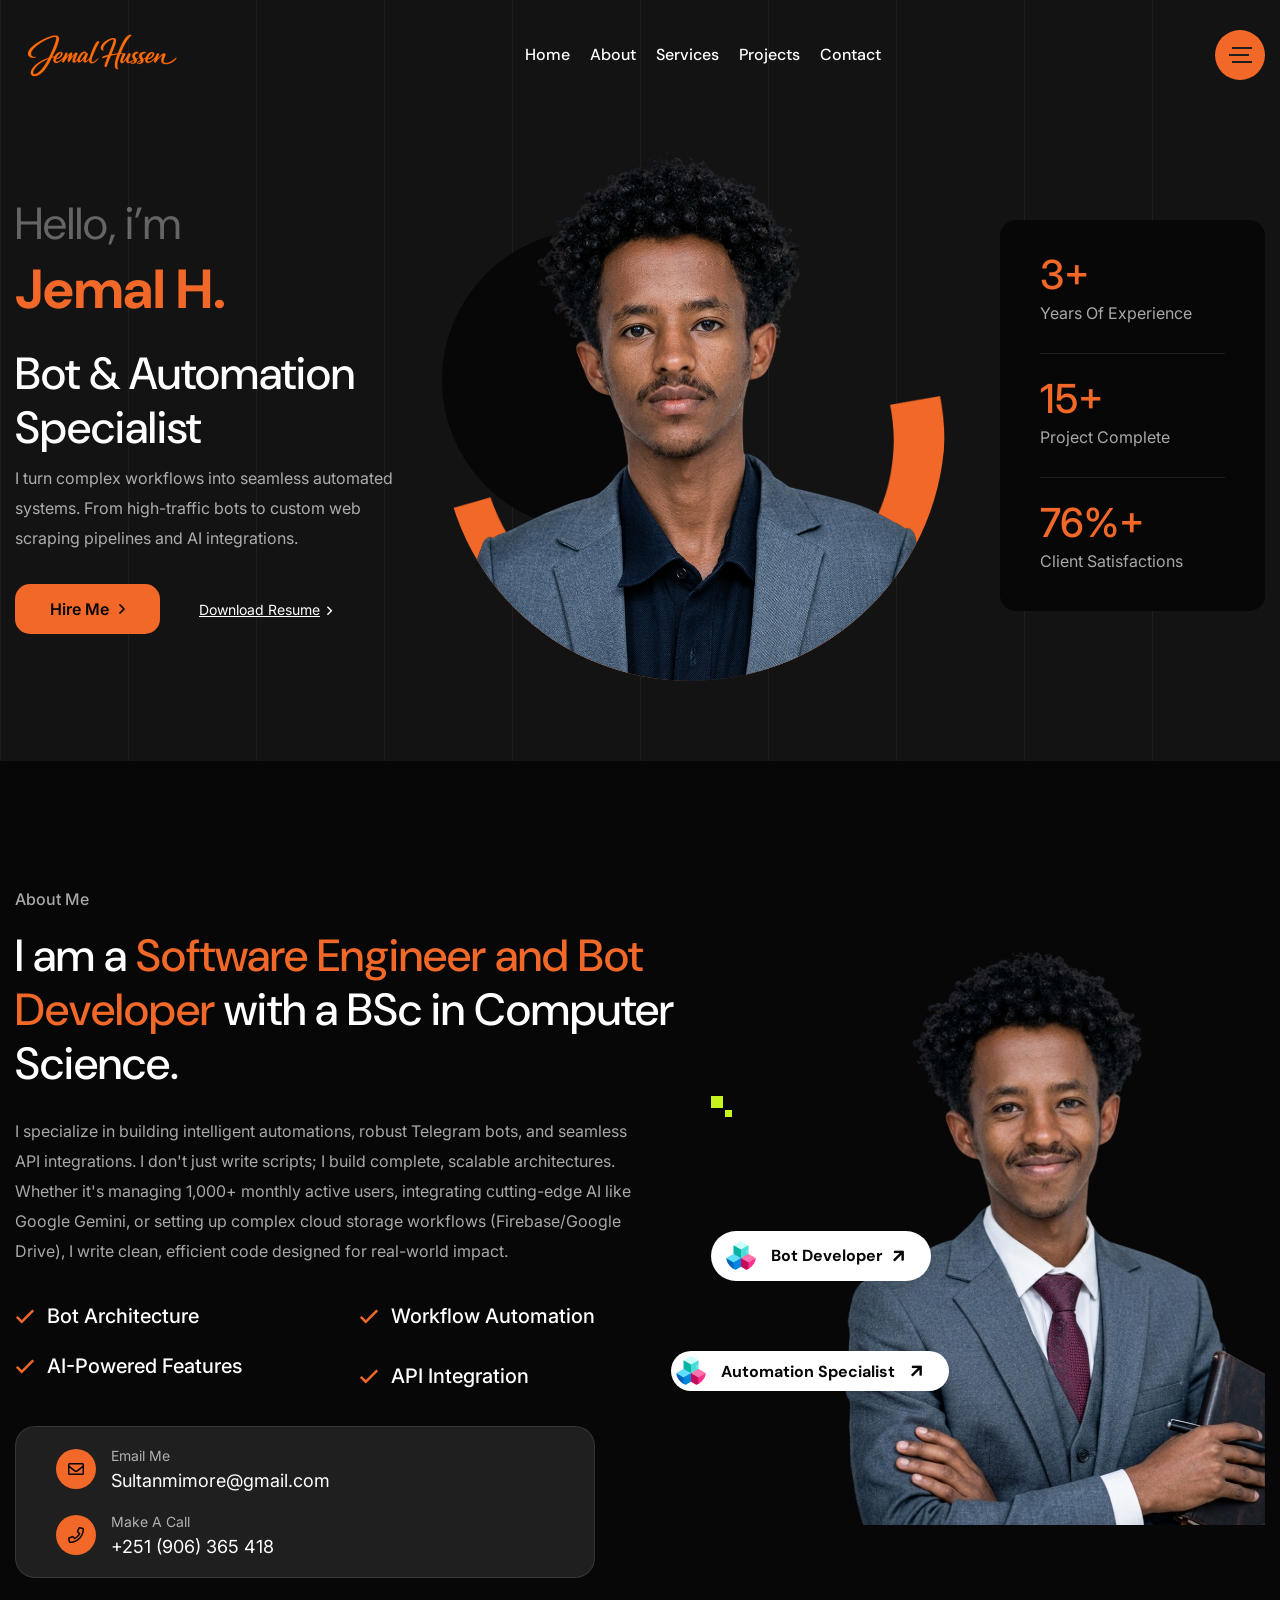
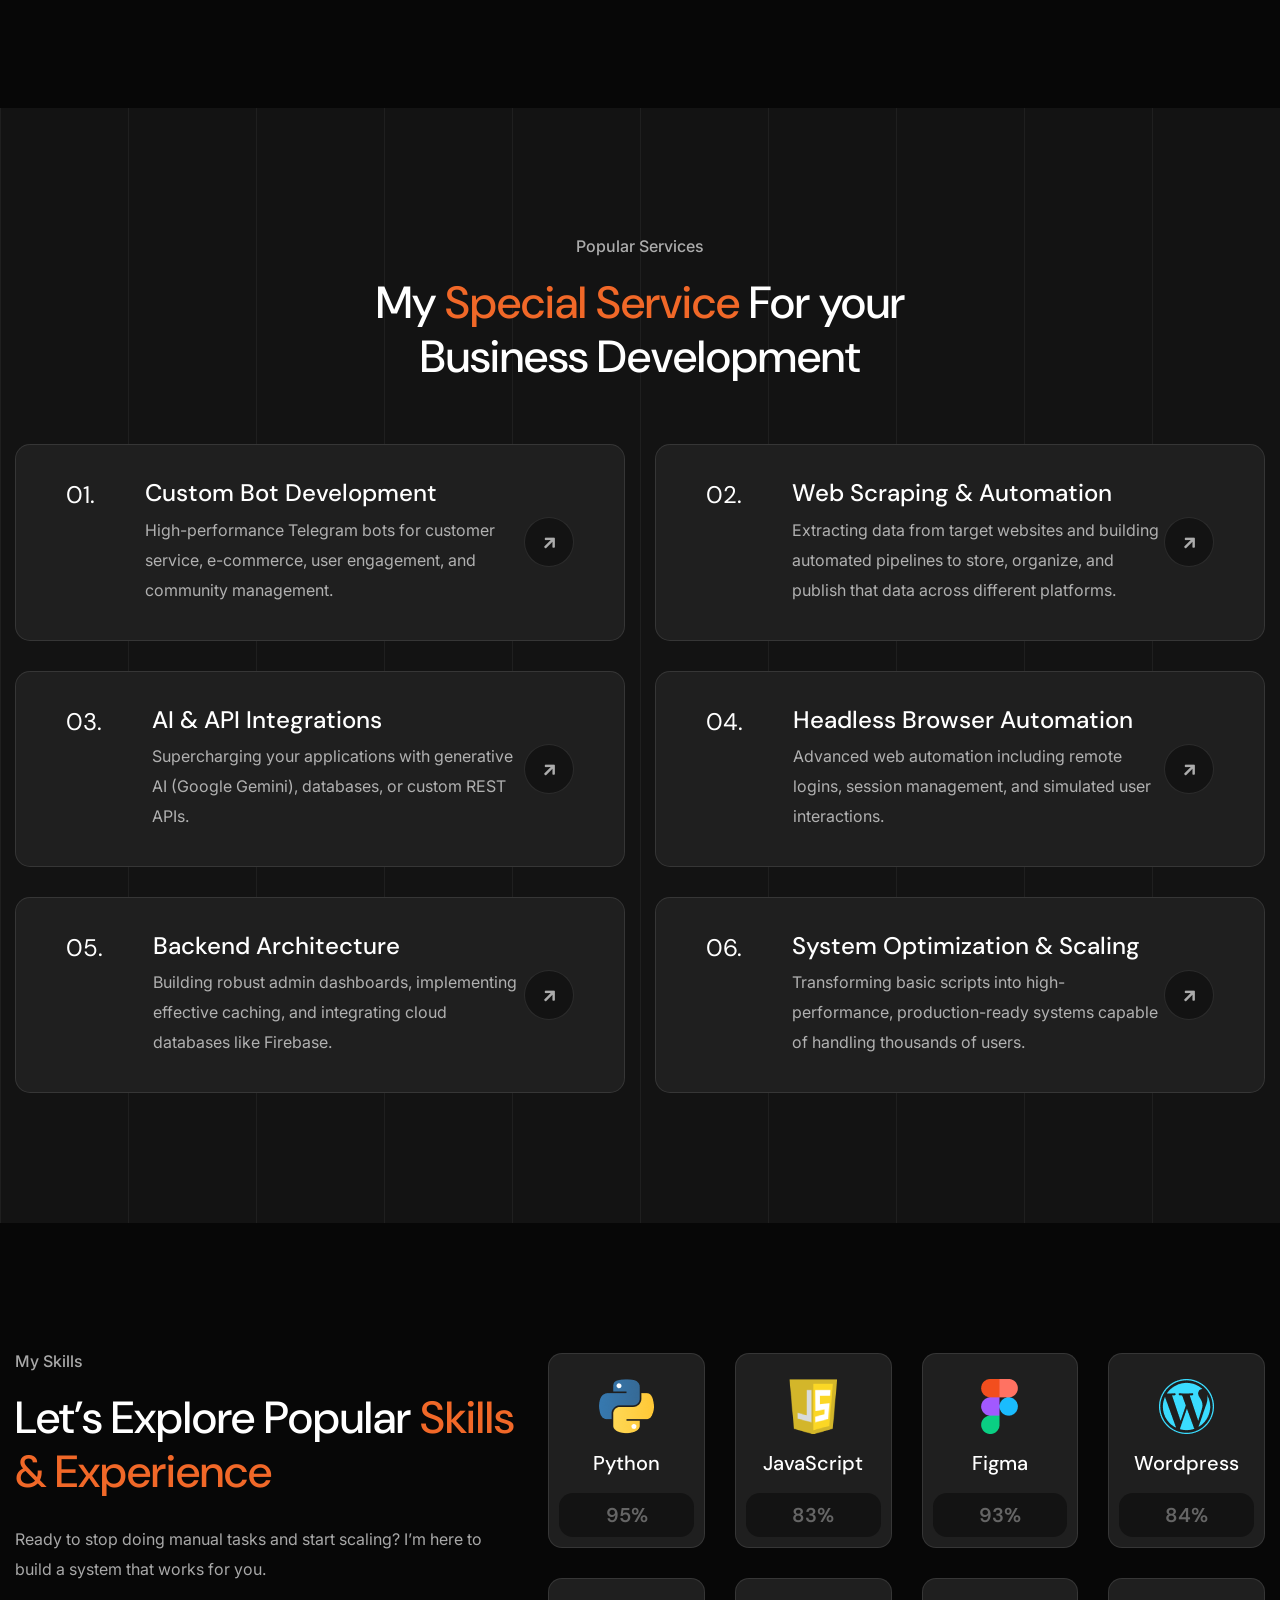
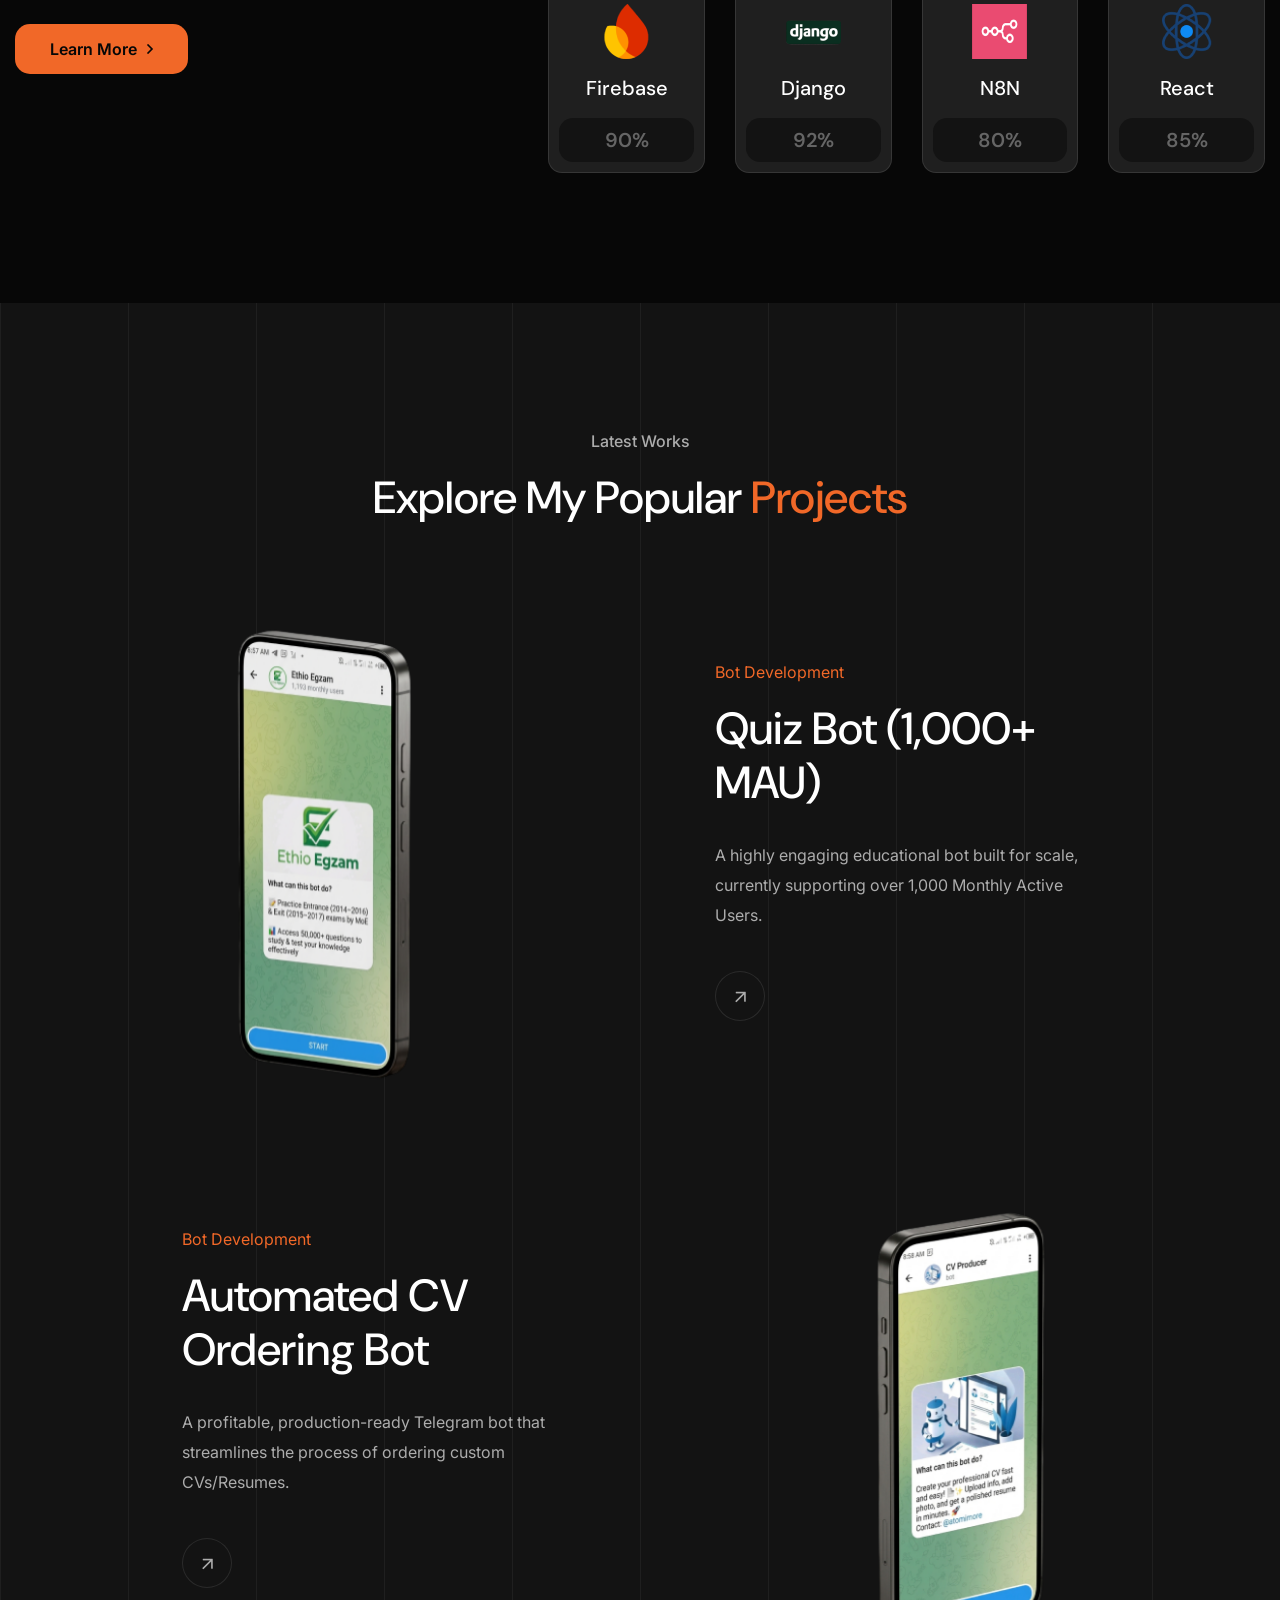
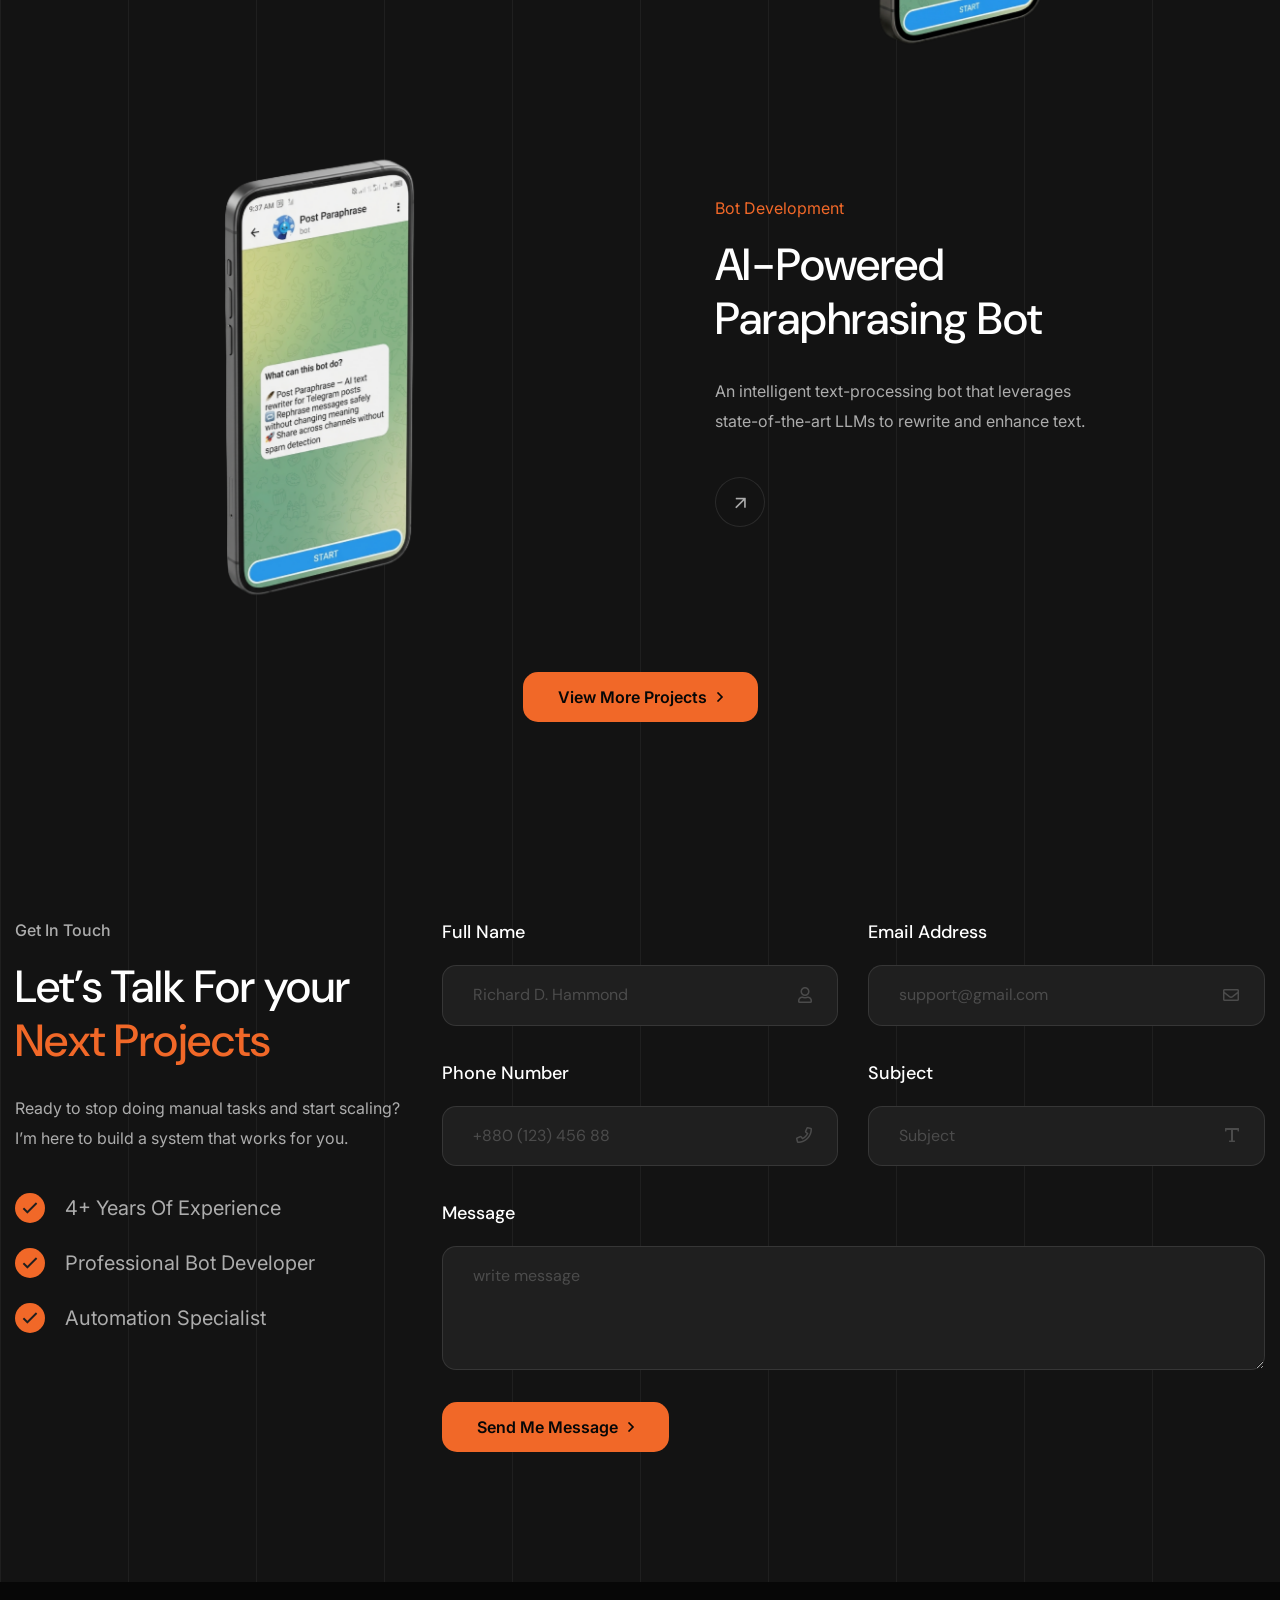
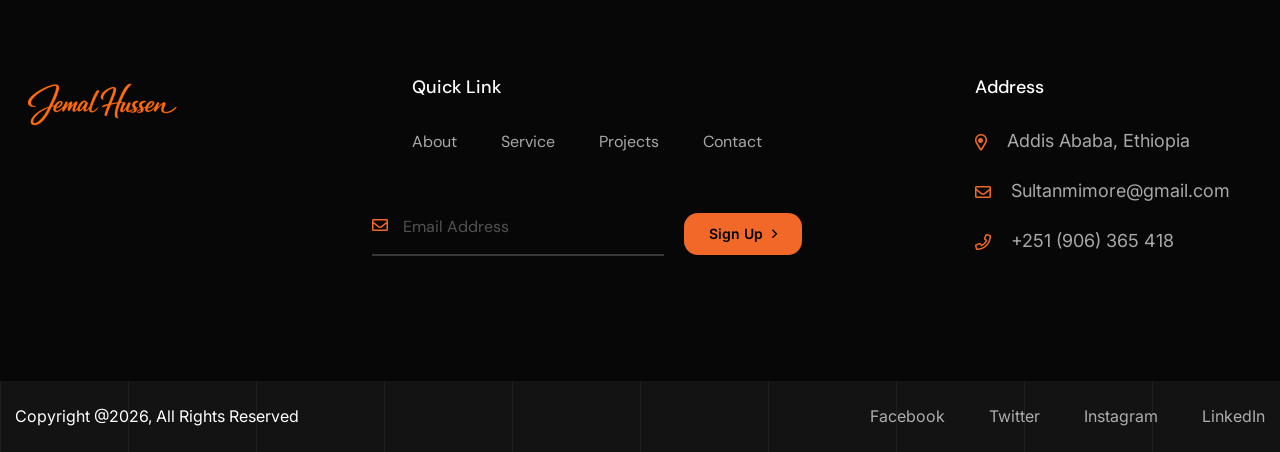
==== index.html @ 1f8cc6ff "version 1.0" ====
<!DOCTYPE html>
<html lang="zxx">

<head>
    <!-- Stylesheet, Meta Tag, Title -->
    <!-- Required meta tags -->
    <meta charset="utf-8">
    <meta name="description" content="">
    <meta http-equiv="X-UA-Compatible" content="IE=edge">
    <meta name="viewport" content="width=device-width, initial-scale=1, shrink-to-fit=no">

    <!-- Title -->
    <title>Jemal Hussen</title>
    <!-- Favicon Icon -->
    <link rel="shortcut icon" href="assets/images/favicon.png" type="image/x-icon">
    
    <!-- Flaticon -->
    <link rel="stylesheet" href="assets/css/flaticon.min.css">
    <!-- Font Awesome -->
    <link rel="stylesheet" href="assets/css/fontawesome-5.14.0.min.css">
    <!-- Bootstrap -->
    <link rel="stylesheet" href="assets/css/bootstrap.min.css">
    <!-- Nice Select -->
    <link rel="stylesheet" href="assets/css/nice-select.min.css">
    <!-- Animate -->
    <link rel="stylesheet" href="assets/css/animate.min.css">
    <!-- Slick -->
    <link rel="stylesheet" href="assets/css/slick.min.css">
    <!-- Main Style -->
    <link rel="stylesheet" href="assets/css/style.css">    </head>

<body class="page-wrapper">
    <!-- Start Contenet Area-->
    
    <!-- header area -->
    <!-- main header -->
<header class="main-header menu-absolute">
    <!--Header-Upper-->
    <div class="header-upper">
        <div class="container container-1620 clearfix">

            <div class="header-inner rel d-flex align-items-center">
                <div class="logo-outer">
                    <div class="logo"><a href="index.html"><img src="assets/images/logos/logo.png" alt="Logo" title="Logo"></a></div>
                </div>

                <div class="nav-outer clearfix mx-auto">
                    <!-- Main Menu -->
                    <nav class="main-menu navbar-expand-lg">
                        <div class="navbar-header">
                            <div class="mobile-logo my-15">
                                <a href="index.html">
                                    <img src="assets/images/logos/logo.png" alt="Logo" title="Logo">
                                </a>
                            </div>
                            
                            <!-- Toggle Button -->
                            <button type="button" class="navbar-toggle me-4" data-bs-toggle="collapse" data-bs-target=".navbar-collapse">
                                <span class="icon-bar"></span>
                                <span class="icon-bar"></span>
                                <span class="icon-bar"></span>
                            </button>
                        </div>

                        <div class="navbar-collapse collapse clearfix">
                            <ul class="navigation clearfix">
                                <li ><a href="index.html#">Home</a></li>
<li><a href="#abouthome">about</a></li>
<li><a href="#serviceshome">services</a></li>
<li ><a href="#projectshome">projects</a>
</li>


<li><a href="#contactshome">Contact</a></li>                            </ul>
                        </div>

                    </nav>
                    <!-- Main Menu End-->
                </div>
                
                <!-- Menu Button -->
                <div class="menu-btns">
                    <!-- menu sidbar -->
                    <div class="menu-sidebar">
                        <button>
                            <img src="assets/images/shape/sidebar-tottler.svg" alt="Toggler">
                        </button>
                    </div>
                </div>
            </div>
        </div>
    </div>
    <!--End Header Upper-->
</header>

<!--Form Back Drop-->
        <div class="form-back-drop"></div>
        
        <!-- Hidden Sidebar -->
        <section class="hidden-bar">
            <div class="inner-box text-center">
                <div class="cross-icon"><span class="fa fa-times"></span></div>
                <div class="title">
                    <h4>Get Appointment</h4>
                </div>

                <!--Appointment Form-->
                <div class="appointment-form">
                    <form method="post" action="/submit/appointment">
                        <div class="form-group">
                            <input type="text" name="text" value="" placeholder="Name" required>
                        </div>
                        <div class="form-group">
                            <input type="email" name="email" value="" placeholder="Email Address" required>
                        </div>
                        <div class="form-group">
                            <textarea placeholder="Message" rows="5"></textarea>
                        </div>
                        <div class="form-group">
                            <button type="submit" class="theme-btn">Submit now</button>
                        </div>
                    </form>
                </div>

                <!--Social Icons-->
                <div class="social-style-one">
                    <a href="index.html#"><i class="fab fa-twitter"></i></a>
                    <a href="index.html#"><i class="fab fa-facebook-f"></i></a>
                    <a href="index.html#"><i class="fab fa-instagram"></i></a>
                    <a href="index.html#"><i class="fab fa-pinterest-p"></i></a>
                </div>
            </div>
        </section>
        <!--End Hidden Sidebar -->           <!-- header area end -->



       
      
        <!-- Hero Section Start -->
        <section class="main-hero-area pt-150 pb-80 rel z-1">
            <div class="container container-1620">
                <div class="row align-items-center">
                    <div class="col-lg-4 col-sm-7">
                        <div class="hero-content rmb-55 wow fadeInUp delay-0-2s">
                            <span class="h2">Hello, i’m </span>
                            <h1><b>Jemal H.</b><h2>Bot & Automation Specialist</h2></h1>
                            <p>I turn complex workflows into seamless automated systems. From high-traffic bots to custom web scraping pipelines and AI integrations.</p>
                            <div class="hero-btns">
                                <a href="contact.html" class="theme-btn">Hire Me <i class="far fa-angle-right"></i></a>
                                <a href="contact.html" class="read-more">Download Resume <i class="far fa-angle-right"></i></a>
                            </div>
                        </div>
                    </div>
                    <div class="col-lg-3 col-sm-5 order-lg-3">
                        <div class="hero-counter-wrap ms-lg-auto rmb-55 wow fadeInUp delay-0-4s">
                            <div class="counter-item counter-text-wrap">
                                <span class="count-text plus" data-speed="3000" data-stop="4">0</span>
                                <span class="counter-title">Years Of Experience</span>
                            </div>
                            <div class="counter-item counter-text-wrap">
                                <span class="count-text plus" data-speed="3000" data-stop="20">0</span>
                                <span class="counter-title">Project Complete</span>
                            </div>
                            <div class="counter-item counter-text-wrap">
                                <span class="count-text percent" data-speed="3000" data-stop="99">0</span>
                                <span class="counter-title">Client Satisfactions</span>
                            </div>
                        </div>
                    </div>
                    <div class="col-lg-5">
                        <div class="author-image-part wow fadeIn delay-0-3s">
                            <div class="bg-circle"></div>
                            <img src="assets/images/hero/me.png" alt="Author">
                            <div class="progress-shape">
                                <img src="assets/images/hero/progress-shape.png" alt="Progress">
                            </div>
                        </div>
                    </div>
                </div>
            </div>
            <div class="bg-lines">
               <span></span><span></span>
               <span></span><span></span>
               <span></span><span></span>
               <span></span><span></span>
               <span></span><span></span>
            </div>
        </section>
        <!-- Hero Section End -->
        
        
        <!-- About Area start -->
        <section id="abouthome" class="about-area rel z-1">
            <div class="for-bgc-black py-130 rpy-100">
                <div class="container">
                    <div class="row gap-100 align-items-center">
                        <div class="col-lg-7">
                            <div class="about-content-part rel z-2 rmb-55">
                                <div class="section-title mb-35 wow fadeInUp delay-0-2s">
                                    <span class="sub-title mb-15">About Me</span>
                                    <h2>I am a <span>Software Engineer and Bot Developer</span>  with a BSc in Computer Science.</h2>
                                    <p>I specialize in building intelligent automations, robust Telegram bots, and seamless API integrations. I don't just write scripts; I build complete, scalable architectures. Whether it's managing 1,000+ monthly active users, integrating cutting-edge AI like Google Gemini, or setting up complex cloud storage workflows (Firebase/Google Drive), I write clean, efficient code designed for real-world impact.</p>
                                </div>
                                <ul class="list-style-one two-column wow fadeInUp delay-0-2s">
                                    <li>Bot Architecture</li>
                                    <li>Workflow Automation</li>
                                    <li>AI-Powered Features</li>
                                    <li>API Integration</li>
                                </ul>
                                <div class="about-info-box mt-25 wow fadeInUp delay-0-2s">
                                    <div class="info-box-item">
                                        <i class="far fa-envelope"></i>
                                        <div class="content">
                                            <span>Email Me</span><br>
                                            <a href="mailto:sultanmimore@gmail.com">Sultanmimore@gmail.com</a>
                                        </div>
                                    </div>
                                    <div class="info-box-item">
                                        <i class="far fa-phone"></i>
                                        <div class="content">
                                            <span>Make A Call</span><br>
                                            <a href="tel:+251906365418">+251 (906) 365 418</a>
                                        </div>
                                    </div>
                                </div>
                            </div>
                        </div>
                        <div class="col-lg-5">
                            <div class="about-image-part wow fadeInUp delay-0-3s">
                                <img src="assets/images/about/about.png" alt="About Me">
                                <div class="about-btn btn-one wow fadeInRight delay-0-4s">
                                    <img src="assets/images/about/btn-image1.png" alt="Image">
                                    <h6>Bot Developer</h6>
                                    <i class="fas fa-arrow-right"></i>
                                </div>
                                <div class="about-btn btn-two wow fadeInRight delay-0-5s">
                                    <img src="assets/images/about/btn-image1.png" alt="Image">
                                    <h6>Automation Specialist</h6>
                                    <i class="fas fa-arrow-right"></i>
                                </div>
                                <div class="dot-shape">
                                    <img src="assets/images/shape/about-dot.png" alt="Shape">
                                </div>
                            </div>
                        </div>
                    </div>
                </div>
            </div>
            <div class="bg-lines">
               <span></span><span></span>
               <span></span><span></span>
               <span></span><span></span>
               <span></span><span></span>
               <span></span><span></span>
            </div>
        </section>
        <!-- About Area end -->
        
        
        <!-- Resume Area start -->

        <!-- Resume Area end -->
        
        
        <!-- Services Area start -->
        <section id="serviceshome" class="services-area pt-130 rpt-100 pb-100 rpb-70 rel z-1">
            <div class="container">
                <div class="row justify-content-center">
                    <div class="col-xl-6 col-lg-8">
                        <div class="section-title text-center mb-60 wow fadeInUp delay-0-2s">
                            <span class="sub-title mb-15">Popular Services</span>
                            <h2>My <span>Special Service</span> For your Business Development</h2>
                        </div>
                    </div>
                </div>
                <div class="row">
                    <div class="col-lg-6">
                        <div class="service-item wow fadeInUp delay-0-2s">
                            <div class="number">01.</div>
                            <div class="content">
                                <h4>Custom Bot Development</h4>
                                <p>High-performance Telegram bots for customer service, e-commerce, user engagement, and community management.</p>
                            </div>
                            <a href="index.html#" class="details-btn"><i class="fas fa-arrow-right"></i></a>
                        </div>
                    </div>
                    <div class="col-lg-6">
                        <div class="service-item wow fadeInUp delay-0-4s">
                            <div class="number">02.</div>
                            <div class="content">
                                <h4>Web Scraping & Automation</h4>
                                <p>Extracting data from target websites and building automated pipelines to store, organize, and publish that data across different platforms.</p>
                            </div>
                            <a href="index.html#" class="details-btn"><i class="fas fa-arrow-right"></i></a>
                        </div>
                    </div>
                    <div class="col-lg-6">
                        <div class="service-item wow fadeInUp delay-0-2s">
                            <div class="number">03.</div>
                            <div class="content">
                                <h4>AI & API Integrations</h4>
                                <p>Supercharging your applications with generative AI (Google Gemini), databases, or custom REST APIs.</p>
                            </div>
                            <a href="index.html#" class="details-btn"><i class="fas fa-arrow-right"></i></a>
                        </div>
                    </div>
                    <div class="col-lg-6">
                        <div class="service-item wow fadeInUp delay-0-4s">
                            <div class="number">04.</div>
                            <div class="content">
                                <h4>Headless Browser Automation</h4>
                                <p>Advanced web automation including remote logins, session management, and simulated user interactions.</p>
                            </div>
                            <a href="index.html#" class="details-btn"><i class="fas fa-arrow-right"></i></a>
                        </div>
                    </div>
                    <div class="col-lg-6">
                        <div class="service-item wow fadeInUp delay-0-2s">
                            <div class="number">05.</div>
                            <div class="content">
                                <h4>Backend Architecture</h4>
                                <p>Building robust admin dashboards, implementing effective caching, and integrating cloud databases like Firebase.</p>
                            </div>
                            <a href="index.html#" class="details-btn"><i class="fas fa-arrow-right"></i></a>
                        </div>
                    </div>
                    <div class="col-lg-6">
                        <div class="service-item wow fadeInUp delay-0-4s">
                            <div class="number">06.</div>
                            <div class="content">
                                <h4>System Optimization & Scaling</h4>
                                <p>Transforming basic scripts into high-performance, production-ready systems capable of handling thousands of users.</p>
                            </div>
                            <a href="index.html#" class="details-btn"><i class="fas fa-arrow-right"></i></a>
                        </div>
                    </div>
                </div>
            </div>
            <div class="bg-lines">
               <span></span><span></span>
               <span></span><span></span>
               <span></span><span></span>
               <span></span><span></span>
               <span></span><span></span>
            </div>
        </section>
        <!-- Services Area end -->
        
        
        <!-- Skill Area start -->
        <section  class="skill-area rel z-1">
            <div class="for-bgc-black pt-130 rpt-100 pb-100 rpb-70">
                <div class="container">
                    <div class="row gap-100">
                        <div class="col-lg-5">
                            <div class="skill-content-part rel z-2 rmb-55 wow fadeInUp delay-0-2s">
                                <div class="section-title mb-40">
                                    <span class="sub-title mb-15">My Skills</span>
                                    <h2>Let’s Explore Popular <span>Skills & Experience</span></h2>
                                    <p>Ready to stop doing manual tasks and start scaling? I’m here to build a system that works for you.</p>
                                </div>
                                <a href="" class="theme-btn">Learn More <i class="far fa-angle-right"></i></a>
                            </div>
                        </div>
                        <div class="col-lg-7">
                            <div class="skill-items-wrap">
                                <div class="row">
                                    <div class="col-xl-3 col-lg-4 col-md-3 col-sm-4 col-6">
                                        <div class="skill-item wow fadeInUp delay-0-2s">
                                            <img src="assets/images/skills/skill7.png" alt="Skill">
                                            <h5>Python</h5>
                                            <span class="percent">95%</span>
                                        </div>
                                    </div>
                                    <div class="col-xl-3 col-lg-4 col-md-3 col-sm-4 col-6">
                                        <div class="skill-item wow fadeInUp delay-0-3s">
                                            <img src="assets/images/skills/skill11.png" alt="Skill">
                                            <h5>JavaScript</h5>
                                            <span class="percent">83%</span>
                                        </div>
                                    </div>
                                    <div class="col-xl-3 col-lg-4 col-md-3 col-sm-4 col-6">
                                        <div class="skill-item wow fadeInUp delay-0-4s">
                                            <img src="assets/images/skills/skill1.png" alt="Skill">
                                            <h5>Figma</h5>
                                            <span class="percent">93%</span>
                                        </div>
                                    </div>
                                    <div class="col-xl-3 col-lg-4 col-md-3 col-sm-4 col-6">
                                        <div class="skill-item wow fadeInUp delay-0-5s">
                                            <img src="assets/images/skills/skill4.png" alt="Skill">
                                            <h5>Wordpress</h5>
                                            <span class="percent">84%</span>
                                        </div>
                                    </div>

                                    <div class="col-xl-3 col-lg-4 col-md-3 col-sm-4 col-6">
                                        <div class="skill-item wow fadeInUp delay-0-3s">
                                            <img src="assets/images/skills/skill17.png" alt="Skill">
                                            <h5>Firebase</h5>
                                            <span class="percent">90%</span>
                                        </div>
                                    </div>
                                    <div class="col-xl-3 col-lg-4 col-md-3 col-sm-4 col-6">
                                        <div class="skill-item wow fadeInUp delay-0-4s">
                                            <img src="assets/images/skills/skill18.png" alt="Skill">
                                            <h5>Django</h5>
                                            <span class="percent">92%</span>
                                        </div>
                                    </div>
                                                                        <div class="col-xl-3 col-lg-4 col-md-3 col-sm-4 col-6">
                                        <div class="skill-item wow fadeInUp delay-0-2s">
                                            <img src="assets/images/skills/skill13.png" alt="Skill">
                                            <h5>N8N</h5>
                                            <span class="percent">80%</span>
                                        </div>
                                    </div>
                                    <div class="col-xl-3 col-lg-4 col-md-3 col-sm-4 col-6">
                                        <div class="skill-item wow fadeInUp delay-0-5s">
                                            <img src="assets/images/skills/skill16.png" alt="Skill">
                                            <h5>React</h5>
                                            <span class="percent">85%</span>
                                        </div>
                                    </div>
                                </div>
                            </div>
                        </div>
                    </div>
                </div>
            </div>
            <div class="bg-lines">
               <span></span><span></span>
               <span></span><span></span>
               <span></span><span></span>
               <span></span><span></span>
               <span></span><span></span>
            </div>
        </section>
        <!-- Skill Area end -->
        
        
        <!-- Projects Area start -->
        <section id="projectshome" class="projects-area pt-130 rpt-100 pb-100 rpb-70 rel z-1">
            <div class="container">
                <div class="row justify-content-center">
                    <div class="col-xl-12">
                        <div class="section-title text-center mb-60 wow fadeInUp delay-0-2s">
                            <span class="sub-title mb-15">Latest Works</span>
                            <h2>Explore My Popular <span>Projects</span></h2>
                        </div>
                    </div>
                </div>
                <div class="row align-items-center pb-25">
                    <div class="col-lg-6">
                        <div class="project-image wow fadeInLeft delay-0-2s">
                            <img src="assets/images/projects/project61.png" alt="Project">
                        </div>
                    </div>
                    <div class="col-xl-5 col-lg-6">
                        <div class="project-content wow fadeInRight delay-0-2s">
                            <span class="sub-title">Bot Development</span>
                            <h2><a href="project-details.html#quizbot">Quiz Bot (1,000+ MAU)</a></h2>
                            <p>A highly engaging educational bot built for scale, currently supporting over 1,000 Monthly Active Users.</p>
                            <a href="project-details.html#quizbot" class="details-btn"><i class="far fa-arrow-right"></i></a>
                        </div>
                    </div>
                </div>
                <div class="row align-items-center pb-25">
                    <div class="col-lg-6 order-lg-2">
                        <div class="project-image wow fadeInLeft delay-0-2s">
                            <img src="assets/images/projects/project62.png" alt="Project">
                        </div>
                    </div>
                    <div class="col-xl-5 col-lg-6 ms-auto">
                        <div class="project-content wow fadeInRight delay-0-2s">
                            <span class="sub-title">Bot Development</span>
                            <h2><a href="project-details.html#cvbot">Automated CV Ordering Bot</a></h2>
                            <p>A profitable, production-ready Telegram bot that streamlines the process of ordering custom CVs/Resumes.</p>
                            <a href="project-details.html#cvbot" class="details-btn"><i class="far fa-arrow-right"></i></a>
                        </div>
                    </div>
                </div>
                <div class="row align-items-center pb-25">
                    <div class="col-lg-6">
                        <div class="project-image wow fadeInLeft delay-0-2s">
                            <img src="assets/images/projects/project63.png" alt="Project">
                        </div>
                    </div>
                    <div class="col-xl-5 col-lg-6">
                        <div class="project-content wow fadeInRight delay-0-2s">
                            <span class="sub-title">Bot Development</span>
                            <h2><a href="project-details.html#paraphrasebot">AI-Powered Paraphrasing Bot</a></h2>
                            <p>An intelligent text-processing bot that leverages state-of-the-art LLMs to rewrite and enhance text.</p>
                            <a href="project-details.html#paraphrasebot" class="details-btn"><i class="far fa-arrow-right"></i></a>
                        </div>
                    </div>
                </div>

                <div class="project-btn text-center wow fadeInUp delay-0-2s">
                    <a href="project-details.html" class="theme-btn">View More Projects <i class="far fa-angle-right"></i></a>
                </div>
            </div>
            <div class="bg-lines">
               <span></span><span></span>
               <span></span><span></span>
               <span></span><span></span>
               <span></span><span></span>
               <span></span><span></span>
            </div>
        </section>
        <!-- Projects Area end -->
        
        
        <!-- Testimonial Area start -->

        <!-- Testimonial Area end -->
        
        
      
        
        <!-- Contact Area start -->
        <section  id="contactshome" class="contact-area pt-95 pb-130 rpt-70 rpb-100 rel z-1">
            <div class="container">
                <div class="row">
                    <div class="col-lg-4">
                        <div class="contact-content-part pt-5 rpt-0 rmb-55 wow fadeInUp delay-0-2s">
                            <div class="section-title mb-40">
                                <span class="sub-title mb-15">Get In Touch</span>
                                <h2>Let’s Talk For your <span>Next Projects</span></h2>
                                <p>Ready to stop doing manual tasks and start scaling? I’m here to build a system that works for you.</p>
                            </div>
                            <ul class="list-style-two">
                                <li>4+ Years Of Experience</li>
                                <li>Professional Bot Developer</li>
                                <li>Automation Specialist</li>
                            
                            </ul>
                        </div>
                    </div>
                    <div class="col-lg-8">
                        <div class="contact-form contact-form-wrap form-style-one wow fadeInUp delay-0-4s">
                            <form id="contactForm" class="contactForm" name="contactForm" action="/submit/contact" method="post">
                                <div class="row">
                                    <div class="col-md-6">
                                        <div class="form-group">
                                            <label for="name">Full Name</label>
                                            <input type="text" id="name" name="name" class="form-control" value="" placeholder="Richard D. Hammond" required data-error="Please enter your Name">
                                            <label for="name" class="for-icon"><i class="far fa-user"></i></label>
                                            <div class="help-block with-errors"></div>
                                        </div>
                                    </div>
                                    <div class="col-md-6">
                                        <div class="form-group">
                                            <label for="email">Email Address</label>
                                            <input type="email" id="email" name="email" class="form-control" value="" placeholder="support@gmail.com" required data-error="Please enter your Email">
                                            <label for="email" class="for-icon"><i class="far fa-envelope"></i></label>
                                            <div class="help-block with-errors"></div>
                                        </div>
                                    </div>
                                    <div class="col-md-6">
                                        <div class="form-group">
                                            <label for="phone_number">Phone Number</label>
                                            <input type="text" id="phone_number" name="phone_number" class="form-control" value="" placeholder="+880 (123) 456 88" required data-error="Please enter your Phone Number">
                                            <label for="phone_number" class="for-icon"><i class="far fa-phone"></i></label>
                                            <div class="help-block with-errors"></div>
                                        </div>
                                    </div>
                                    <div class="col-md-6">
                                        <div class="form-group">
                                            <label for="subject">Subject</label>
                                            <input type="text" id="subject" name="subject" class="form-control" value="" placeholder="Subject" required data-error="Please enter your Subject">
                                            <label for="subject" class="for-icon"><i class="far fa-text"></i></label>
                                            <div class="help-block with-errors"></div>
                                        </div>
                                    </div>
                                    <div class="col-md-12">
                                        <div class="form-group">
                                            <label for="message">Message</label>
                                            <textarea name="message" id="message" class="form-control" rows="4" placeholder="write message" required data-error="Please enter your Message"></textarea>
                                            <div class="help-block with-errors"></div>
                                        </div>
                                    </div>
                                    <div class="col-md-12">
                                        <div class="form-group mb-0">
                                            <button type="submit" class="theme-btn">Send Me Message <i class="far fa-angle-right"></i></button>
                                            <div id="msgSubmit" class="hidden"></div>
                                        </div>
                                    </div>
                                </div>
                            </form>
                        </div>
                    </div>
                </div>
            </div>
            <div class="bg-lines">
               <span></span><span></span>
               <span></span><span></span>
               <span></span><span></span>
               <span></span><span></span>
               <span></span><span></span>
            </div>
        </section>
        <!-- Contact Area end -->
        
   
    <!-- footer area -->
    <!-- footer area start -->
        <footer class="main-footer rel z-1">
            <div class="footer-top-wrap bgc-black pt-100 pb-75">
                <div class="container">
                    <div class="row">
                        <div class="col-lg-2 col-md-12">
                            <div class="footer-widget widget_logo wow fadeInUp delay-0-2s">
                                <div class="footer-logo">
                                    <a href="index.html"><img src="assets/images/logos/logo.png" alt="Logo"></a>
                                </div>
                            </div>
                        </div>
                        <div class="col-lg-7 col-md-7">
                            <div class="footer-widget widget_nav_menu wow fadeInUp delay-0-4s">
                                <h6 class="footer-title">Quick Link</h6>
                                <ul>
                                    <li><a href="#abouthome">About</a></li>
                                    <li><a href="#serviceshome">Service</a></li>
                                    <li><a href="#projectshome">Projects</a></li>
                                    <li><a href="#contactshome">Contact</a></li>
                                </ul>
                            </div>
                            <div class="footer-widget widget_newsletter wow fadeInUp delay-0-4s">
                                <form action="index.html#">
                                    <label for="email-address"><i class="far fa-envelope"></i></label>
                                    <input id="email-address" type="email" placeholder="Email Address" required>
                                    <button>Sign Up <i class="far fa-angle-right"></i></button>
                                </form>
                            </div>
                        </div>
                        <div class="col-lg-3 col-md-5">
                            <div class="footer-widget widget_contact_info wow fadeInUp delay-0-6s">
                                <h6 class="footer-title">Address</h6>
                                <ul>
                                    <li><i class="far fa-map-marker-alt"></i>Addis Ababa, Ethiopia</li>
                                    <li><i class="far fa-envelope"></i> <a href="mailto:sultanmimore@gmail.com">Sultanmimore@gmail.com</a></li>
                                    <li><i class="far fa-phone"></i> <a href="tel:+251906365418">+251 (906) 365 418</a></li>
                                </ul>
                            </div>
                        </div>
                    </div>
                </div>
            </div>
            <div class="footer-bottom pt-20 pb-5 rpt-25">
                <div class="container">
                   <div class="row">
                       <div class="col-lg-6">
                            <div class="copyright-text">
                                <p>Copyright @2026, All Rights Reserved</p>
                            </div>
                       </div>
                       <div class="col-lg-6 text-lg-end">
                           <ul class="footer-bottom-nav">
                               <li><a href="index.html#">Facebook</a></li>
                               <li><a href="index.html#">Twitter</a></li>
                               <li><a href="index.html#">Instagram</a></li>
                               <li><a href="index.html#">LinkedIn</a></li>
                           </ul>
                       </div>
                   </div>
                   <!-- Scroll Top Button -->
                    <button class="scroll-top scroll-to-target" data-target="html"><span class="fas fa-angle-double-up"></span></button>
                </div>
                <div class="bg-lines">
                   <span></span><span></span>
                   <span></span><span></span>
                   <span></span><span></span>
                   <span></span><span></span>
                   <span></span><span></span>
                </div>
            </div>
        </footer>
        <!-- footer area end -->    <!-- footer area end -->
    <!-- End Contenet Area -->

    <!-- Start Script Area -->
    <!-- theme preloader start -->
<!-- Preloader -->
<div class="preloader"><div class="custom-loader"></div></div><!-- theme preloader end -->


    <!-- Jquery -->
    <script src="assets/js/jquery.min.js"></script>
    <!-- Bootstrap -->
    <script src="assets/js/bootstrap.min.js"></script>
    <!-- Appear Js -->
    <script src="assets/js/appear.min.js"></script>
    <!-- Slick -->
    <script src="assets/js/slick.min.js"></script>
    <!-- Nice Select -->
    <script src="assets/js/jquery.nice-select.min.js"></script>
    <!-- Image Loader -->
    <script src="assets/js/imagesloaded.pkgd.min.js"></script>
    <!-- Isotope -->
    <script src="assets/js/isotope.pkgd.min.js"></script>
    <!--  WOW Animation -->
    <script src="assets/js/wow.min.js"></script>
    <!-- Custom script -->
    <script src="assets/js/script.js"></script>
    
    <!-- For Contact Form -->
    <script src="assets/js/jquery.ajaxchimp.min.js"></script>
    <script src="assets/js/form-validator.min.js"></script>
    <script src="assets/js/contact-form-script.js"></script>        <!-- End Script Area -->
</body>

</html>
---- assets/css/style.css ----
@charset "UTF-8";
/*----------------------------------------------------------------------
    Note: This is Main Style CSS File. */
/*----------------------------------------------------------------------
	CSS INDEX
	----------------------

    ## Default Style
    ## Common Classes
    ## Repeat Style
    ## Padding Margin Spacing
    ## Custom Animation
    ## Header style
    ## Page Banner
    ## Hero Section
    ## About Section
    ## Awward Area
    ## Services Area
    ## Skills Area
    ## Resume Area
    ## Contact Area
    ## Projects Area
    ## Headline Text
    ## Testimonials Area
    ## Pricing Area
    ## Lets Talk
    ## Client Logo
    ## Blog Area
    ## Error Section
    ## FAQs Area
    ## Sidebar Widgets
    ## Main Footer */
/* -------------------------------------------------------------- */
@import url("https://fonts.googleapis.com/css2?family=DM+Sans:wght@400;500;700&family=Inter:wght@400;500&display=swap");
/*******************************************************/
/******************* ## Default Style *****************/
/*******************************************************/
* {
  margin: 0;
  padding: 0;
  border: none;
  outline: none;
  -webkit-box-shadow: none;
  box-shadow: none; }

body {
  color: var(--base-color);
  background: #131313;
  font-weight: 400;
  line-height: 30px;
  font-size: 16px;
  font-family: "Inter", sans-serif;
  --base-color: rgba(255, 255, 255, 0.65);
  --heading-color: #FFFFFF;
  --primary-color: #f16828;
  --lighter-color: #1F1F1F;
  --black-color: #070707;
  --border-color: rgba(255, 255, 255, 0.1); }

a {
  color: var(--base-color);
  cursor: pointer;
  outline: none;
  -webkit-transition: 0.5s;
  -o-transition: 0.5s;
  transition: 0.5s;
  text-decoration: none; }
  a:hover, a:focus, a:visited {
    text-decoration: none;
    outline: none; }
  a:hover {
    color: var(--primary-color); }

h1 a, h2 a, h3 a, h4 a, h5 a, h6 a {
  color: var(--heading-color); }

.text-white h1,
.text-white h2,
.text-white h3,
.text-white h4,
.text-white h5,
.text-white h6,
.text-white h1 a,
.text-white h2 a,
.text-white h3 a,
.text-white h4 a,
.text-white h5 a,
.text-white h6 a {
  color: white; }

ul, li {
  list-style: none;
  padding: 0;
  margin: 0; }

img {
  max-width: 100%;
  display: inline-block; }

mark {
  color: var(--primary-color);
  background: transparent;
  text-decoration: underline; }

header:after, section:after, footer:after {
  display: block;
  clear: both;
  content: ""; }

/*======= Input Styles =======*/
input,
select,
textarea,
.nice-select,
.form-control {
  width: 100%;
  height: auto;
  border: none;
  font-size: 20px;
  border-radius: 0;
  padding: 20px 0;
  background-color: #fff;
  border-bottom: 2px solid rgba(41, 41, 41, 0.1); }
  input::-webkit-input-placeholder,
  select::-webkit-input-placeholder,
  textarea::-webkit-input-placeholder,
  .nice-select::-webkit-input-placeholder,
  .form-control::-webkit-input-placeholder {
    color: var(--heading-color); }
  input:-ms-input-placeholder,
  select:-ms-input-placeholder,
  textarea:-ms-input-placeholder,
  .nice-select:-ms-input-placeholder,
  .form-control:-ms-input-placeholder {
    color: var(--heading-color); }
  input::-ms-input-placeholder,
  select::-ms-input-placeholder,
  textarea::-ms-input-placeholder,
  .nice-select::-ms-input-placeholder,
  .form-control::-ms-input-placeholder {
    color: var(--heading-color); }
  input::placeholder,
  select::placeholder,
  textarea::placeholder,
  .nice-select::placeholder,
  .form-control::placeholder {
    color: var(--heading-color); }
  input:focus,
  select:focus,
  textarea:focus,
  .nice-select:focus,
  .form-control:focus {
    border-bottom: 2px solid rgba(41, 41, 41, 0.1); }

.nice-select {
  font-size: 20px;
  line-height: 1.3; }
  .nice-select:after {
    width: 8px;
    height: 8px;
    right: 8px;
    border-color: var(--heading-color); }
  .nice-select .current {
    font-weight: 500;
    color: var(--heading-color); }
  .nice-select .list {
    min-width: 100%;
    border-radius: 0; }

textarea {
  display: inherit;
  padding-top: 20px; }

label {
  cursor: pointer;
  font-weight: 500;
  margin-bottom: 5px;
  color: var(--base-color); }

.form-group {
  position: relative;
  margin-bottom: 15px; }

input:focus,
button:focus,
.form-control:focus {
  outline: none;
  -webkit-box-shadow: none;
  box-shadow: none;
  border-color: #cfdbf1; }

input[type=search]::-ms-clear {
  display: none;
  width: 0;
  height: 0; }

input[type=search]::-ms-reveal {
  display: none;
  width: 0;
  height: 0; }

input[type=search]::-webkit-search-decoration,
input[type=search]::-webkit-search-cancel-button,
input[type=search]::-webkit-search-results-button,
input[type=search]::-webkit-search-results-decoration {
  display: none; }

input[type=checkbox], input[type=radio] {
  height: auto;
  width: auto; }

/* For Scroll Animation */
html {
  scroll-behavior: unset !important; }

/*******************************************************/
/*****************  ## Common Classes *****************/
/*******************************************************/
.page-wrapper {
  position: relative;
  z-index: 9;
  width: 100%;
  margin: 0 auto;
  overflow-x: hidden;
  min-width: 300px; }

@media only screen and (min-width: 1200px) {
  .container {
    max-width: 1320px;
    padding-left: 15px;
    padding-right: 15px; }
    .container.container-1620 {
      max-width: 1650px; }
    .container.container-1200 {
      max-width: 1230px; } }

@media only screen and (min-width: 1400px) {
  .container-fluid {
    padding-left: 70px;
    padding-right: 70px; } }

@media only screen and (min-width: 1400px) {
  .container-fluid.gap-wide {
    padding-left: 100px;
    padding-right: 100px; } }

.row {
  --bs-gutter-x: 30px; }

@media only screen and (min-width: 1200px) {
  .row-cols-xl-7 > * {
    width: 14.2857%;
    -webkit-box-flex: 0;
    -ms-flex: 0 0 auto;
    flex: 0 0 auto; } }

.no-gap {
  margin-left: 0;
  margin-right: 0; }
  .no-gap > div {
    padding-left: 0;
    padding-right: 0; }

@media only screen and (min-width: 1400px) {
  .gap-10 {
    --bs-gutter-x: 10px; } }

@media only screen and (min-width: 1400px) {
  .gap-20 {
    --bs-gutter-x: 20px; } }

@media only screen and (min-width: 1400px) {
  .gap-30 {
    --bs-gutter-x: 30px; } }

@media only screen and (min-width: 1400px) {
  .gap-40 {
    --bs-gutter-x: 40px; } }

@media only screen and (min-width: 1400px) {
  .gap-50 {
    --bs-gutter-x: 50px; } }

@media only screen and (min-width: 1400px) {
  .gap-60 {
    --bs-gutter-x: 60px; } }

@media only screen and (min-width: 1400px) {
  .gap-70 {
    --bs-gutter-x: 70px; } }

@media only screen and (min-width: 1400px) {
  .gap-80 {
    --bs-gutter-x: 80px; } }

@media only screen and (min-width: 1400px) {
  .gap-90 {
    --bs-gutter-x: 90px; } }

@media only screen and (min-width: 1400px) {
  .gap-100 {
    --bs-gutter-x: 100px; } }

@media only screen and (min-width: 1400px) {
  .gap-110 {
    --bs-gutter-x: 110px; } }

@media only screen and (min-width: 1400px) {
  .gap-120 {
    --bs-gutter-x: 120px; } }

@media only screen and (min-width: 1400px) {
  .gap-130 {
    --bs-gutter-x: 130px; } }

@media only screen and (min-width: 1400px) {
  .gap-140 {
    --bs-gutter-x: 140px; } }

@media only screen and (min-width: 1400px) {
  .gap-150 {
    --bs-gutter-x: 150px; } }

@media only screen and (max-width: 375px) {
  .col-small {
    -webkit-box-flex: 0;
    -ms-flex: 0 0 100%;
    flex: 0 0 100%;
    max-width: 100%; } }

/** Section Title style **/
.section-title {
  margin-top: -7px; }
  .section-title .sub-title {
    font-weight: 500;
    display: block;
    color: rgba(255, 255, 255, 0.65); }
  .section-title h2 {
    margin-bottom: 25px; }
    .section-title h2 span {
      color: var(--primary-color); }
    @media only screen and (max-width: 767px) {
      .section-title h2 {
        font-size: 35px; } }
    @media only screen and (max-width: 479px) {
      .section-title h2 {
        font-size: 30px;
        line-height: 1.3; } }
  .section-title h6 {
    font-size: 18px; }
    .section-title h6 span {
      color: var(--primary-color); }

/** Button style **/
.theme-btn,
a.theme-btn {
  z-index: 1;
  cursor: pointer;
  overflow: hidden;
  -webkit-transition: 0.5s;
  -o-transition: 0.5s;
  transition: 0.5s;
  font-weight: 600;
  text-align: center;
  padding: 10px 35px;
  -webkit-box-align: center;
  -ms-flex-align: center;
  align-items: center;
  position: relative;
  color: var(--black-color);
  border-radius: 15px;
  display: -webkit-inline-box;
  display: -ms-inline-flexbox;
  display: inline-flex;
  -webkit-box-pack: center;
  -ms-flex-pack: center;
  justify-content: center;
  text-transform: capitalize;
  background: var(--primary-color); }
  .theme-btn i,
  a.theme-btn i {
    -webkit-transition: 0.5s;
    -o-transition: 0.5s;
    transition: 0.5s;
    margin-left: 10px; }
  .theme-btn:hover i,
  a.theme-btn:hover i {
    margin-left: 13px;
    margin-right: -3px; }
  @media only screen and (max-width: 575px) {
    .theme-btn,
    a.theme-btn {
      padding: 8px 25px; } }
  .theme-btn.style-two,
  a.theme-btn.style-two {
    color: var(--base-color);
    background: transparent;
    border: 1px solid rgba(41, 41, 41, 0.1); }
    .theme-btn.style-two:hover,
    a.theme-btn.style-two:hover {
      color: white;
      background: var(--primary-color);
      border-color: var(--primary-color); }
  .theme-btn.style-three,
  a.theme-btn.style-three {
    background: var(--heading-color); }

/* Details Btn */
.details-btn {
  width: 50px;
  height: 50px;
  background: #131313;
  line-height: 50px;
  border-radius: 50%;
  text-align: center;
  display: inline-block;
  -webkit-transform: rotate(-45deg);
  -ms-transform: rotate(-45deg);
  transform: rotate(-45deg);
  border: 1px solid var(--border-color); }
  .details-btn:hover {
    color: var(--black-color);
    background: var(--primary-color); }

/* Read More */
.read-more {
  color: white;
  font-size: 14px;
  -webkit-box-align: center;
  -ms-flex-align: center;
  align-items: center;
  display: -webkit-inline-box;
  display: -ms-inline-flexbox;
  display: inline-flex;
  text-transform: capitalize; }
  .read-more i {
    float: right;
    margin-top: 2px;
    margin-left: 7px;
    -webkit-transition: 0.5s;
    -o-transition: 0.5s;
    transition: 0.5s; }
  .read-more:hover {
    color: var(--primary-color); }
    .read-more:hover i {
      margin-left: 10px; }

/* List style one */
.list-style-one li {
  color: white;
  display: -webkit-box;
  display: -ms-flexbox;
  display: flex;
  font-weight: 500;
  -webkit-box-align: center;
  -ms-flex-align: center;
  align-items: center; }
  @media only screen and (min-width: 376px) {
    .list-style-one li {
      font-size: 20px; } }
  .list-style-one li:before {
    content: "\f00c";
    line-height: 1;
    margin-top: 2px;
    margin-right: 12px;
    color: var(--primary-color);
    font-family: "Font Awesome 5 Pro"; }
  .list-style-one li:not(:last-child) {
    margin-bottom: 20px; }

.list-style-one.two-column {
  display: -webkit-box;
  display: -ms-flexbox;
  display: flex;
  -ms-flex-wrap: wrap;
  flex-wrap: wrap; }
  .list-style-one.two-column li {
    width: 48%; }
    @media only screen and (max-width: 479px) {
      .list-style-one.two-column li {
        width: 100%; } }

/* List style two */
.list-style-two li {
  display: -webkit-box;
  display: -ms-flexbox;
  display: flex;
  -webkit-box-align: center;
  -ms-flex-align: center;
  align-items: center; }
  @media only screen and (min-width: 376px) {
    .list-style-two li {
      font-size: 20px; } }
  .list-style-two li:before {
    content: "\f00c";
    line-height: 1;
    font-size: 16px;
    margin-right: 20px;
    color: var(--lighter-color);
    width: 30px;
    height: 30px;
    background: var(--primary-color);
    line-height: 30px;
    border-radius: 50%;
    text-align: center;
    font-family: "Font Awesome 5 Pro"; }
  .list-style-two li:not(:last-child) {
    margin-bottom: 25px; }

/** Social Link One **/
.social-style-one {
  -ms-flex-wrap: wrap;
  flex-wrap: wrap;
  display: -webkit-inline-box;
  display: -ms-inline-flexbox;
  display: inline-flex;
  margin-left: -5px;
  margin-right: -5px; }
  .social-style-one a {
    color: #B0AFAF;
    font-size: 14px;
    margin-left: 5px;
    margin-right: 5px;
    width: 35px;
    height: 35px;
    background: #0C0B0B;
    line-height: 35px;
    border-radius: 50%;
    text-align: center; }
    .social-style-one a:hover {
      color: var(--black-color);
      background: var(--primary-color); }

/** Social Link Two **/
.social-style-two {
  -ms-flex-wrap: wrap;
  flex-wrap: wrap;
  display: -webkit-inline-box;
  display: -ms-inline-flexbox;
  display: inline-flex;
  margin-left: -12px;
  margin-right: -12px; }
  .social-style-two a {
    color: rgba(255, 255, 255, 0.35);
    margin-left: 12px;
    margin-right: 12px; }
    .social-style-two a:hover {
      color: var(--primary-color); }

/*** Preloader style ** */
.preloader {
  position: fixed;
  left: 0;
  top: 0;
  width: 100%;
  height: 100%;
  z-index: 9999999;
  background-color: #131313;
  background-repeat: no-repeat;
  background-position: center center;
  background-image: url(../images/preloader.gif); }

/* Pagination */
.pagination {
  -webkit-box-align: center;
  -ms-flex-align: center;
  align-items: center;
  margin-left: -15px;
  margin-right: -15px; }
  .pagination li {
    margin: 10px 15px 0; }
    .pagination li a,
    .pagination li .page-link {
      padding: 0;
      border: none;
      font-size: 24px;
      -webkit-box-shadow: none;
      box-shadow: none;
      font-weight: 600;
      color: var(--base-color);
      background: transparent; }
    .pagination li.active .page-link, .pagination li:hover:not(.disabled) .page-link {
      background: transparent;
      color: var(--primary-color); }

/* Rating */
.ratting {
  line-height: 1;
  -webkit-box-align: center;
  -ms-flex-align: center;
  align-items: center;
  display: -webkit-inline-box;
  display: -ms-inline-flexbox;
  display: inline-flex;
  margin-left: -5px;
  margin-right: -5px; }
  .ratting i {
    margin: 5px;
    color: #AB6034; }

/*** Slick Arrows ***/
.slick-arrow {
  width: 50px;
  height: 50px;
  color: white;
  -webkit-transition: 0.5s;
  -o-transition: 0.5s;
  transition: 0.5s;
  line-height: 50px;
  border-radius: 50%;
  background: transparent;
  border: 1px solid var(--border-color); }
  .slick-arrow:focus, .slick-arrow:hover {
    color: var(--black-color);
    background: var(--primary-color);
    border-color: var(--primary-color); }

.slider-arrows button:first-child {
  margin-right: 5px;
  -webkit-transform: rotate(45deg);
  -ms-transform: rotate(45deg);
  transform: rotate(45deg); }

.slider-arrows button:last-child {
  -webkit-transform: rotate(-45deg);
  -ms-transform: rotate(-45deg);
  transform: rotate(-45deg); }

/*** Slick Dots ***/
.slick-dots {
  display: -webkit-box;
  display: -ms-flexbox;
  display: flex;
  -webkit-box-align: center;
  -ms-flex-align: center;
  align-items: center;
  -webkit-box-pack: center;
  -ms-flex-pack: center;
  justify-content: center; }
  .slick-dots li {
    position: relative;
    cursor: pointer;
    margin: 8px;
    width: 6px;
    height: 6px;
    opacity: 0.3;
    -webkit-transition: 0.5s;
    -o-transition: 0.5s;
    transition: 0.5s;
    border-radius: 50%;
    background: #1D1B1A; }
    .slick-dots li button {
      opacity: 0;
      height: 0; }
    .slick-dots li:before {
      content: '';
      width: 0;
      height: 0;
      left: 50%;
      top: 50%;
      -webkit-transition: 0.5s;
      -o-transition: 0.5s;
      transition: 0.5s;
      border-radius: 50%;
      position: absolute;
      border: 1px solid var(--primary-color);
      -webkit-transform: translate(-50%, -50%);
      -ms-transform: translate(-50%, -50%);
      transform: translate(-50%, -50%); }
    .slick-dots li.slick-active {
      background: var(--primary-color);
      opacity: 1; }
      .slick-dots li.slick-active:before {
        width: 21px;
        height: 21px; }

/* Before After none */
.before-after-none:after, .before-after-none:before {
  display: none; }

/*** Scroll Top style ***/
.scroll-top {
  position: fixed;
  bottom: 25px;
  right: 0;
  width: 40px;
  height: 40px;
  z-index: 99;
  color: black;
  display: none;
  font-size: 14px;
  cursor: pointer;
  line-height: 40px;
  border-radius: 5px;
  background: var(--primary-color);
  -webkit-animation: pulse 2s infinite;
  animation: pulse 2s infinite; }

/* Text White */
.text-white *, .text-white a,
.text-white .count-text,
.text-white .footer-newsletter-content .sub-title {
  color: white; }

.text-white li li .dropdown-btn span {
  color: var(--heading-color); }

.text-white .copyright-area p {
  opacity: 0.5; }

.text-white .copyright-area a {
  opacity: 0.5; }
  .text-white .copyright-area a:hover {
    opacity: 1; }

/*Project Filter*/
.filter-btns-one {
  display: -webkit-box;
  display: -ms-flexbox;
  display: flex;
  -ms-flex-wrap: wrap;
  flex-wrap: wrap;
  margin-left: -20px;
  margin-right: -20px; }
  .filter-btns-one li {
    line-height: 1;
    cursor: pointer;
    font-size: 18px;
    -webkit-transition: 0.5s;
    -o-transition: 0.5s;
    transition: 0.5s;
    font-weight: 500;
    position: relative;
    margin: 0 20px 20px;
    padding-bottom: 15px;
    color: rgba(255, 255, 255, 0.35); }
    .filter-btns-one li:after {
      opacity: 0;
      content: '';
      position: absolute;
      left: 0;
      top: 100%;
      width: 30px;
      height: 3px;
      -webkit-transition: 0.5s;
      -o-transition: 0.5s;
      transition: 0.5s;
      background: var(--primary-color); }
    .filter-btns-one li.current {
      color: var(--primary-color); }
      .filter-btns-one li.current:after {
        opacity: 1; }

.bg-lines span {
  top: 0;
  z-index: -1;
  width: 1px;
  height: 100%;
  position: absolute;
  -webkit-animation: leftRightOne 18s infinite;
  animation: leftRightOne 18s infinite;
  background: rgba(255, 255, 255, 0.05); }
  .bg-lines span:nth-child(1) {
    left: 10%; }
  .bg-lines span:nth-child(2) {
    left: 20%; }
  .bg-lines span:nth-child(3) {
    left: 30%; }
  .bg-lines span:nth-child(4) {
    left: 40%; }
  .bg-lines span:nth-child(5) {
    left: 50%; }
  .bg-lines span:nth-child(6) {
    left: 60%; }
  .bg-lines span:nth-child(7) {
    left: 70%; }
  .bg-lines span:nth-child(8) {
    left: 80%; }
  .bg-lines span:nth-child(9) {
    left: 90%; }

/* Position */
.rel {
  position: relative; }

.z-0 {
  z-index: 0; }

.z-1 {
  z-index: 1; }

.z-2 {
  z-index: 2; }

.z-3 {
  z-index: 3; }

.z-4 {
  z-index: 4; }

.z-5 {
  z-index: 5; }

.overlay {
  z-index: 1;
  position: relative; }
  .overlay::before {
    position: absolute;
    content: "";
    width: 100%;
    height: 100%;
    z-index: -1;
    top: 0;
    left: 0;
    opacity: 0.75;
    background-color: var(--heading-color); }

/* Backgruond Size */
.bgs-cover {
  background-size: cover;
  background-position: center; }

/* Color + Background */
.bgc-black {
  background-color: var(--black-color); }

.bgc-primary {
  background-color: var(--primary-color); }

.bgc-lighter {
  background-color: var(--lighter-color); }

.for-bgc-black {
  max-width: 1620px;
  margin-left: auto;
  margin-right: auto;
  background: var(--black-color); }

/* Border Radius */
.br-5 {
  border-radius: 5px; }

.br-10 {
  border-radius: 10px; }

.br-15 {
  border-radius: 15px; }

.br-20 {
  border-radius: 20px; }

.br-25 {
  border-radius: 25px; }

.br-30 {
  border-radius: 30px; }

/* Home Two */
.home-two .theme-btn {
  border-radius: 0;
  text-transform: uppercase; }
  @media only screen and (min-width: 992px) {
    .home-two .theme-btn {
      padding: 13px 38px;
      letter-spacing: 2.55px; } }

.home-two .sub-title {
  font-size: 17px;
  display: -webkit-inline-box;
  display: -ms-inline-flexbox;
  display: inline-flex;
  color: var(--primary-color);
  text-transform: uppercase; }
  .home-two .sub-title i {
    margin-right: 10px; }

.home-two .section-title h2 {
  line-height: 1.36;
  text-transform: uppercase; }
  @media only screen and (min-width: 992px) {
    .home-two .section-title h2 {
      font-size: 50px; } }

.home-two .bgc-black {
  --black-color: #0F0E0E; }

/*******************************************************/
/******************* ## Repeat Style ******************/
/*******************************************************/
.heading,
input,
select,
textarea,
.nice-select,
.form-control,
h1,
.h1,
h2,
.h2,
h3,
.h3,
h4,
.h4,
h5,
.h5,
h6,
.h6,
.accordion-item .accordion-button {
  color: var(--heading-color);
  font-family: "DM Sans", sans-serif; }

h1, .h1 {
  font-size: 65px; }

h2, .h2 {
  font-size: 45px; }

h3, .h3 {
  line-height: 1.3;
  font-size: 30px; }

h4, .h4 {
  line-height: 1.1;
  font-size: 24px; }

h5, .h5 {
  line-height: 1.4;
  font-size: 20px; }

h6, .h6 {
  font-size: 16px; }

/*******************************************************/
/************** ## Padding Margin Spacing *************/
/*******************************************************/
/* Padding Around */
.p-5 {
  padding: 5px !important; }

.p-10 {
  padding: 10px; }

.p-15 {
  padding: 15px; }

.p-20 {
  padding: 20px; }

.p-25 {
  padding: 25px; }

.p-30 {
  padding: 30px; }

.p-35 {
  padding: 35px; }

.p-40 {
  padding: 40px; }

.p-45 {
  padding: 45px; }

.p-50 {
  padding: 50px; }

.p-55 {
  padding: 55px; }

.p-60 {
  padding: 60px; }

.p-65 {
  padding: 65px; }

.p-70 {
  padding: 70px; }

.p-75 {
  padding: 75px; }

.p-80 {
  padding: 80px; }

.p-85 {
  padding: 85px; }

.p-90 {
  padding: 90px; }

.p-95 {
  padding: 95px; }

.p-100 {
  padding: 100px; }

.p-105 {
  padding: 105px; }

.p-110 {
  padding: 110px; }

.p-115 {
  padding: 115px; }

.p-120 {
  padding: 120px; }

.p-125 {
  padding: 125px; }

.p-130 {
  padding: 130px; }

.p-135 {
  padding: 135px; }

.p-140 {
  padding: 140px; }

.p-145 {
  padding: 145px; }

.p-150 {
  padding: 150px; }

.p-155 {
  padding: 155px; }

.p-160 {
  padding: 160px; }

.p-165 {
  padding: 165px; }

.p-170 {
  padding: 170px; }

.p-175 {
  padding: 175px; }

.p-180 {
  padding: 180px; }

.p-185 {
  padding: 185px; }

.p-190 {
  padding: 190px; }

.p-195 {
  padding: 195px; }

.p-200 {
  padding: 200px; }

.p-205 {
  padding: 205px; }

.p-210 {
  padding: 210px; }

.p-215 {
  padding: 215px; }

.p-220 {
  padding: 220px; }

.p-225 {
  padding: 225px; }

.p-230 {
  padding: 230px; }

.p-235 {
  padding: 235px; }

.p-240 {
  padding: 240px; }

.p-245 {
  padding: 245px; }

.p-250 {
  padding: 250px; }

/* Padding Top */
.pt-5,
.py-5 {
  padding-top: 5px !important; }

.pt-10,
.py-10 {
  padding-top: 10px; }

.pt-15,
.py-15 {
  padding-top: 15px; }

.pt-20,
.py-20 {
  padding-top: 20px; }

.pt-25,
.py-25 {
  padding-top: 25px; }

.pt-30,
.py-30 {
  padding-top: 30px; }

.pt-35,
.py-35 {
  padding-top: 35px; }

.pt-40,
.py-40 {
  padding-top: 40px; }

.pt-45,
.py-45 {
  padding-top: 45px; }

.pt-50,
.py-50 {
  padding-top: 50px; }

.pt-55,
.py-55 {
  padding-top: 55px; }

.pt-60,
.py-60 {
  padding-top: 60px; }

.pt-65,
.py-65 {
  padding-top: 65px; }

.pt-70,
.py-70 {
  padding-top: 70px; }

.pt-75,
.py-75 {
  padding-top: 75px; }

.pt-80,
.py-80 {
  padding-top: 80px; }

.pt-85,
.py-85 {
  padding-top: 85px; }

.pt-90,
.py-90 {
  padding-top: 90px; }

.pt-95,
.py-95 {
  padding-top: 95px; }

.pt-100,
.py-100 {
  padding-top: 100px; }

.pt-105,
.py-105 {
  padding-top: 105px; }

.pt-110,
.py-110 {
  padding-top: 110px; }

.pt-115,
.py-115 {
  padding-top: 115px; }

.pt-120,
.py-120 {
  padding-top: 120px; }

.pt-125,
.py-125 {
  padding-top: 125px; }

.pt-130,
.py-130 {
  padding-top: 130px; }

.pt-135,
.py-135 {
  padding-top: 135px; }

.pt-140,
.py-140 {
  padding-top: 140px; }

.pt-145,
.py-145 {
  padding-top: 145px; }

.pt-150,
.py-150 {
  padding-top: 150px; }

.pt-155,
.py-155 {
  padding-top: 155px; }

.pt-160,
.py-160 {
  padding-top: 160px; }

.pt-165,
.py-165 {
  padding-top: 165px; }

.pt-170,
.py-170 {
  padding-top: 170px; }

.pt-175,
.py-175 {
  padding-top: 175px; }

.pt-180,
.py-180 {
  padding-top: 180px; }

.pt-185,
.py-185 {
  padding-top: 185px; }

.pt-190,
.py-190 {
  padding-top: 190px; }

.pt-195,
.py-195 {
  padding-top: 195px; }

.pt-200,
.py-200 {
  padding-top: 200px; }

.pt-205,
.py-205 {
  padding-top: 205px; }

.pt-210,
.py-210 {
  padding-top: 210px; }

.pt-215,
.py-215 {
  padding-top: 215px; }

.pt-220,
.py-220 {
  padding-top: 220px; }

.pt-225,
.py-225 {
  padding-top: 225px; }

.pt-230,
.py-230 {
  padding-top: 230px; }

.pt-235,
.py-235 {
  padding-top: 235px; }

.pt-240,
.py-240 {
  padding-top: 240px; }

.pt-245,
.py-245 {
  padding-top: 245px; }

.pt-250,
.py-250 {
  padding-top: 250px; }

/* Padding Bottom */
.pb-5,
.py-5 {
  padding-bottom: 5px !important; }

.pb-10,
.py-10 {
  padding-bottom: 10px; }

.pb-15,
.py-15 {
  padding-bottom: 15px; }

.pb-20,
.py-20 {
  padding-bottom: 20px; }

.pb-25,
.py-25 {
  padding-bottom: 25px; }

.pb-30,
.py-30 {
  padding-bottom: 30px; }

.pb-35,
.py-35 {
  padding-bottom: 35px; }

.pb-40,
.py-40 {
  padding-bottom: 40px; }

.pb-45,
.py-45 {
  padding-bottom: 45px; }

.pb-50,
.py-50 {
  padding-bottom: 50px; }

.pb-55,
.py-55 {
  padding-bottom: 55px; }

.pb-60,
.py-60 {
  padding-bottom: 60px; }

.pb-65,
.py-65 {
  padding-bottom: 65px; }

.pb-70,
.py-70 {
  padding-bottom: 70px; }

.pb-75,
.py-75 {
  padding-bottom: 75px; }

.pb-80,
.py-80 {
  padding-bottom: 80px; }

.pb-85,
.py-85 {
  padding-bottom: 85px; }

.pb-90,
.py-90 {
  padding-bottom: 90px; }

.pb-95,
.py-95 {
  padding-bottom: 95px; }

.pb-100,
.py-100 {
  padding-bottom: 100px; }

.pb-105,
.py-105 {
  padding-bottom: 105px; }

.pb-110,
.py-110 {
  padding-bottom: 110px; }

.pb-115,
.py-115 {
  padding-bottom: 115px; }

.pb-120,
.py-120 {
  padding-bottom: 120px; }

.pb-125,
.py-125 {
  padding-bottom: 125px; }

.pb-130,
.py-130 {
  padding-bottom: 130px; }

.pb-135,
.py-135 {
  padding-bottom: 135px; }

.pb-140,
.py-140 {
  padding-bottom: 140px; }

.pb-145,
.py-145 {
  padding-bottom: 145px; }

.pb-150,
.py-150 {
  padding-bottom: 150px; }

.pb-155,
.py-155 {
  padding-bottom: 155px; }

.pb-160,
.py-160 {
  padding-bottom: 160px; }

.pb-165,
.py-165 {
  padding-bottom: 165px; }

.pb-170,
.py-170 {
  padding-bottom: 170px; }

.pb-175,
.py-175 {
  padding-bottom: 175px; }

.pb-180,
.py-180 {
  padding-bottom: 180px; }

.pb-185,
.py-185 {
  padding-bottom: 185px; }

.pb-190,
.py-190 {
  padding-bottom: 190px; }

.pb-195,
.py-195 {
  padding-bottom: 195px; }

.pb-200,
.py-200 {
  padding-bottom: 200px; }

.pb-205,
.py-205 {
  padding-bottom: 205px; }

.pb-210,
.py-210 {
  padding-bottom: 210px; }

.pb-215,
.py-215 {
  padding-bottom: 215px; }

.pb-220,
.py-220 {
  padding-bottom: 220px; }

.pb-225,
.py-225 {
  padding-bottom: 225px; }

.pb-230,
.py-230 {
  padding-bottom: 230px; }

.pb-235,
.py-235 {
  padding-bottom: 235px; }

.pb-240,
.py-240 {
  padding-bottom: 240px; }

.pb-245,
.py-245 {
  padding-bottom: 245px; }

.pb-250,
.py-250 {
  padding-bottom: 250px; }

/* Margin Around */
.m-5 {
  margin: 5px !important; }

.m-10 {
  margin: 10px; }

.m-15 {
  margin: 15px; }

.m-20 {
  margin: 20px; }

.m-25 {
  margin: 25px; }

.m-30 {
  margin: 30px; }

.m-35 {
  margin: 35px; }

.m-40 {
  margin: 40px; }

.m-45 {
  margin: 45px; }

.m-50 {
  margin: 50px; }

.m-55 {
  margin: 55px; }

.m-60 {
  margin: 60px; }

.m-65 {
  margin: 65px; }

.m-70 {
  margin: 70px; }

.m-75 {
  margin: 75px; }

.m-80 {
  margin: 80px; }

.m-85 {
  margin: 85px; }

.m-90 {
  margin: 90px; }

.m-95 {
  margin: 95px; }

.m-100 {
  margin: 100px; }

.m-105 {
  margin: 105px; }

.m-110 {
  margin: 110px; }

.m-115 {
  margin: 115px; }

.m-120 {
  margin: 120px; }

.m-125 {
  margin: 125px; }

.m-130 {
  margin: 130px; }

.m-135 {
  margin: 135px; }

.m-140 {
  margin: 140px; }

.m-145 {
  margin: 145px; }

.m-150 {
  margin: 150px; }

.m-155 {
  margin: 155px; }

.m-160 {
  margin: 160px; }

.m-165 {
  margin: 165px; }

.m-170 {
  margin: 170px; }

.m-175 {
  margin: 175px; }

.m-180 {
  margin: 180px; }

.m-185 {
  margin: 185px; }

.m-190 {
  margin: 190px; }

.m-195 {
  margin: 195px; }

.m-200 {
  margin: 200px; }

.m-205 {
  margin: 205px; }

.m-210 {
  margin: 210px; }

.m-215 {
  margin: 215px; }

.m-220 {
  margin: 220px; }

.m-225 {
  margin: 225px; }

.m-230 {
  margin: 230px; }

.m-235 {
  margin: 235px; }

.m-240 {
  margin: 240px; }

.m-245 {
  margin: 245px; }

.m-250 {
  margin: 250px; }

/* Margin Top */
.mt-5,
.my-5 {
  margin-top: 5px !important; }

.mt-10,
.my-10 {
  margin-top: 10px; }

.mt-15,
.my-15 {
  margin-top: 15px; }

.mt-20,
.my-20 {
  margin-top: 20px; }

.mt-25,
.my-25 {
  margin-top: 25px; }

.mt-30,
.my-30 {
  margin-top: 30px; }

.mt-35,
.my-35 {
  margin-top: 35px; }

.mt-40,
.my-40 {
  margin-top: 40px; }

.mt-45,
.my-45 {
  margin-top: 45px; }

.mt-50,
.my-50 {
  margin-top: 50px; }

.mt-55,
.my-55 {
  margin-top: 55px; }

.mt-60,
.my-60 {
  margin-top: 60px; }

.mt-65,
.my-65 {
  margin-top: 65px; }

.mt-70,
.my-70 {
  margin-top: 70px; }

.mt-75,
.my-75 {
  margin-top: 75px; }

.mt-80,
.my-80 {
  margin-top: 80px; }

.mt-85,
.my-85 {
  margin-top: 85px; }

.mt-90,
.my-90 {
  margin-top: 90px; }

.mt-95,
.my-95 {
  margin-top: 95px; }

.mt-100,
.my-100 {
  margin-top: 100px; }

.mt-105,
.my-105 {
  margin-top: 105px; }

.mt-110,
.my-110 {
  margin-top: 110px; }

.mt-115,
.my-115 {
  margin-top: 115px; }

.mt-120,
.my-120 {
  margin-top: 120px; }

.mt-125,
.my-125 {
  margin-top: 125px; }

.mt-130,
.my-130 {
  margin-top: 130px; }

.mt-135,
.my-135 {
  margin-top: 135px; }

.mt-140,
.my-140 {
  margin-top: 140px; }

.mt-145,
.my-145 {
  margin-top: 145px; }

.mt-150,
.my-150 {
  margin-top: 150px; }

.mt-155,
.my-155 {
  margin-top: 155px; }

.mt-160,
.my-160 {
  margin-top: 160px; }

.mt-165,
.my-165 {
  margin-top: 165px; }

.mt-170,
.my-170 {
  margin-top: 170px; }

.mt-175,
.my-175 {
  margin-top: 175px; }

.mt-180,
.my-180 {
  margin-top: 180px; }

.mt-185,
.my-185 {
  margin-top: 185px; }

.mt-190,
.my-190 {
  margin-top: 190px; }

.mt-195,
.my-195 {
  margin-top: 195px; }

.mt-200,
.my-200 {
  margin-top: 200px; }

.mt-205,
.my-205 {
  margin-top: 205px; }

.mt-210,
.my-210 {
  margin-top: 210px; }

.mt-215,
.my-215 {
  margin-top: 215px; }

.mt-220,
.my-220 {
  margin-top: 220px; }

.mt-225,
.my-225 {
  margin-top: 225px; }

.mt-230,
.my-230 {
  margin-top: 230px; }

.mt-235,
.my-235 {
  margin-top: 235px; }

.mt-240,
.my-240 {
  margin-top: 240px; }

.mt-245,
.my-245 {
  margin-top: 245px; }

.mt-250,
.my-250 {
  margin-top: 250px; }

/* Margin Bottom */
.mb-5,
.my-5 {
  margin-bottom: 5px !important; }

.mb-10,
.my-10 {
  margin-bottom: 10px; }

.mb-15,
.my-15 {
  margin-bottom: 15px; }

.mb-20,
.my-20 {
  margin-bottom: 20px; }

.mb-25,
.my-25 {
  margin-bottom: 25px; }

.mb-30,
.my-30 {
  margin-bottom: 30px; }

.mb-35,
.my-35 {
  margin-bottom: 35px; }

.mb-40,
.my-40 {
  margin-bottom: 40px; }

.mb-45,
.my-45 {
  margin-bottom: 45px; }

.mb-50,
.my-50 {
  margin-bottom: 50px; }

.mb-55,
.my-55 {
  margin-bottom: 55px; }

.mb-60,
.my-60 {
  margin-bottom: 60px; }

.mb-65,
.my-65 {
  margin-bottom: 65px; }

.mb-70,
.my-70 {
  margin-bottom: 70px; }

.mb-75,
.my-75 {
  margin-bottom: 75px; }

.mb-80,
.my-80 {
  margin-bottom: 80px; }

.mb-85,
.my-85 {
  margin-bottom: 85px; }

.mb-90,
.my-90 {
  margin-bottom: 90px; }

.mb-95,
.my-95 {
  margin-bottom: 95px; }

.mb-100,
.my-100 {
  margin-bottom: 100px; }

.mb-105,
.my-105 {
  margin-bottom: 105px; }

.mb-110,
.my-110 {
  margin-bottom: 110px; }

.mb-115,
.my-115 {
  margin-bottom: 115px; }

.mb-120,
.my-120 {
  margin-bottom: 120px; }

.mb-125,
.my-125 {
  margin-bottom: 125px; }

.mb-130,
.my-130 {
  margin-bottom: 130px; }

.mb-135,
.my-135 {
  margin-bottom: 135px; }

.mb-140,
.my-140 {
  margin-bottom: 140px; }

.mb-145,
.my-145 {
  margin-bottom: 145px; }

.mb-150,
.my-150 {
  margin-bottom: 150px; }

.mb-155,
.my-155 {
  margin-bottom: 155px; }

.mb-160,
.my-160 {
  margin-bottom: 160px; }

.mb-165,
.my-165 {
  margin-bottom: 165px; }

.mb-170,
.my-170 {
  margin-bottom: 170px; }

.mb-175,
.my-175 {
  margin-bottom: 175px; }

.mb-180,
.my-180 {
  margin-bottom: 180px; }

.mb-185,
.my-185 {
  margin-bottom: 185px; }

.mb-190,
.my-190 {
  margin-bottom: 190px; }

.mb-195,
.my-195 {
  margin-bottom: 195px; }

.mb-200,
.my-200 {
  margin-bottom: 200px; }

.mb-205,
.my-205 {
  margin-bottom: 205px; }

.mb-210,
.my-210 {
  margin-bottom: 210px; }

.mb-215,
.my-215 {
  margin-bottom: 215px; }

.mb-220,
.my-220 {
  margin-bottom: 220px; }

.mb-225,
.my-225 {
  margin-bottom: 225px; }

.mb-230,
.my-230 {
  margin-bottom: 230px; }

.mb-235,
.my-235 {
  margin-bottom: 235px; }

.mb-240,
.my-240 {
  margin-bottom: 240px; }

.mb-245,
.my-245 {
  margin-bottom: 245px; }

.mb-250,
.my-250 {
  margin-bottom: 250px; }

/* Responsive Padding Margin */
@media only screen and (max-width: 991px) {
  /* Padding Around */
  .rp-0 {
    padding: 0px !important; }
  .rp-5 {
    padding: 5px !important; }
  .rp-10 {
    padding: 10px; }
  .rp-15 {
    padding: 15px; }
  .rp-20 {
    padding: 20px; }
  .rp-25 {
    padding: 25px; }
  .rp-30 {
    padding: 30px; }
  .rp-35 {
    padding: 35px; }
  .rp-40 {
    padding: 40px; }
  .rp-45 {
    padding: 45px; }
  .rp-50 {
    padding: 50px; }
  .rp-55 {
    padding: 55px; }
  .rp-60 {
    padding: 60px; }
  .rp-65 {
    padding: 65px; }
  .rp-70 {
    padding: 70px; }
  .rp-75 {
    padding: 75px; }
  .rp-80 {
    padding: 80px; }
  .rp-85 {
    padding: 85px; }
  .rp-90 {
    padding: 90px; }
  .rp-95 {
    padding: 95px; }
  .rp-100 {
    padding: 100px; }
  .rp-105 {
    padding: 105px; }
  .rp-110 {
    padding: 110px; }
  .rp-115 {
    padding: 115px; }
  .rp-120 {
    padding: 120px; }
  .rp-125 {
    padding: 125px; }
  .rp-130 {
    padding: 130px; }
  .rp-135 {
    padding: 135px; }
  .rp-140 {
    padding: 140px; }
  .rp-145 {
    padding: 145px; }
  .rp-150 {
    padding: 150px; }
  /* Padding Top */
  .rpt-0,
  .rpy-0 {
    padding-top: 0px !important; }
  .rpt-5,
  .rpy-5 {
    padding-top: 5px !important; }
  .rpt-10,
  .rpy-10 {
    padding-top: 10px; }
  .rpt-15,
  .rpy-15 {
    padding-top: 15px; }
  .rpt-20,
  .rpy-20 {
    padding-top: 20px; }
  .rpt-25,
  .rpy-25 {
    padding-top: 25px; }
  .rpt-30,
  .rpy-30 {
    padding-top: 30px; }
  .rpt-35,
  .rpy-35 {
    padding-top: 35px; }
  .rpt-40,
  .rpy-40 {
    padding-top: 40px; }
  .rpt-45,
  .rpy-45 {
    padding-top: 45px; }
  .rpt-50,
  .rpy-50 {
    padding-top: 50px; }
  .rpt-55,
  .rpy-55 {
    padding-top: 55px; }
  .rpt-60,
  .rpy-60 {
    padding-top: 60px; }
  .rpt-65,
  .rpy-65 {
    padding-top: 65px; }
  .rpt-70,
  .rpy-70 {
    padding-top: 70px; }
  .rpt-75,
  .rpy-75 {
    padding-top: 75px; }
  .rpt-80,
  .rpy-80 {
    padding-top: 80px; }
  .rpt-85,
  .rpy-85 {
    padding-top: 85px; }
  .rpt-90,
  .rpy-90 {
    padding-top: 90px; }
  .rpt-95,
  .rpy-95 {
    padding-top: 95px; }
  .rpt-100,
  .rpy-100 {
    padding-top: 100px; }
  .rpt-105,
  .rpy-105 {
    padding-top: 105px; }
  .rpt-110,
  .rpy-110 {
    padding-top: 110px; }
  .rpt-115,
  .rpy-115 {
    padding-top: 115px; }
  .rpt-120,
  .rpy-120 {
    padding-top: 120px; }
  .rpt-125,
  .rpy-125 {
    padding-top: 125px; }
  .rpt-130,
  .rpy-130 {
    padding-top: 130px; }
  .rpt-135,
  .rpy-135 {
    padding-top: 135px; }
  .rpt-140,
  .rpy-140 {
    padding-top: 140px; }
  .rpt-145,
  .rpy-145 {
    padding-top: 145px; }
  .rpt-150,
  .rpy-150 {
    padding-top: 150px; }
  /* Padding Bottom */
  .rpb-0,
  .rpy-0 {
    padding-bottom: 0px !important; }
  .rpb-5,
  .rpy-5 {
    padding-bottom: 5px !important; }
  .rpb-10,
  .rpy-10 {
    padding-bottom: 10px; }
  .rpb-15,
  .rpy-15 {
    padding-bottom: 15px; }
  .rpb-20,
  .rpy-20 {
    padding-bottom: 20px; }
  .rpb-25,
  .rpy-25 {
    padding-bottom: 25px; }
  .rpb-30,
  .rpy-30 {
    padding-bottom: 30px; }
  .rpb-35,
  .rpy-35 {
    padding-bottom: 35px; }
  .rpb-40,
  .rpy-40 {
    padding-bottom: 40px; }
  .rpb-45,
  .rpy-45 {
    padding-bottom: 45px; }
  .rpb-50,
  .rpy-50 {
    padding-bottom: 50px; }
  .rpb-55,
  .rpy-55 {
    padding-bottom: 55px; }
  .rpb-60,
  .rpy-60 {
    padding-bottom: 60px; }
  .rpb-65,
  .rpy-65 {
    padding-bottom: 65px; }
  .rpb-70,
  .rpy-70 {
    padding-bottom: 70px; }
  .rpb-75,
  .rpy-75 {
    padding-bottom: 75px; }
  .rpb-80,
  .rpy-80 {
    padding-bottom: 80px; }
  .rpb-85,
  .rpy-85 {
    padding-bottom: 85px; }
  .rpb-90,
  .rpy-90 {
    padding-bottom: 90px; }
  .rpb-95,
  .rpy-95 {
    padding-bottom: 95px; }
  .rpb-100,
  .rpy-100 {
    padding-bottom: 100px; }
  .rpb-105,
  .rpy-105 {
    padding-bottom: 105px; }
  .rpb-110,
  .rpy-110 {
    padding-bottom: 110px; }
  .rpb-115,
  .rpy-115 {
    padding-bottom: 115px; }
  .rpb-120,
  .rpy-120 {
    padding-bottom: 120px; }
  .rpb-125,
  .rpy-125 {
    padding-bottom: 125px; }
  .rpb-130,
  .rpy-130 {
    padding-bottom: 130px; }
  .rpb-135,
  .rpy-135 {
    padding-bottom: 135px; }
  .rpb-140,
  .rpy-140 {
    padding-bottom: 140px; }
  .rpb-145,
  .rpy-145 {
    padding-bottom: 145px; }
  .rpb-150,
  .rpy-150 {
    padding-bottom: 150px; }
  /* Margin Around */
  .rm-0 {
    margin: 0px !important; }
  .rm-5 {
    margin: 5px !important; }
  .rm-10 {
    margin: 10px; }
  .rm-15 {
    margin: 15px; }
  .rm-20 {
    margin: 20px; }
  .rm-25 {
    margin: 25px; }
  .rm-30 {
    margin: 30px; }
  .rm-35 {
    margin: 35px; }
  .rm-40 {
    margin: 40px; }
  .rm-45 {
    margin: 45px; }
  .rm-50 {
    margin: 50px; }
  .rm-55 {
    margin: 55px; }
  .rm-60 {
    margin: 60px; }
  .rm-65 {
    margin: 65px; }
  .rm-70 {
    margin: 70px; }
  .rm-75 {
    margin: 75px; }
  .rm-80 {
    margin: 80px; }
  .rm-85 {
    margin: 85px; }
  .rm-90 {
    margin: 90px; }
  .rm-95 {
    margin: 95px; }
  .rm-100 {
    margin: 100px; }
  .rm-105 {
    margin: 105px; }
  .rm-110 {
    margin: 110px; }
  .rm-115 {
    margin: 115px; }
  .rm-120 {
    margin: 120px; }
  .rm-125 {
    margin: 125px; }
  .rm-130 {
    margin: 130px; }
  .rm-135 {
    margin: 135px; }
  .rm-140 {
    margin: 140px; }
  .rm-145 {
    margin: 145px; }
  .rm-150 {
    margin: 150px; }
  /* Margin Top */
  .rmt-0,
  .rmy-0 {
    margin-top: 0px !important; }
  .rmt-5,
  .rmy-5 {
    margin-top: 5px !important; }
  .rmt-10,
  .rmy-10 {
    margin-top: 10px; }
  .rmt-15,
  .rmy-15 {
    margin-top: 15px; }
  .rmt-20,
  .rmy-20 {
    margin-top: 20px; }
  .rmt-25,
  .rmy-25 {
    margin-top: 25px; }
  .rmt-30,
  .rmy-30 {
    margin-top: 30px; }
  .rmt-35,
  .rmy-35 {
    margin-top: 35px; }
  .rmt-40,
  .rmy-40 {
    margin-top: 40px; }
  .rmt-45,
  .rmy-45 {
    margin-top: 45px; }
  .rmt-50,
  .rmy-50 {
    margin-top: 50px; }
  .rmt-55,
  .rmy-55 {
    margin-top: 55px; }
  .rmt-60,
  .rmy-60 {
    margin-top: 60px; }
  .rmt-65,
  .rmy-65 {
    margin-top: 65px; }
  .rmt-70,
  .rmy-70 {
    margin-top: 70px; }
  .rmt-75,
  .rmy-75 {
    margin-top: 75px; }
  .rmt-80,
  .rmy-80 {
    margin-top: 80px; }
  .rmt-85,
  .rmy-85 {
    margin-top: 85px; }
  .rmt-90,
  .rmy-90 {
    margin-top: 90px; }
  .rmt-95,
  .rmy-95 {
    margin-top: 95px; }
  .rmt-100,
  .rmy-100 {
    margin-top: 100px; }
  .rmt-105,
  .rmy-105 {
    margin-top: 105px; }
  .rmt-110,
  .rmy-110 {
    margin-top: 110px; }
  .rmt-115,
  .rmy-115 {
    margin-top: 115px; }
  .rmt-120,
  .rmy-120 {
    margin-top: 120px; }
  .rmt-125,
  .rmy-125 {
    margin-top: 125px; }
  .rmt-130,
  .rmy-130 {
    margin-top: 130px; }
  .rmt-135,
  .rmy-135 {
    margin-top: 135px; }
  .rmt-140,
  .rmy-140 {
    margin-top: 140px; }
  .rmt-145,
  .rmy-145 {
    margin-top: 145px; }
  .rmt-150,
  .rmy-150 {
    margin-top: 150px; }
  /* Margin Bottom */
  .rmb-0,
  .rmy-0 {
    margin-bottom: 0px !important; }
  .rmb-5,
  .rmy-5 {
    margin-bottom: 5px !important; }
  .rmb-10,
  .rmy-10 {
    margin-bottom: 10px; }
  .rmb-15,
  .rmy-15 {
    margin-bottom: 15px; }
  .rmb-20,
  .rmy-20 {
    margin-bottom: 20px; }
  .rmb-25,
  .rmy-25 {
    margin-bottom: 25px; }
  .rmb-30,
  .rmy-30 {
    margin-bottom: 30px; }
  .rmb-35,
  .rmy-35 {
    margin-bottom: 35px; }
  .rmb-40,
  .rmy-40 {
    margin-bottom: 40px; }
  .rmb-45,
  .rmy-45 {
    margin-bottom: 45px; }
  .rmb-50,
  .rmy-50 {
    margin-bottom: 50px; }
  .rmb-55,
  .rmy-55 {
    margin-bottom: 55px; }
  .rmb-60,
  .rmy-60 {
    margin-bottom: 60px; }
  .rmb-65,
  .rmy-65 {
    margin-bottom: 65px; }
  .rmb-70,
  .rmy-70 {
    margin-bottom: 70px; }
  .rmb-75,
  .rmy-75 {
    margin-bottom: 75px; }
  .rmb-80,
  .rmy-80 {
    margin-bottom: 80px; }
  .rmb-85,
  .rmy-85 {
    margin-bottom: 85px; }
  .rmb-90,
  .rmy-90 {
    margin-bottom: 90px; }
  .rmb-95,
  .rmy-95 {
    margin-bottom: 95px; }
  .rmb-100,
  .rmy-100 {
    margin-bottom: 100px; }
  .rmb-105,
  .rmy-105 {
    margin-bottom: 105px; }
  .rmb-110,
  .rmy-110 {
    margin-bottom: 110px; }
  .rmb-115,
  .rmy-115 {
    margin-bottom: 115px; }
  .rmb-120,
  .rmy-120 {
    margin-bottom: 120px; }
  .rmb-125,
  .rmy-125 {
    margin-bottom: 125px; }
  .rmb-130,
  .rmy-130 {
    margin-bottom: 130px; }
  .rmb-135,
  .rmy-135 {
    margin-bottom: 135px; }
  .rmb-140,
  .rmy-140 {
    margin-bottom: 140px; }
  .rmb-145,
  .rmy-145 {
    margin-bottom: 145px; }
  .rmb-150,
  .rmy-150 {
    margin-bottom: 150px; } }

/*******************************************************/
/***************** ## Custom Animation ****************/
/*******************************************************/
/* Animation Delay */
.delay-1-0s {
  -webkit-animation-delay: 1s;
  animation-delay: 1s; }

.delay-2-0s {
  -webkit-animation-delay: 2s;
  animation-delay: 2s; }

.delay-0-1s {
  -webkit-animation-delay: 0.1s;
  animation-delay: 0.1s; }

.delay-0-2s {
  -webkit-animation-delay: 0.2s;
  animation-delay: 0.2s; }

.delay-0-3s {
  -webkit-animation-delay: 0.3s;
  animation-delay: 0.3s; }

.delay-0-4s {
  -webkit-animation-delay: 0.4s;
  animation-delay: 0.4s; }

.delay-0-5s {
  -webkit-animation-delay: 0.5s;
  animation-delay: 0.5s; }

.delay-0-6s {
  -webkit-animation-delay: 0.6s;
  animation-delay: 0.6s; }

.delay-0-7s {
  -webkit-animation-delay: 0.7s;
  animation-delay: 0.7s; }

.delay-0-8s {
  -webkit-animation-delay: 0.8s;
  animation-delay: 0.8s; }

.delay-0-9s {
  -webkit-animation-delay: 0.9s;
  animation-delay: 0.9s; }

.delay-1-1s {
  -webkit-animation-delay: 1.1s;
  animation-delay: 1.1s; }

.delay-1-2s {
  -webkit-animation-delay: 1.2s;
  animation-delay: 1.2s; }

.delay-1-3s {
  -webkit-animation-delay: 1.3s;
  animation-delay: 1.3s; }

.delay-1-4s {
  -webkit-animation-delay: 1.4s;
  animation-delay: 1.4s; }

.delay-1-5s {
  -webkit-animation-delay: 1.5s;
  animation-delay: 1.5s; }

.delay-1-6s {
  -webkit-animation-delay: 1.6s;
  animation-delay: 1.6s; }

.delay-1-7s {
  -webkit-animation-delay: 1.7s;
  animation-delay: 1.7s; }

.delay-1-8s {
  -webkit-animation-delay: 1.8s;
  animation-delay: 1.8s; }

.delay-1-9s {
  -webkit-animation-delay: 1.9s;
  animation-delay: 1.9s; }

/* Menu Sticky */
@-webkit-keyframes sticky {
  0% {
    top: -100px; }
  100% {
    top: 0; } }

@keyframes sticky {
  0% {
    top: -100px; }
  100% {
    top: 0; } }

/* Hero Circle */
@-webkit-keyframes rotated_circle {
  0% {
    -webkit-transform: rotate(0deg);
    transform: rotate(0deg); }
  100% {
    -webkit-transform: rotate(360deg);
    transform: rotate(360deg); } }
@keyframes rotated_circle {
  0% {
    -webkit-transform: rotate(0deg);
    transform: rotate(0deg); }
  100% {
    -webkit-transform: rotate(360deg);
    transform: rotate(360deg); } }

/* Feedback Rotated */
@-webkit-keyframes semi_rotated {
  0%,
  100% {
    -webkit-transform: rotate(20deg);
    transform: rotate(20deg); }
  50% {
    -webkit-transform: rotate(-20deg);
    transform: rotate(-20deg); } }
@keyframes semi_rotated {
  0%,
  100% {
    -webkit-transform: rotate(20deg);
    transform: rotate(20deg); }
  50% {
    -webkit-transform: rotate(-20deg);
    transform: rotate(-20deg); } }

/* Image BG Rotated */
@-webkit-keyframes semi_rotated_two {
  0%,
  100% {
    -webkit-transform: rotate(-11deg);
    transform: rotate(-11deg); }
  50% {
    -webkit-transform: rotate(11deg);
    transform: rotate(11deg); } }
@keyframes semi_rotated_two {
  0%,
  100% {
    -webkit-transform: rotate(-11deg);
    transform: rotate(-11deg); }
  50% {
    -webkit-transform: rotate(11deg);
    transform: rotate(11deg); } }

@-webkit-keyframes move_arround {
  0% {
    top: 20px;
    left: 20px; }
  25% {
    top: 20px;
    left: -20px; }
  50% {
    top: -20px;
    left: -20px; }
  75% {
    top: -20px;
    left: 20px; }
  100% {
    top: 20px;
    left: 20px; } }

@keyframes move_arround {
  0% {
    top: 20px;
    left: 20px; }
  25% {
    top: 20px;
    left: -20px; }
  50% {
    top: -20px;
    left: -20px; }
  75% {
    top: -20px;
    left: 20px; }
  100% {
    top: 20px;
    left: 20px; } }

/* Hero Circle */
@-webkit-keyframes upDownLeft {
  0%,
  100% {
    -webkit-transform: translate(0px, 0px);
    transform: translate(0px, 0px); }
  25%,
  75% {
    -webkit-transform: translate(0px, 50px);
    transform: translate(0px, 50px); }
  50% {
    -webkit-transform: translate(-50px, 50px);
    transform: translate(-50px, 50px); } }
@keyframes upDownLeft {
  0%,
  100% {
    -webkit-transform: translate(0px, 0px);
    transform: translate(0px, 0px); }
  25%,
  75% {
    -webkit-transform: translate(0px, 50px);
    transform: translate(0px, 50px); }
  50% {
    -webkit-transform: translate(-50px, 50px);
    transform: translate(-50px, 50px); } }

@-webkit-keyframes shapeAnimationOne {
  0% {
    -webkit-transform: translate(0px, 0px) rotate(0deg);
    transform: translate(0px, 0px) rotate(0deg); }
  25% {
    -webkit-transform: translate(0px, 150px) rotate(90deg);
    transform: translate(0px, 150px) rotate(90deg); }
  50% {
    -webkit-transform: translate(150px, 150px) rotate(180deg);
    transform: translate(150px, 150px) rotate(180deg); }
  75% {
    -webkit-transform: translate(150px, 0px) rotate(270deg);
    transform: translate(150px, 0px) rotate(270deg); }
  100% {
    -webkit-transform: translate(0px, 0px) rotate(360deg);
    transform: translate(0px, 0px) rotate(360deg); } }

@keyframes shapeAnimationOne {
  0% {
    -webkit-transform: translate(0px, 0px) rotate(0deg);
    transform: translate(0px, 0px) rotate(0deg); }
  25% {
    -webkit-transform: translate(0px, 150px) rotate(90deg);
    transform: translate(0px, 150px) rotate(90deg); }
  50% {
    -webkit-transform: translate(150px, 150px) rotate(180deg);
    transform: translate(150px, 150px) rotate(180deg); }
  75% {
    -webkit-transform: translate(150px, 0px) rotate(270deg);
    transform: translate(150px, 0px) rotate(270deg); }
  100% {
    -webkit-transform: translate(0px, 0px) rotate(360deg);
    transform: translate(0px, 0px) rotate(360deg); } }

@-webkit-keyframes shapeAnimationTwo {
  0% {
    -webkit-transform: translate(0px, 0px) rotate(0deg);
    transform: translate(0px, 0px) rotate(0deg); }
  25% {
    -webkit-transform: translate(-150px, 0px) rotate(270deg);
    transform: translate(-150px, 0px) rotate(270deg); }
  50% {
    -webkit-transform: translate(-150px, 150px) rotate(180deg);
    transform: translate(-150px, 150px) rotate(180deg); }
  75% {
    -webkit-transform: translate(0px, 150px) rotate(90deg);
    transform: translate(0px, 150px) rotate(90deg); }
  100% {
    -webkit-transform: translate(0px, 0px) rotate(360deg);
    transform: translate(0px, 0px) rotate(360deg); } }

@keyframes shapeAnimationTwo {
  0% {
    -webkit-transform: translate(0px, 0px) rotate(0deg);
    transform: translate(0px, 0px) rotate(0deg); }
  25% {
    -webkit-transform: translate(-150px, 0px) rotate(270deg);
    transform: translate(-150px, 0px) rotate(270deg); }
  50% {
    -webkit-transform: translate(-150px, 150px) rotate(180deg);
    transform: translate(-150px, 150px) rotate(180deg); }
  75% {
    -webkit-transform: translate(0px, 150px) rotate(90deg);
    transform: translate(0px, 150px) rotate(90deg); }
  100% {
    -webkit-transform: translate(0px, 0px) rotate(360deg);
    transform: translate(0px, 0px) rotate(360deg); } }

@-webkit-keyframes shapeAnimationThree {
  0% {
    -webkit-transform: translate(0px, 0px) rotate(0deg);
    transform: translate(0px, 0px) rotate(0deg); }
  25% {
    -webkit-transform: translate(50px, 150px) rotate(90deg);
    transform: translate(50px, 150px) rotate(90deg); }
  50% {
    -webkit-transform: translate(150px, 150px) rotate(180deg);
    transform: translate(150px, 150px) rotate(180deg); }
  75% {
    -webkit-transform: translate(150px, 50px) rotate(270deg);
    transform: translate(150px, 50px) rotate(270deg); }
  100% {
    -webkit-transform: translate(0px, 0px) rotate(360deg);
    transform: translate(0px, 0px) rotate(360deg); } }

@keyframes shapeAnimationThree {
  0% {
    -webkit-transform: translate(0px, 0px) rotate(0deg);
    transform: translate(0px, 0px) rotate(0deg); }
  25% {
    -webkit-transform: translate(50px, 150px) rotate(90deg);
    transform: translate(50px, 150px) rotate(90deg); }
  50% {
    -webkit-transform: translate(150px, 150px) rotate(180deg);
    transform: translate(150px, 150px) rotate(180deg); }
  75% {
    -webkit-transform: translate(150px, 50px) rotate(270deg);
    transform: translate(150px, 50px) rotate(270deg); }
  100% {
    -webkit-transform: translate(0px, 0px) rotate(360deg);
    transform: translate(0px, 0px) rotate(360deg); } }

@-webkit-keyframes shapeAnimationFour {
  0% {
    -webkit-transform: translate(0px, 0px) rotate(0deg);
    transform: translate(0px, 0px) rotate(0deg); }
  25% {
    -webkit-transform: translate(-150px -50px) rotate(90deg);
    transform: translate(-150px -50px) rotate(90deg); }
  50% {
    -webkit-transform: translate(-150px, -150px) rotate(180deg);
    transform: translate(-150px, -150px) rotate(180deg); }
  75% {
    -webkit-transform: translate(-50px, -150px) rotate(270deg);
    transform: translate(-50px, -150px) rotate(270deg); }
  100% {
    -webkit-transform: translate(0px, 0px) rotate(360deg);
    transform: translate(0px, 0px) rotate(360deg); } }

@keyframes shapeAnimationFour {
  0% {
    -webkit-transform: translate(0px, 0px) rotate(0deg);
    transform: translate(0px, 0px) rotate(0deg); }
  25% {
    -webkit-transform: translate(-150px -50px) rotate(90deg);
    transform: translate(-150px -50px) rotate(90deg); }
  50% {
    -webkit-transform: translate(-150px, -150px) rotate(180deg);
    transform: translate(-150px, -150px) rotate(180deg); }
  75% {
    -webkit-transform: translate(-50px, -150px) rotate(270deg);
    transform: translate(-50px, -150px) rotate(270deg); }
  100% {
    -webkit-transform: translate(0px, 0px) rotate(360deg);
    transform: translate(0px, 0px) rotate(360deg); } }

@-webkit-keyframes shapeAnimationFive {
  0% {
    -webkit-transform: translate(0px, 0px) rotate(0deg);
    transform: translate(0px, 0px) rotate(0deg); }
  25% {
    -webkit-transform: translate(-100px -100px) rotate(90deg);
    transform: translate(-100px -100px) rotate(90deg); }
  50% {
    -webkit-transform: translate(100px, 50px) rotate(180deg);
    transform: translate(100px, 50px) rotate(180deg); }
  75% {
    -webkit-transform: translate(-100px, 150px) rotate(270deg);
    transform: translate(-100px, 150px) rotate(270deg); }
  100% {
    -webkit-transform: translate(0px, 0px) rotate(360deg);
    transform: translate(0px, 0px) rotate(360deg); } }

@keyframes shapeAnimationFive {
  0% {
    -webkit-transform: translate(0px, 0px) rotate(0deg);
    transform: translate(0px, 0px) rotate(0deg); }
  25% {
    -webkit-transform: translate(-100px -100px) rotate(90deg);
    transform: translate(-100px -100px) rotate(90deg); }
  50% {
    -webkit-transform: translate(100px, 50px) rotate(180deg);
    transform: translate(100px, 50px) rotate(180deg); }
  75% {
    -webkit-transform: translate(-100px, 150px) rotate(270deg);
    transform: translate(-100px, 150px) rotate(270deg); }
  100% {
    -webkit-transform: translate(0px, 0px) rotate(360deg);
    transform: translate(0px, 0px) rotate(360deg); } }

@-webkit-keyframes down-up-one {
  0% {
    -webkit-transform: rotateX(0deg) translateY(0px);
    transform: rotateX(0deg) translateY(0px); }
  50% {
    -webkit-transform: rotateX(0deg) translateY(25px);
    transform: rotateX(0deg) translateY(25px); }
  100% {
    -webkit-transform: rotateX(0deg) translateY(0px);
    transform: rotateX(0deg) translateY(0px); } }

@keyframes down-up-one {
  0% {
    -webkit-transform: rotateX(0deg) translateY(0px);
    transform: rotateX(0deg) translateY(0px); }
  50% {
    -webkit-transform: rotateX(0deg) translateY(25px);
    transform: rotateX(0deg) translateY(25px); }
  100% {
    -webkit-transform: rotateX(0deg) translateY(0px);
    transform: rotateX(0deg) translateY(0px); } }

@-webkit-keyframes down-up-two {
  0% {
    -webkit-transform: rotateX(0deg) translate(0px);
    transform: rotateX(0deg) translate(0px); }
  50% {
    -webkit-transform: rotateX(0deg) translate(25px, -25px);
    transform: rotateX(0deg) translate(25px, -25px); }
  100% {
    -webkit-transform: rotateX(0deg) translate(0px);
    transform: rotateX(0deg) translate(0px); } }

@keyframes down-up-two {
  0% {
    -webkit-transform: rotateX(0deg) translate(0px);
    transform: rotateX(0deg) translate(0px); }
  50% {
    -webkit-transform: rotateX(0deg) translate(25px, -25px);
    transform: rotateX(0deg) translate(25px, -25px); }
  100% {
    -webkit-transform: rotateX(0deg) translate(0px);
    transform: rotateX(0deg) translate(0px); } }

@-webkit-keyframes leftRightOne {
  0%,
  100% {
    -webkit-transform: translateX(0);
    transform: translateX(0); }
  50% {
    -webkit-transform: translateX(-100px);
    transform: translateX(-100px); } }

@keyframes leftRightOne {
  0%,
  100% {
    -webkit-transform: translateX(0);
    transform: translateX(0); }
  50% {
    -webkit-transform: translateX(-100px);
    transform: translateX(-100px); } }

@-webkit-keyframes leftRightTwo {
  0%,
  100% {
    -webkit-transform: translateX(0);
    transform: translateX(0); }
  50% {
    -webkit-transform: translateX(100px);
    transform: translateX(100px); } }

@keyframes leftRightTwo {
  0%,
  100% {
    -webkit-transform: translateX(0);
    transform: translateX(0); }
  50% {
    -webkit-transform: translateX(100px);
    transform: translateX(100px); } }

@-webkit-keyframes zoomInOut {
  0%,
  100% {
    -webkit-transform: scale(1);
    transform: scale(1); }
  50% {
    -webkit-transform: scale(0.5);
    transform: scale(0.5); } }

@keyframes zoomInOut {
  0%,
  100% {
    -webkit-transform: scale(1);
    transform: scale(1); }
  50% {
    -webkit-transform: scale(0.5);
    transform: scale(0.5); } }

@-webkit-keyframes border {
  0% {
    width: 0;
    height: 0; }
  50% {
    width: 0;
    height: 100%; }
  100% {
    width: 100%;
    height: 100%; } }

@keyframes border {
  0% {
    width: 0;
    height: 0; }
  50% {
    width: 0;
    height: 100%; }
  100% {
    width: 100%;
    height: 100%; } }

/* Headline */
@-webkit-keyframes marquee {
  100% {
    -webkit-transform: translate(-100%, 0);
    transform: translate(-100%, 0); } }
@keyframes marquee {
  100% {
    -webkit-transform: translate(-100%, 0);
    transform: translate(-100%, 0); } }

@-webkit-keyframes marquee_right {
  from {
    -webkit-transform: translate3d(-100%, 0, 0);
    transform: translate3d(-100%, 0, 0); }
  to {
    -webkit-transform: translate3d(0, 0, 0);
    transform: translate3d(0, 0, 0); } }

@keyframes marquee_right {
  from {
    -webkit-transform: translate3d(-100%, 0, 0);
    transform: translate3d(-100%, 0, 0); }
  to {
    -webkit-transform: translate3d(0, 0, 0);
    transform: translate3d(0, 0, 0); } }

@-webkit-keyframes marquee_left {
  from {
    -webkit-transform: translate3d(0, 0, 0);
    transform: translate3d(0, 0, 0); }
  to {
    -webkit-transform: translate3d(-100%, 0, 0);
    transform: translate3d(-100%, 0, 0); } }

@keyframes marquee_left {
  from {
    -webkit-transform: translate3d(0, 0, 0);
    transform: translate3d(0, 0, 0); }
  to {
    -webkit-transform: translate3d(-100%, 0, 0);
    transform: translate3d(-100%, 0, 0); } }

/*******************************************************/
/******************* ## Header style ******************/
/*******************************************************/
.main-header {
  position: relative;
  left: 0px;
  top: 0px;
  z-index: 999;
  width: 100%;
  -webkit-transition: all 500ms ease;
  -o-transition: all 500ms ease;
  transition: all 500ms ease; }
  .main-header .container-fluid {
    padding-left: 25px;
    padding-right: 25px; }
    @media only screen and (min-width: 1200px) {
      .main-header .container-fluid {
        padding-left: 55px;
        padding-right: 55px; } }
  .main-header .header-upper {
    z-index: 5;
    width: 100%;
    position: relative;
    -webkit-transition: all 500ms ease;
    -o-transition: all 500ms ease;
    transition: all 500ms ease; }
  .main-header .logo-outer {
    -webkit-box-flex: 0;
    -ms-flex: none;
    flex: none; }
    @media only screen and (max-width: 991px) {
      .main-header .logo-outer {
        display: none; } }
  .main-header .logo {
    z-index: 9;
    padding: 2px 0;
    position: relative; }
  .main-header .nice-select .current {
    color: white; }
  .main-header.menu-absolute .header-upper {
    position: absolute; }
  .main-header.fixed-header .header-upper {
    top: 0;
    left: 0;
    position: fixed;
    -webkit-animation: sticky  1s;
    animation: sticky  1s;
    background: var(--lighter-color);
    -webkit-box-shadow: 0px 0px 30px 0px rgba(87, 95, 245, 0.1);
    box-shadow: 0px 0px 30px 0px rgba(87, 95, 245, 0.1); }
  @media only screen and (min-width: 992px) {
    .main-header.fixed-header .main-menu .navbar-collapse > ul > li {
      padding-top: 25px;
      padding-bottom: 25px; } }

@media only screen and (max-width: 767px) {
  .menu-social {
    display: none; } }

.menu-social a {
  margin-left: 18px;
  margin-right: 18px; }

.onepage-menu {
  display: -webkit-box;
  display: -ms-flexbox;
  display: flex;
  margin-left: auto;
  width: -webkit-max-content;
  width: -moz-max-content;
  width: max-content;
  text-align: center;
  padding: 30px 20px;
  background: #232323;
  border-radius: 16px;
  -webkit-box-orient: vertical;
  -webkit-box-direction: normal;
  -ms-flex-direction: column;
  flex-direction: column; }
  @media only screen and (max-width: 1399px) {
    .onepage-menu {
      padding-top: 20px;
      padding-bottom: 20px; } }
  .onepage-menu li .menu-item {
    color: white;
    display: -webkit-box;
    display: -ms-flexbox;
    display: flex;
    padding: 25px 5px;
    -webkit-box-orient: vertical;
    -webkit-box-direction: normal;
    -ms-flex-direction: column;
    flex-direction: column; }
    @media only screen and (max-width: 1399px) {
      .onepage-menu li .menu-item {
        padding-top: 15px;
        padding-bottom: 15px; } }
    @media only screen and (max-width: 575px) {
      .onepage-menu li .menu-item {
        padding-top: 10px;
        padding-bottom: 10px; } }
    .onepage-menu li .menu-item i {
      font-size: 22px; }
    .onepage-menu li .menu-item span {
      display: block;
      margin-top: 5px; }
      @media only screen and (max-width: 767px) {
        .onepage-menu li .menu-item span {
          display: none; } }
  .onepage-menu li:not(:last-child) a {
    border-bottom: 1px solid var(--border-color); }
  .onepage-menu .active a {
    color: black;
    border-radius: 16px;
    background: var(--primary-color); }
    @media only screen and (max-width: 1399px) {
      .onepage-menu .active a {
        border-radius: 5px; } }

@media only screen and (max-width: 767px) {
  .hero-menu {
    display: none; } }

@media only screen and (max-width: 991px) {
  .hero-menu li .menu-item span {
    display: none; } }

.nav-outer {
  margin-left: auto; }
  @media only screen and (max-width: 991px) {
    .nav-outer {
      width: 100%; } }

/** Header Main Menu **/
@media only screen and (max-width: 991px) {
  .main-menu {
    width: 100%; } }

.main-menu .mobile-logo {
  margin-right: auto; }
  @media only screen and (max-width: 575px) {
    .main-menu .mobile-logo {
      max-width: 150px; } }

@media only screen and (max-width: 991px) {
  .main-menu .collapse {
    overflow: auto; } }

.main-menu .navbar-collapse {
  padding: 0px; }
  .main-menu .navbar-collapse > ul {
    display: -webkit-box;
    display: -ms-flexbox;
    display: flex; }
    @media only screen and (max-width: 991px) {
      .main-menu .navbar-collapse > ul {
        display: block;
        padding: 25px 0;
        overflow-x: hidden;
        background: var(--lighter-color);
        max-height: calc(100vh - 100px); }
        .main-menu .navbar-collapse > ul > li:last-child {
          border-bottom: 1px solid var(--border-color); } }
  @media only screen and (max-width: 991px) {
    .main-menu .navbar-collapse {
      left: 0;
      width: 100%;
      position: absolute; } }
  .main-menu .navbar-collapse li {
    padding: 40px 20px;
    display: -webkit-box;
    display: -ms-flexbox;
    display: flex;
    -webkit-box-align: center;
    -ms-flex-align: center;
    align-items: center;
    -webkit-box-pack: justify;
    -ms-flex-pack: justify;
    justify-content: space-between; }
    @media only screen and (max-width: 1399px) {
      .main-menu .navbar-collapse li {
        padding-left: 10px;
        padding-right: 10px; } }
    @media only screen and (max-width: 991px) {
      .main-menu .navbar-collapse li {
        display: block;
        padding: 0 15px;
        border-top: 1px solid var(--border-color); } }
    .main-menu .navbar-collapse li.dropdown .dropdown-btn {
      cursor: pointer;
      font-size: 12px;
      margin-left: 5px;
      color: var(--heading-color); }
      @media only screen and (max-width: 991px) {
        .main-menu .navbar-collapse li.dropdown .dropdown-btn {
          position: absolute;
          right: 10px;
          top: 0;
          width: 50px;
          height: 43px;
          border-left: 1px solid var(--border-color);
          text-align: center;
          line-height: 43px; } }
    .main-menu .navbar-collapse li a {
      opacity: 1;
      display: block;
      font-weight: 500;
      position: relative;
      color: var(--heading-color);
      font-family: "DM Sans", sans-serif;
      text-transform: capitalize;
      -webkit-transition: all 500ms ease;
      -o-transition: all 500ms ease;
      transition: all 500ms ease; }
      @media only screen and (max-width: 991px) {
        .main-menu .navbar-collapse li a {
          padding: 10px 10px;
          line-height: 22px; } }
      @media only screen and (min-width: 992px) {
        .main-menu .navbar-collapse li a:after {
          content: '';
          opacity: 0;
          position: absolute;
          left: 0;
          top: 115%;
          -webkit-transition: 0.5s;
          -o-transition: 0.5s;
          transition: 0.5s;
          width: 25px;
          height: 2px;
          background: var(--primary-color); } }
      .main-menu .navbar-collapse li a:hover {
        color: var(--primary-color);
        text-decoration: underline; }
        .main-menu .navbar-collapse li a:hover:after {
          opacity: 1; }
    .main-menu .navbar-collapse li.current > a, .main-menu .navbar-collapse li.current-menu-item > a {
      font-weight: 500; }
    .main-menu .navbar-collapse li li {
      border-top: 1px solid var(--border-color); }
      .main-menu .navbar-collapse li li a {
        text-transform: capitalize; }
        .main-menu .navbar-collapse li li a:after {
          display: none; }
    .main-menu .navbar-collapse li .megamenu {
      position: absolute;
      left: 0px;
      top: 100%;
      width: 100%;
      z-index: 100;
      display: none;
      padding: 20px 0;
      background: var(--lighter-color);
      -webkit-box-shadow: 2px 2px 5px 1px rgba(0, 0, 0, 0.15), -2px 0px 5px 1px rgba(0, 0, 0, 0.15);
      box-shadow: 2px 2px 5px 1px rgba(0, 0, 0, 0.15), -2px 0px 5px 1px rgba(0, 0, 0, 0.15); }
      .main-menu .navbar-collapse li .megamenu:after {
        display: block;
        clear: both;
        content: ""; }
      @media only screen and (max-width: 991px) {
        .main-menu .navbar-collapse li .megamenu {
          position: relative;
          -webkit-box-shadow: none;
          box-shadow: none;
          width: 100%; }
          .main-menu .navbar-collapse li .megamenu .container {
            max-width: 100%; }
          .main-menu .navbar-collapse li .megamenu .row {
            margin: 0px; } }
      .main-menu .navbar-collapse li .megamenu ul {
        display: block;
        position: relative;
        top: 0;
        width: 100%;
        -webkit-box-shadow: none;
        box-shadow: none; }
    .main-menu .navbar-collapse li ul {
      position: absolute;
      left: inherit;
      top: 100%;
      min-width: 250px;
      z-index: 100;
      display: none;
      background: var(--lighter-color);
      -webkit-box-shadow: 2px 2px 5px 1px rgba(0, 0, 0, 0.15), -2px 0px 5px 1px rgba(0, 0, 0, 0.15);
      box-shadow: 2px 2px 5px 1px rgba(0, 0, 0, 0.15), -2px 0px 5px 1px rgba(0, 0, 0, 0.15); }
      @media only screen and (max-width: 991px) {
        .main-menu .navbar-collapse li ul {
          position: relative;
          display: none;
          width: 100%;
          -webkit-box-shadow: none;
          box-shadow: none; }
          .main-menu .navbar-collapse li ul:after {
            display: block;
            clear: both;
            content: ""; } }
  @media only screen and (max-width: 991px) and (max-width: 375px) {
    .main-menu .navbar-collapse li ul {
      min-width: auto; } }
      .main-menu .navbar-collapse li ul li {
        width: 100%;
        padding: 7px 20px; }
        @media only screen and (max-width: 991px) {
          .main-menu .navbar-collapse li ul li {
            padding: 0 15px; } }
        .main-menu .navbar-collapse li ul li ul {
          left: 100%;
          top: 0%; }
          @media only screen and (max-width: 991px) {
            .main-menu .navbar-collapse li ul li ul {
              left: auto; } }

.main-menu .navbar-header {
  display: none; }
  @media only screen and (max-width: 991px) {
    .main-menu .navbar-header {
      display: -webkit-box;
      display: -ms-flexbox;
      display: flex;
      -webkit-box-align: center;
      -ms-flex-align: center;
      align-items: center;
      -webkit-box-pack: start;
      -ms-flex-pack: start;
      justify-content: start; } }
  .main-menu .navbar-header .navbar-toggle {
    float: right;
    padding: 4px 0;
    cursor: pointer;
    background: transparent; }
    .main-menu .navbar-header .navbar-toggle .icon-bar {
      background: var(--base-color);
      height: 2px;
      width: 30px;
      display: block;
      margin: 7px 0; }

/* Menu Btns */
.menu-btns {
  display: -webkit-box;
  display: -ms-flexbox;
  display: flex;
  -webkit-box-align: center;
  -ms-flex-align: center;
  align-items: center; }

/* Menu Sidebar */
.menu-sidebar button {
  width: 50px;
  height: 50px;
  cursor: pointer;
  text-align: center;
  display: -webkit-box;
  display: -ms-flexbox;
  display: flex;
  -webkit-box-align: center;
  -ms-flex-align: center;
  align-items: center;
  -webkit-box-pack: center;
  -ms-flex-pack: center;
  justify-content: center;
  border-radius: 50%;
  background: var(--primary-color); }
  @media only screen and (max-width: 991px) {
    .menu-sidebar button {
      width: 45px;
      height: 45px; } }

/** hidden-sidebar * */
.hidden-bar {
  position: fixed;
  right: -350px;
  top: 0px;
  opacity: 0;
  width: 350px;
  height: 100%;
  z-index: 99999;
  overflow-y: auto;
  visibility: hidden;
  background-color: var(--lighter-color);
  border-left: 1px solid #231b26;
  -webkit-transition: all 0.5s ease;
  -o-transition: all 0.5s ease;
  transition: all 0.5s ease; }
  @media only screen and (max-width: 375px) {
    .hidden-bar {
      width: 300px; } }
  .hidden-bar .social-style-one a {
    width: 40px;
    height: 40px;
    line-height: 40px; }

.side-content-visible .hidden-bar {
  right: 0px;
  opacity: 1;
  visibility: visible; }

.hidden-bar .inner-box {
  position: relative;
  padding: 100px 40px 50px; }
  @media only screen and (max-width: 375px) {
    .hidden-bar .inner-box {
      padding-left: 25px;
      padding-right: 25px; } }
  .hidden-bar .inner-box .cross-icon {
    position: absolute;
    right: 30px;
    top: 30px;
    cursor: pointer;
    color: #ffffff;
    font-size: 20px;
    -webkit-transition: all 500ms ease;
    -o-transition: all 500ms ease;
    transition: all 500ms ease; }
  .hidden-bar .inner-box h4 {
    position: relative;
    color: #ffffff;
    margin-bottom: 35px; }

/*Appointment Form */
.hidden-bar .appointment-form {
  position: relative; }
  .hidden-bar .appointment-form .form-group {
    position: relative;
    margin-bottom: 20px; }
  .hidden-bar .appointment-form input[type="text"], .hidden-bar .appointment-form input[type="email"] {
    position: relative;
    display: block;
    width: 100%;
    line-height: 23px;
    padding: 10px 25px;
    color: #ffffff;
    font-size: 16px;
    background: none;
    -webkit-transition: all 300ms ease;
    -o-transition: all 300ms ease;
    transition: all 300ms ease;
    border: 1px solid rgba(255, 255, 255, 0.1); }
  .hidden-bar .appointment-form textarea {
    position: relative;
    display: block;
    width: 100%;
    line-height: 23px;
    padding: 10px 25px;
    color: #ffffff;
    font-size: 16px;
    border: 1px solid rgba(255, 255, 255, 0.1);
    background: none;
    -webkit-transition: all 300ms ease;
    -o-transition: all 300ms ease;
    transition: all 300ms ease;
    resize: none; }
  .hidden-bar .appointment-form input::-webkit-input-placeholder {
    font-size: 14px;
    color: #bdbdbd; }
  .hidden-bar .appointment-form input:-ms-input-placeholder {
    font-size: 14px;
    color: #bdbdbd; }
  .hidden-bar .appointment-form input::-ms-input-placeholder {
    font-size: 14px;
    color: #bdbdbd; }
  .hidden-bar .appointment-form input::placeholder {
    font-size: 14px;
    color: #bdbdbd; }
  .hidden-bar .appointment-form textarea::-webkit-input-placeholder {
    font-size: 14px;
    color: #bdbdbd; }
  .hidden-bar .appointment-form textarea:-ms-input-placeholder {
    font-size: 14px;
    color: #bdbdbd; }
  .hidden-bar .appointment-form textarea::-ms-input-placeholder {
    font-size: 14px;
    color: #bdbdbd; }
  .hidden-bar .appointment-form textarea::placeholder {
    font-size: 14px;
    color: #bdbdbd; }
  .hidden-bar .appointment-form .form-group button {
    width: 100%;
    font-size: 16px;
    padding: 10px 15px;
    margin-bottom: 20px;
    border-color: white; }

.form-back-drop {
  position: fixed;
  left: 100%;
  top: 0px;
  width: 100%;
  height: 100%;
  opacity: 0;
  background: rgba(0, 0, 0, 0.7);
  visibility: hidden;
  z-index: 9990;
  -webkit-transition: all 0.5s ease;
  -o-transition: all 0.5s ease;
  transition: all 0.5s ease; }

.side-content-visible .form-back-drop {
  opacity: 1;
  left: 0;
  visibility: visible; }

/* Menu White */
.main-header.header-white {
  position: absolute; }
  @media only screen and (min-width: 1200px) {
    .main-header.header-white .nav-outer {
      margin-left: 110px; } }
  @media only screen and (min-width: 992px) and (max-width: 1199px) {
    .main-header.header-white .nav-outer {
      margin-left: 60px; } }
  .main-header.header-white .shopping-bag,
  .main-header.header-white .menu-btns > button,
  .main-header.header-white .nav-search > button,
  .main-header.header-white .menu-phone-number a {
    color: white; }
  @media only screen and (min-width: 992px) {
    .main-header.header-white .main-menu .navigation > li > a,
    .main-header.header-white .main-menu .navigation > .dropdown > .dropdown-btn {
      color: white; } }
  .main-header.header-white .main-menu .navigation li li a:hover {
    color: var(--primary-color); }
  .main-header.header-white .menu-sidebar button .icon-bar,
  .main-header.header-white .main-menu .navbar-toggle .icon-bar {
    background: white; }
  @media only screen and (max-width: 1299px) {
    .main-header.header-white .language-switcher {
      display: none; } }
  .main-header.header-white.fixed-header .header-upper {
    background: #17171a; }

/* Header Style Two */
.main-header.header-two .menu-sidebar button {
  background: transparent;
  border: 1px solid var(--border-color); }

.main-header.header-two .menu-btns .theme-btn {
  margin-left: 26px; }
  @media only screen and (max-width: 1199px) {
    .main-header.header-two .menu-btns .theme-btn {
      display: none; } }

/*******************************************************/
/******************* ## Page Banner *******************/
/*******************************************************/
.banner-inner h1 {
  font-size: 75px;
  font-weight: 500;
  margin-bottom: 16px;
  text-transform: capitalize; }
  @media only screen and (max-width: 991px) {
    .banner-inner h1 {
      font-size: 65px; } }
  @media only screen and (max-width: 767px) {
    .banner-inner h1 {
      font-size: 55px; } }
  @media only screen and (max-width: 575px) {
    .banner-inner h1 {
      font-size: 45px; } }
  @media only screen and (max-width: 375px) {
    .banner-inner h1 {
      font-size: 35px; } }

.banner-inner h3 {
  margin-bottom: 20px; }
  @media only screen and (min-width: 768px) {
    .banner-inner h3 {
      font-size: 35px; } }
  @media only screen and (max-width: 375px) {
    .banner-inner h3 {
      font-size: 25px; } }

.breadcrumb {
  padding: 0;
  margin: 0;
  font-size: 18px;
  background: transparent;
  text-transform: capitalize; }
  @media only screen and (max-width: 375px) {
    .breadcrumb {
      font-size: 16px; } }
  .breadcrumb .breadcrumb-item {
    padding: 0;
    display: -webkit-box;
    display: -ms-flexbox;
    display: flex;
    -webkit-box-align: center;
    -ms-flex-align: center;
    align-items: center;
    -webkit-box-pack: center;
    -ms-flex-pack: center;
    justify-content: center; }
    .breadcrumb .breadcrumb-item a {
      color: white; }
    .breadcrumb .breadcrumb-item.active {
      color: var(--primary-color);
      text-decoration: underline; }
    .breadcrumb .breadcrumb-item + .breadcrumb-item::before {
      margin-left: 20px;
      margin-right: 20px;
      -webkit-box-flex: 0;
      -ms-flex: none;
      flex: none;
      content: "";
      width: 5px;
      height: 5px;
      padding-right: 0;
      border-radius: 50%;
      background: white; }

/*******************************************************/
/******************** ## Hero Section ******************/
/*******************************************************/
.hero-content {
  max-width: 415px; }
  .hero-content .h2 {
    display: block;
    font-weight: 400;
    margin-bottom: 5px;
    color: rgba(255, 255, 255, 0.35); }
  .hero-content h1 {
    margin-bottom: 25px; }
    .hero-content h1 b {
      color: var(--primary-color); }
    @media only screen and (max-width: 1399px) {
      .hero-content h1 {
        font-size: 55px; } }
    @media only screen and (min-width: 992px) and (max-width: 1199px) {
      .hero-content h1 {
        font-size: 46px; } }
    @media only screen and (max-width: 767px) {
      .hero-content h1 {
        font-size: 45px; } }
    @media only screen and (max-width: 375px) {
      .hero-content h1 {
        font-size: 40px; } }
  .hero-content .hero-btns .theme-btn {
    margin-top: 15px;
    margin-right: 35px; }
  .hero-content .hero-btns .read-more {
    margin-top: 15px;
    text-decoration: underline; }

.author-image-part {
  z-index: 1;
  overflow: hidden;
  max-width: 575px;
  margin-left: auto;
  margin-right: auto;
  position: relative;
  text-align: center;
  border-radius: 0 0 580px 565px; }
  .author-image-part .bg-circle {
    z-index: -2;
    width: 425px;
    height: 425px;
    position: absolute;
    left: 5%;
    top: 4%;
    border-radius: 50%;
    background: var(--black-color); }
    @media only screen and (max-width: 1399px) {
      .author-image-part .bg-circle {
        left: 0;
        top: 15%;
        width: 300px;
        height: 300px; } }
  .author-image-part .progress-shape {
    position: absolute;
    right: 0;
    bottom: 0;
    z-index: -1;
    width: 100%;
    text-align: center; }

.hero-counter-wrap {
  padding: 35px 40px;
  border-radius: 16px;
  background: var(--black-color); }
  @media only screen and (min-width: 768px) {
    .hero-counter-wrap {
      max-width: 265px; } }
  @media only screen and (min-width: 992px) and (max-width: 1199px) {
    .hero-counter-wrap {
      padding-left: 28px;
      padding-right: 28px; } }
  @media only screen and (max-width: 767px) {
    .hero-counter-wrap {
      padding-left: 25px;
      padding-right: 25px; } }
  .hero-counter-wrap .counter-item:not(:last-child) {
    margin-bottom: 25px;
    padding-bottom: 25px;
    border-bottom: 1px solid rgba(255, 255, 255, 0.1); }
  .hero-counter-wrap .count-text {
    line-height: 1;
    font-size: 40px;
    font-weight: 500;
    color: var(--primary-color); }
    .hero-counter-wrap .count-text.plus:after {
      content: '+'; }
    .hero-counter-wrap .count-text.k-plus:after {
      content: 'k+'; }
    .hero-counter-wrap .count-text.percent:after {
      content: '%+'; }
  .hero-counter-wrap .counter-title {
    display: block; }

/* Hero Area Two */
.hero-area-two .author-image-part {
  border-radius: 0;
  max-width: none;
  margin-top: -25%; }
  .hero-area-two .author-image-part .bg-circle {
    position: absolute;
    left: 50%;
    top: 50%;
    -webkit-transform: translate(-50%, -50%);
    -ms-transform: translate(-50%, -50%);
    transform: translate(-50%, -50%);
    top: 62%;
    background: var(--primary-color); }
    @media only screen and (min-width: 576px) {
      .hero-area-two .author-image-part .bg-circle {
        width: 485px;
        height: 485px; } }
    @media only screen and (max-width: 479px) {
      .hero-area-two .author-image-part .bg-circle {
        width: 350px;
        height: 350px; } }
    @media only screen and (max-width: 375px) {
      .hero-area-two .author-image-part .bg-circle {
        width: 300px;
        height: 300px; } }

.hero-area-two .scroll-down {
  z-index: 3;
  position: absolute;
  left: 50%;
  bottom: 0;
  max-width: 22%;
  -webkit-transform: translate(-50%, 50%);
  -ms-transform: translate(-50%, 50%);
  transform: translate(-50%, 50%); }

.hero-two-content span {
  display: block;
  font-weight: 700;
  text-transform: uppercase;
  font-family: "DM Sans", sans-serif; }

.hero-two-content .sub-title {
  z-index: 5;
  position: relative;
  margin-bottom: 10px; }

.hero-two-content .title {
  z-index: 5;
  color: white;
  font-size: 200px;
  line-height: 0.9em;
  position: relative;
  margin-left: -13px; }
  @media only screen and (max-width: 991px) {
    .hero-two-content .title {
      display: -webkit-box;
      display: -ms-flexbox;
      display: flex;
      font-size: 10vw;
      -webkit-box-pack: justify;
      -ms-flex-pack: justify;
      justify-content: space-between; } }
  .hero-two-content .title small {
    margin-left: 10%;
    font-size: 0.45em;
    color: var(--primary-color); }

.hero-two-content .name {
  z-index: 5;
  color: white;
  position: absolute;
  right: 0;
  top: 40%;
  line-height: 1;
  font-size: 90px;
  text-decoration: underline;
  text-underline-offset: 13px;
  text-decoration-thickness: 4px; }
  @media only screen and (max-width: 991px) {
    .hero-two-content .name {
      font-size: 5vw;
      text-underline-offset: 8px;
      text-decoration-thickness: 2px; } }

.hero-two-content .designations {
  z-index: 5;
  position: absolute;
  left: 0;
  bottom: 25%;
  color: white;
  display: -webkit-box;
  display: -ms-flexbox;
  display: flex;
  line-height: 1;
  font-size: 90px;
  padding: 15px 35px;
  border-radius: 60px;
  -webkit-backdrop-filter: blur(20px);
  backdrop-filter: blur(20px);
  background: -webkit-linear-gradient(356deg, rgba(49, 50, 52, 0.61) 46.62%, rgba(88, 77, 77, 0.61) 115.88%);
  background: -o-linear-gradient(356deg, rgba(49, 50, 52, 0.61) 46.62%, rgba(88, 77, 77, 0.61) 115.88%);
  background: linear-gradient(94deg, rgba(49, 50, 52, 0.61) 46.62%, rgba(88, 77, 77, 0.61) 115.88%); }
  @media only screen and (max-width: 991px) {
    .hero-two-content .designations {
      font-size: 5vw; } }
  .hero-two-content .designations span {
    font-weight: 400;
    margin-right: 15px; }

/*******************************************************/
/******************** ## About Section *****************/
/*******************************************************/
.about-content-part .section-title p {
  max-width: 620px; }

.about-image-part {
  padding-left: 40px;
  position: relative; }
  @media only screen and (max-width: 991px) {
    .about-image-part {
      padding-left: 100px; } }
  @media only screen and (max-width: 375px) {
    .about-image-part {
      padding-left: 50px; } }
  .about-image-part .dot-shape {
    position: absolute;
    left: -10%;
    top: 25%;
    -webkit-animation: rotated_circle linear 10s infinite;
    animation: rotated_circle linear 10s infinite; }

.about-info-box {
  display: -webkit-box;
  display: -ms-flexbox;
  display: flex;
  -ms-flex-wrap: wrap;
  flex-wrap: wrap;
  max-width: 580px;
  border-radius: 20px;
  padding: 16px 40px 2px;
  background: var(--lighter-color);
  border: 1px solid var(--border-color); }
  @media only screen and (max-width: 375px) {
    .about-info-box {
      padding-left: 25px;
      padding-right: 25px; } }
  .about-info-box .info-box-item {
    margin-bottom: 15px; }
    .about-info-box .info-box-item:not(:last-child) {
      margin-right: 50px; }

.info-box-item {
  display: -webkit-box;
  display: -ms-flexbox;
  display: flex;
  -webkit-box-align: center;
  -ms-flex-align: center;
  align-items: center; }
  .info-box-item > i {
    margin-right: 15px;
    color: var(--black-color);
    width: 40px;
    height: 40px;
    background: var(--primary-color);
    line-height: 40px;
    border-radius: 50%;
    text-align: center; }
  .info-box-item .content {
    line-height: 1.5; }
    .info-box-item .content span {
      font-size: 14px; }
    @media only screen and (min-width: 376px) {
      .info-box-item .content a {
        font-size: 18px; } }
    .info-box-item .content a:not(:hover) {
      color: white; }

.about-btn {
  display: -webkit-box;
  display: -ms-flexbox;
  display: flex;
  -webkit-box-align: center;
  -ms-flex-align: center;
  align-items: center;
  background: white;
  border-radius: 32px;
  color: var(--black-color);
  padding: 10px 25px 10px 15px; }
  .about-btn img {
    border-radius: 50%;
    margin-right: 15px; }
  .about-btn h6 {
    font-weight: 700;
    color: var(--black-color);
    margin-bottom: 0;
    margin-right: 15px; }
    @media only screen and (max-width: 479px) {
      .about-btn h6 {
        font-size: 14px; } }
  .about-btn i {
    -webkit-transform: rotate(-45deg);
    -ms-transform: rotate(-45deg);
    transform: rotate(-45deg); }
  .about-btn.btn-one {
    position: absolute;
    left: -10%;
    bottom: 42%; }
    @media only screen and (max-width: 991px) {
      .about-btn.btn-one {
        left: 5%; } }
    .about-btn.btn-one h6 {
      margin-right: 9px; }
  .about-btn.btn-two {
    position: absolute;
    left: -18%;
    bottom: 23%;
    padding-top: 5px;
    padding-bottom: 5px;
    padding-left: 5px; }
    @media only screen and (max-width: 991px) {
      .about-btn.btn-two {
        left: 0; } }
    @media only screen and (max-width: 479px) {
      .about-btn.btn-two {
        bottom: 12%; } }

/* What I Do */
.what-i-do-images {
  position: relative;
  padding-right: 17%;
  padding-bottom: 13%; }
  .what-i-do-images img {
    width: 100%; }
  .what-i-do-images .last-image {
    position: absolute;
    right: 0;
    bottom: 0;
    max-width: 55%; }
  .what-i-do-images .icon {
    z-index: -1;
    line-height: 1;
    font-size: 85px;
    position: absolute;
    color: var(--primary-color); }
    @media only screen and (max-width: 767px) {
      .what-i-do-images .icon {
        font-size: 45px; } }
    .what-i-do-images .icon.first {
      right: 0;
      top: 11%; }
    .what-i-do-images .icon.last {
      bottom: 0;
      left: 12%; }

/* About Page */
.about-right-part {
  height: 465px;
  position: relative; }
  @media only screen and (max-width: 479px) {
    .about-right-part {
      height: 400px; } }
  .about-right-part:after {
    content: '';
    z-index: -2;
    width: 390px;
    height: 390px;
    position: absolute;
    right: 10%;
    bottom: 0;
    border-radius: 50%;
    background: var(--lighter-color); }
    @media only screen and (max-width: 479px) {
      .about-right-part:after {
        width: 250px;
        height: 250px; } }
  .about-right-part .experience-years {
    position: absolute;
    right: 0;
    top: 50%;
    width: 190px;
    height: 190px;
    display: -webkit-box;
    display: -ms-flexbox;
    display: flex;
    color: black;
    padding: 40px;
    font-weight: 700;
    border-radius: 50%;
    -webkit-box-orient: vertical;
    -webkit-box-direction: normal;
    -ms-flex-direction: column;
    flex-direction: column;
    -webkit-box-pack: center;
    -ms-flex-pack: center;
    justify-content: center;
    font-family: "DM Sans", sans-serif;
    background: var(--primary-color);
    -webkit-transform: translateY(-50%);
    -ms-transform: translateY(-50%);
    transform: translateY(-50%); }
    @media only screen and (max-width: 479px) {
      .about-right-part .experience-years {
        top: 0;
        width: 130px;
        height: 130px;
        padding: 25px;
        -webkit-transform: translateY(-30%);
        -ms-transform: translateY(-30%);
        transform: translateY(-30%); } }
    .about-right-part .experience-years b {
      line-height: 1;
      display: block;
      font-size: 50px;
      margin-bottom: 6px; }
      @media only screen and (max-width: 479px) {
        .about-right-part .experience-years b {
          font-size: 25px; } }
    .about-right-part .experience-years h5 {
      color: black;
      margin-bottom: 0;
      font-weight: 700;
      line-height: 1.3; }
      @media only screen and (max-width: 479px) {
        .about-right-part .experience-years h5 {
          font-size: 16px; } }
  .about-right-part .about-btn {
    position: absolute; }
    .about-right-part .about-btn.one {
      left: 0;
      top: 30%; }
    .about-right-part .about-btn.two {
      left: 10%;
      top: calc(60% - 30px); }
      @media only screen and (max-width: 479px) {
        .about-right-part .about-btn.two {
          left: 0; } }
    .about-right-part .about-btn.three {
      left: 20%;
      bottom: 10%; }
      @media only screen and (max-width: 479px) {
        .about-right-part .about-btn.three {
          left: 0; } }
  .about-right-part .dot-shape {
    z-index: -1;
    position: absolute; }
    .about-right-part .dot-shape.one {
      top: 0;
      left: 30%; }
    .about-right-part .dot-shape.two {
      bottom: 0;
      right: 15%; }

/* About Two */
.about-content-two .text {
  color: #757575;
  max-width: 530px; }

.about-info-item {
  margin-top: 40px;
  font-weight: 500;
  font-family: "DM Sans", sans-serif;
  text-transform: uppercase; }
  .about-info-item small {
    font-size: 14px;
    color: var(--primary-color); }
  .about-info-item b {
    color: white;
    display: block; }

.about-counter-wrap {
  position: relative; }
  .about-counter-wrap .counter-item {
    padding: 55px 35px;
    text-align: center;
    display: -webkit-box;
    display: -ms-flexbox;
    display: flex;
    -webkit-box-align: center;
    -ms-flex-align: center;
    align-items: center;
    -webkit-box-pack: center;
    -ms-flex-pack: center;
    justify-content: center;
    border-radius: 95px;
    -webkit-box-orient: vertical;
    -webkit-box-direction: normal;
    -ms-flex-direction: column;
    flex-direction: column;
    border: 1px solid var(--border-color); }
    .about-counter-wrap .counter-item .count-text {
      line-height: 1;
      font-size: 50px;
      font-weight: 700;
      stroke-width: 1px;
      stroke: #FFFFFF42;
      color: transparent;
      margin-bottom: 20px;
      font-family: "DM Sans", sans-serif;
      -webkit-text-stroke-width: 1px;
      -webkit-text-stroke-color: #FFFFFF42; }
      @media only screen and (max-width: 375px) {
        .about-counter-wrap .counter-item .count-text {
          font-size: 35px; } }
      .about-counter-wrap .counter-item .count-text.k:after {
        content: 'K'; }
    .about-counter-wrap .counter-item .counter-title {
      color: white;
      text-transform: capitalize; }
      @media only screen and (min-width: 1200px) {
        .about-counter-wrap .counter-item .counter-title {
          font-size: 20px; } }
  .about-counter-wrap .counter-logo {
    position: absolute;
    left: 50%;
    top: 50%;
    -webkit-transform: translate(-50%, -50%);
    -ms-transform: translate(-50%, -50%);
    transform: translate(-50%, -50%);
    top: 55%;
    width: 117px;
    height: 117px;
    background: var(--primary-color);
    line-height: 117px;
    border-radius: 50%;
    text-align: center; }

/*******************************************************/
/******************** ## Awward Area ******************/
/*******************************************************/
.award-box {
  position: relative;
  margin: 0 -1px -1px 0;
  font-family: "DM Sans", sans-serif;
  padding: 55px 35px 45px 45px;
  border: 1px solid var(--border-color); }
  @media only screen and (max-width: 1199px) {
    .award-box {
      padding-left: 35px;
      padding-right: 35px; } }
  .award-box .year {
    opacity: 0;
    position: absolute;
    right: 0;
    top: 10px;
    -webkit-transition: 0.25s;
    -o-transition: 0.25s;
    transition: 0.25s;
    font-size: 18px;
    line-height: 1;
    font-weight: 500;
    padding: 10px 35px;
    color: var(--black-color);
    background-color: var(--primary-color); }
  .award-box .tag {
    display: block;
    line-height: 1;
    font-size: 46px;
    font-weight: 700;
    -webkit-transition: 0.35s;
    -o-transition: 0.35s;
    transition: 0.35s;
    color: transparent;
    margin-bottom: 25px;
    text-transform: uppercase;
    -webkit-text-stroke: 1px white; }
    @media only screen and (max-width: 375px) {
      .award-box .tag {
        font-size: 40px; } }
  .award-box .count-title .count {
    color: white;
    font-size: 34px;
    font-weight: 700; }
    @media only screen and (max-width: 375px) {
      .award-box .count-title .count {
        font-size: 30px; } }
  .award-box .count-title .title {
    color: white;
    font-weight: 500;
    text-transform: uppercase; }
    @media only screen and (max-width: 375px) {
      .award-box .count-title .title {
        font-size: 14px; } }
    .award-box .count-title .title:before {
      content: '/';
      margin: 0 5px; }
  .award-box:hover .year {
    top: 0;
    opacity: 1; }
  .award-box:hover .tag {
    color: white; }

/*******************************************************/
/******************* ## Services Area *****************/
/*******************************************************/
.service-item {
  display: -webkit-box;
  display: -ms-flexbox;
  display: flex;
  -webkit-transition: 0.5s;
  -o-transition: 0.5s;
  transition: 0.5s;
  padding: 35px 50px;
  margin-bottom: 30px;
  border-radius: 15px;
  background: var(--lighter-color);
  border: 1px solid var(--border-color); }
  @media only screen and (max-width: 575px) {
    .service-item {
      padding-left: 25px;
      padding-right: 25px; } }
  @media only screen and (max-width: 479px) {
    .service-item {
      display: block; } }
  .service-item .number {
    color: white;
    font-size: 24px;
    margin-right: 50px;
    font-family: "DM Sans", sans-serif; }
  @media only screen and (max-width: 479px) {
    .service-item .content {
      margin-top: 25px;
      margin-bottom: 25px; } }
  .service-item .content p {
    margin-bottom: 0; }
  .service-item .details-btn {
    -webkit-box-flex: 0;
    -ms-flex: none;
    flex: none;
    margin-left: auto;
    -ms-flex-item-align: center;
    -ms-grid-row-align: center;
    align-self: center; }
  .service-item:hover {
    border-color: var(--primary-color); }
    .service-item:hover .details-btn {
      color: var(--black-color);
      background: var(--primary-color); }

/* Service Style Two */
.service-item-two {
  display: -webkit-box;
  display: -ms-flexbox;
  display: flex;
  -webkit-box-align: center;
  -ms-flex-align: center;
  align-items: center; }
  @media only screen and (max-width: 991px) {
    .service-item-two {
      -ms-flex-wrap: wrap;
      flex-wrap: wrap; } }
  .service-item-two:not(:last-child) {
    margin-bottom: 50px;
    padding-bottom: 35px;
    border-bottom: 1px solid var(--border-color); }
  .service-item-two > * {
    margin-bottom: 25px; }
  .service-item-two .icon {
    width: 10%;
    -webkit-box-flex: 0;
    -ms-flex: none;
    flex: none;
    margin-right: 2%;
    text-align: center; }
    @media only screen and (max-width: 991px) {
      .service-item-two .icon {
        width: auto;
        max-width: 30%;
        margin-right: 20px; } }
  .service-item-two .title {
    width: 16%;
    -webkit-box-flex: 0;
    -ms-flex: none;
    flex: none;
    margin-right: 5%;
    line-height: 1.6;
    letter-spacing: 1.8px;
    text-transform: uppercase; }
    @media only screen and (max-width: 991px) {
      .service-item-two .title {
        width: auto;
        margin-right: 0;
        max-width: calc(70% - 20px); } }
  .service-item-two .text {
    color: #757575;
    line-height: 1.5;
    margin-right: 5%;
    padding-left: 20px;
    font-family: "DM Sans", sans-serif;
    border-left: 1px solid var(--primary-color); }
    @media only screen and (max-width: 991px) {
      .service-item-two .text {
        width: auto; } }
  .service-item-two .list {
    width: 15%;
    -webkit-box-flex: 0;
    -ms-flex: none;
    flex: none;
    font-size: 18px;
    margin-right: 7%;
    font-weight: 500; }
    @media only screen and (max-width: 991px) {
      .service-item-two .list {
        width: auto; } }
    .service-item-two .list li {
      color: white;
      display: -webkit-box;
      display: -ms-flexbox;
      display: flex;
      font-family: "DM Sans", sans-serif; }
      .service-item-two .list li:before {
        font-size: 14px;
        content: "\f069";
        margin-right: 10px;
        color: var(--primary-color);
        font-family: "Font Awesome 5 Pro"; }
  .service-item-two .details-btn {
    -webkit-box-flex: 0;
    -ms-flex: none;
    flex: none; }
    @media only screen and (min-width: 376px) {
      .service-item-two .details-btn {
        width: 78px;
        height: 78px;
        font-size: 40px;
        line-height: 78px; } }
  .service-item-two:hover .details-btn {
    color: var(--black-color);
    -webkit-transform: rotate(0);
    -ms-transform: rotate(0);
    transform: rotate(0);
    background: var(--primary-color); }

@media only screen and (min-width: 1400px) {
  .services-more-btn .theme-btn {
    padding: 20px 50px; } }

/*******************************************************/
/******************** ## Skills Area ******************/
/*******************************************************/
.skill-item {
  -webkit-transition: 0.5s;
  -o-transition: 0.5s;
  transition: 0.5s;
  text-align: center;
  margin-bottom: 30px;
  border-radius: 14px;
  padding: 25px 10px 10px;
  background: var(--lighter-color);
  border: 1px solid var(--border-color); }
  .skill-item h5 {
    margin-top: 15px;
    margin-bottom: 16px; }
  .skill-item .percent {
    padding: 10px;
    display: block;
    font-size: 20px;
    font-weight: 600;
    -webkit-transition: 0.5s;
    -o-transition: 0.5s;
    transition: 0.5s;
    line-height: 1.2;
    border-radius: 14px;
    background: #131313;
    font-family: "DM Sans", sans-serif;
    color: rgba(255, 255, 255, 0.35); }
  .skill-item:hover {
    border-color: var(--primary-color); }
    .skill-item:hover .percent {
      color: var(--black-color);
      background: var(--primary-color); }

/* Skill */
.skill-area-two {
  background: #0F0E0E; }

.skill-wrap-two {
  max-width: 615px; }
  @media only screen and (min-width: 992px) {
    .skill-wrap-two {
      margin-left: auto; } }

.skill-item-two {
  text-align: center;
  margin-bottom: 35px; }
  .skill-item-two .icon-percent {
    padding: 55px 35px;
    background: #171717;
    margin-bottom: 15px;
    border-radius: 148px; }
    @media only screen and (max-width: 575px) {
      .skill-item-two .icon-percent {
        border-radius: 75px; } }
    .skill-item-two .icon-percent .percent {
      display: block;
      font-size: 30px;
      margin-top: 25px;
      color: var(--primary-color); }
  .skill-item-two .title {
    padding: 8px;
    -webkit-transition: 0.35s;
    -o-transition: 0.35s;
    transition: 0.35s;
    margin-bottom: 0;
    border-radius: 50px;
    border: 1px solid var(--border-color); }
    @media only screen and (max-width: 375px) {
      .skill-item-two .title {
        font-size: 18px; } }
  .skill-item-two:hover .title {
    background: #171717;
    border-color: #171717; }

/*******************************************************/
/******************** ## Resume Area *******************/
/*******************************************************/
.big-icon {
  font-size: 130px;
  color: var(--primary-color);
  width: 270px;
  height: 270px;
  background: var(--lighter-color);
  line-height: 270px;
  border-radius: 50%;
  text-align: center;
  border: 1px solid var(--border-color); }
  @media only screen and (min-width: 992px) and (max-width: 1199px) {
    .big-icon {
      width: 200px;
      height: 200px;
      font-size: 100px;
      line-height: 200px; } }
  @media only screen and (max-width: 375px) {
    .big-icon {
      width: 200px;
      height: 200px;
      font-size: 100px;
      line-height: 200px; } }

.resume-items-wrap {
  z-index: 1;
  position: relative;
  border-radius: 15px;
  padding: 60px 60px 1px;
  background: var(--lighter-color); }
  @media only screen and (max-width: 1199px) {
    .resume-items-wrap {
      padding-left: 25px;
      padding-right: 25px; } }
  .resume-items-wrap:before {
    content: '';
    position: absolute;
    left: 50%;
    top: 50%;
    -webkit-transform: translate(-50%, -50%);
    -ms-transform: translate(-50%, -50%);
    transform: translate(-50%, -50%);
    width: 1px;
    height: 70%;
    background: var(--border-color); }
    @media only screen and (max-width: 1199px) {
      .resume-items-wrap:before {
        left: 45%; } }
    @media only screen and (max-width: 767px) {
      .resume-items-wrap:before {
        display: none; } }

.resume-item {
  display: -webkit-box;
  display: -ms-flexbox;
  display: flex;
  margin-bottom: 55px; }
  .resume-item .icon {
    -webkit-box-flex: 0;
    -ms-flex: none;
    flex: none;
    -webkit-transition: 0.5s;
    -o-transition: 0.5s;
    transition: 0.5s;
    margin-right: 20px;
    width: 40px;
    height: 40px;
    background: #131313;
    line-height: 40px;
    border-radius: 50%;
    text-align: center;
    -webkit-transform: rotate(-45deg);
    -ms-transform: rotate(-45deg);
    transform: rotate(-45deg);
    color: rgba(255, 255, 255, 0.35); }
  .resume-item .content .years {
    line-height: 1;
    display: block;
    margin-bottom: 20px; }
  .resume-item .content h4 {
    margin-bottom: 5px; }
    @media only screen and (max-width: 479px) {
      .resume-item .content h4 {
        font-size: 20px;
        line-height: 1.3; } }
  .resume-item .content .company {
    color: rgba(255, 255, 255, 0.35); }
  .resume-item:hover .icon {
    color: var(--black-color);
    background: var(--primary-color); }

/* Resume Box style */
.resume-area-two {
  -webkit-clip-path: polygon(50% 0%, 100% 65px, 100% 100%, 0 100%, 0 65px);
  clip-path: polygon(50% 0%, 100% 65px, 100% 100%, 0 100%, 0 65px); }
  @media only screen and (max-width: 991px) {
    .resume-area-two {
      -webkit-clip-path: polygon(50% 0%, 100% 35px, 100% 100%, 0 100%, 0 35px);
      clip-path: polygon(50% 0%, 100% 35px, 100% 100%, 0 100%, 0 35px); } }

.resume-box {
  padding: 60px;
  display: -webkit-box;
  display: -ms-flexbox;
  display: flex;
  background: var(--lighter-color);
  -webkit-box-pack: justify;
  -ms-flex-pack: justify;
  justify-content: space-between; }
  @media only screen and (max-width: 575px) {
    .resume-box {
      display: block;
      padding-bottom: 25px; } }
  @media only screen and (max-width: 375px) {
    .resume-box {
      padding-left: 35px;
      padding-right: 35px; } }
  .resume-box .timeline-item:not(:last-child) {
    margin-bottom: 60px; }
  .resume-box .timeline-item .duration {
    color: white;
    display: block;
    font-size: 15px;
    font-weight: 500;
    margin-bottom: 8px;
    text-transform: uppercase;
    font-family: "DM Sans", sans-serif; }
    .resume-box .timeline-item .duration i {
      margin-right: 7px;
      color: var(--primary-color); }
  .resume-box .timeline-item .title {
    font-size: 18px;
    margin-bottom: 15px;
    text-transform: uppercase; }
  .resume-box .timeline-item .details-btn {
    width: 40px;
    height: 40px;
    border: none;
    line-height: 40px; }
  .resume-box .timeline-item:hover .details-btn {
    color: var(--black-color);
    background: var(--primary-color); }
  @media only screen and (max-width: 575px) {
    .resume-box .timeline-item {
      margin-bottom: 35px !important; } }
  .resume-box .resume-column:not(:first-child) {
    -webkit-box-ordinal-group: 3;
    -ms-flex-order: 2;
    order: 2; }
  .resume-box .resume-line {
    width: 0px;
    display: -webkit-box;
    display: -ms-flexbox;
    display: flex;
    -webkit-box-orient: vertical;
    -webkit-box-direction: normal;
    -ms-flex-direction: column;
    flex-direction: column;
    -ms-flex-pack: distribute;
    justify-content: space-around;
    border-right: 1px dashed var(--border-color); }
    @media only screen and (max-width: 767px) {
      .resume-box .resume-line {
        display: none; } }
    .resume-box .resume-line .resume-dots {
      width: 8px;
      height: 8px;
      margin-left: -4px;
      border-radius: 50%;
      position: relative;
      background: var(--primary-color); }
      .resume-box .resume-line .resume-dots:after {
        content: '';
        width: 28px;
        height: 28px;
        position: absolute;
        left: 50%;
        top: 50%;
        -webkit-transform: translate(-50%, -50%);
        -ms-transform: translate(-50%, -50%);
        transform: translate(-50%, -50%);
        border-radius: 50%;
        border: 1px solid var(--primary-color); }

.timeline-heading {
  display: -webkit-box;
  display: -ms-flexbox;
  display: flex;
  text-align: center;
  -webkit-box-align: center;
  -ms-flex-align: center;
  align-items: center;
  -webkit-box-orient: vertical;
  -webkit-box-direction: normal;
  -ms-flex-direction: column;
  flex-direction: column; }
  .timeline-heading .title {
    color: white;
    line-height: 1;
    font-size: 115px;
    font-weight: 500;
    padding: 22px 75px;
    border-radius: 80px;
    display: inline-block;
    text-transform: uppercase;
    background: var(--lighter-color);
    font-family: "DM Sans", sans-serif; }
    @media only screen and (max-width: 767px) {
      .timeline-heading .title {
        font-size: 10vw; } }
  .timeline-heading .arrow {
    font-size: 85px;
    margin-top: 15px;
    text-align: center;
    margin-bottom: 45px; }
    @media only screen and (max-width: 767px) {
      .timeline-heading .arrow {
        font-size: 10vw; } }

.resume-box-wrap {
  display: -webkit-box;
  display: -ms-flexbox;
  display: flex;
  -webkit-box-orient: vertical;
  -webkit-box-direction: normal;
  -ms-flex-direction: column;
  flex-direction: column; }
  @media only screen and (min-width: 1200px) {
    .resume-box-wrap.design-two .timeline-heading {
      -webkit-box-ordinal-group: 3;
      -ms-flex-order: 2;
      order: 2; }
      .resume-box-wrap.design-two .timeline-heading .title {
        -webkit-box-ordinal-group: 3;
        -ms-flex-order: 2;
        order: 2; }
      .resume-box-wrap.design-two .timeline-heading .arrow {
        margin-top: 45px;
        margin-bottom: 15px;
        -webkit-transform: rotate(180deg);
        -ms-transform: rotate(180deg);
        transform: rotate(180deg); } }

/*******************************************************/
/******************** ## Contact Area *****************/
/*******************************************************/
.form-style-one .form-group {
  margin-bottom: 32px; }
  .form-style-one .form-group .for-icon {
    right: 26px;
    font-size: 16px;
    margin-bottom: 0;
    position: absolute;
    margin-top: -45px;
    color: rgba(255, 255, 255, 0.2); }
  .form-style-one .form-group .nice-select,
  .form-style-one .form-group .form-control {
    font-size: 16px;
    color: white;
    font-weight: 400;
    line-height: 1.3;
    padding: 19px 45px 19px 30px;
    border-radius: 14px;
    background: var(--lighter-color);
    font-family: "DM Sans", sans-serif;
    border: 1px solid var(--border-color); }
    .form-style-one .form-group .nice-select:focus,
    .form-style-one .form-group .form-control:focus {
      -webkit-box-shadow: none;
      box-shadow: none;
      background: #070707;
      border-color: var(--primary-color); }
      .form-style-one .form-group .nice-select:focus::-webkit-input-placeholder,
      .form-style-one .form-group .form-control:focus::-webkit-input-placeholder {
        color: white; }
      .form-style-one .form-group .nice-select:focus:-ms-input-placeholder,
      .form-style-one .form-group .form-control:focus:-ms-input-placeholder {
        color: white; }
      .form-style-one .form-group .nice-select:focus::-ms-input-placeholder,
      .form-style-one .form-group .form-control:focus::-ms-input-placeholder {
        color: white; }
      .form-style-one .form-group .nice-select:focus::placeholder,
      .form-style-one .form-group .form-control:focus::placeholder {
        color: white; }
      .form-style-one .form-group .nice-select:focus ~ .for-icon,
      .form-style-one .form-group .form-control:focus ~ .for-icon {
        color: white; }
    .form-style-one .form-group .nice-select::-webkit-input-placeholder,
    .form-style-one .form-group .form-control::-webkit-input-placeholder {
      color: rgba(255, 255, 255, 0.2); }
    .form-style-one .form-group .nice-select:-ms-input-placeholder,
    .form-style-one .form-group .form-control:-ms-input-placeholder {
      color: rgba(255, 255, 255, 0.2); }
    .form-style-one .form-group .nice-select::-ms-input-placeholder,
    .form-style-one .form-group .form-control::-ms-input-placeholder {
      color: rgba(255, 255, 255, 0.2); }
    .form-style-one .form-group .nice-select::placeholder,
    .form-style-one .form-group .form-control::placeholder {
      color: rgba(255, 255, 255, 0.2); }
  .form-style-one .form-group label {
    font-size: 18px;
    color: white;
    font-weight: 500;
    margin-bottom: 18px;
    font-family: "DM Sans", sans-serif; }
  .form-style-one .form-group .nice-select .current {
    font-weight: 400;
    color: rgba(255, 255, 255, 0.2); }
  .form-style-one .form-group .nice-select:focus .current {
    color: white; }
  .form-style-one .form-group .nice-select:focus:after {
    border-color: white; }
  .form-style-one .form-group .nice-select .list {
    background: var(--black-color); }
  .form-style-one .form-group .nice-select .option.focus, .form-style-one .form-group .nice-select .option.selected.focus, .form-style-one .form-group .nice-select .option:hover {
    background-color: #5c5a5a; }
  .form-style-one .form-group .nice-select:after {
    right: 26px;
    margin-top: -6px;
    border-color: rgba(255, 255, 255, 0.2); }

/* Contact Form Two */
.contact-form-two {
  border-radius: 6px;
  background: #0F0E0E;
  padding: 60px 43px 43px; }
  @media only screen and (max-width: 375px) {
    .contact-form-two {
      padding-left: 25px;
      padding-right: 25px; } }
  .contact-form-two .form-group {
    margin-bottom: 44px; }
    .contact-form-two .form-group .for-title {
      top: -8px;
      left: 28px;
      line-height: 1;
      color: #838287;
      padding: 0 8px;
      font-size: 16px;
      margin-bottom: 0;
      position: absolute;
      background: #0F0E0E; }
    .contact-form-two .form-group .for-icon {
      margin-top: -41px;
      color: var(--primary-color); }
    .contact-form-two .form-group .form-control {
      border-radius: 5px;
      padding-top: 16px;
      padding-bottom: 16px;
      background: transparent; }
  .contact-form-two .theme-btn {
    width: 100%;
    border-radius: 28px; }
    .contact-form-two .theme-btn i {
      margin-left: 0;
      margin-right: 8px; }

.contact-two-content h3 {
  margin-bottom: 33px; }

.contact-two-content h5 {
  margin-bottom: 25px; }
  @media only screen and (min-width: 992px) {
    .contact-two-content h5 {
      font-size: 22px; } }
  @media only screen and (max-width: 375px) {
    .contact-two-content h5 {
      font-size: 18px; } }
  .contact-two-content h5 i {
    margin-right: 15px;
    color: var(--primary-color); }

.contact-two-content .arrow {
  font-size: 150px;
  color: var(--primary-color);
  -webkit-transform: rotate(-45deg) translateX(-15px);
  -ms-transform: rotate(-45deg) translateX(-15px);
  transform: rotate(-45deg) translateX(-15px); }
  @media only screen and (max-width: 575px) {
    .contact-two-content .arrow {
      display: none; } }

.social-flow {
  -webkit-box-align: center;
  -ms-flex-align: center;
  align-items: center;
  display: -webkit-inline-box;
  display: -ms-inline-flexbox;
  display: inline-flex; }
  .social-flow h4 {
    margin-bottom: 15px;
    margin-right: 25px; }
  .social-flow .social-style-one {
    margin-bottom: 15px; }
    .social-flow .social-style-one a {
      background: transparent;
      border: 1px solid var(--border-color); }
      @media only screen and (min-width: 376px) {
        .social-flow .social-style-one a {
          width: 40px;
          height: 40px;
          line-height: 40px; } }
      .social-flow .social-style-one a:hover {
        background: var(--primary-color); }

/* Contact Page Style */
.contact-page-content h6 {
  font-size: 18px;
  margin-bottom: 22px; }

.contact-page-content .social-style-one a {
  width: 40px;
  height: 40px;
  line-height: 40px;
  color: var(--lighter-color); }
  .contact-page-content .social-style-one a:not(:hover) {
    background: white; }

.contact-page-form {
  border-radius: 14px;
  padding: 45px 50px 50px;
  background: var(--lighter-color);
  border: 1px solid var(--border-color); }
  @media only screen and (max-width: 479px) {
    .contact-page-form {
      padding-left: 20px;
      padding-right: 20px; } }
  .contact-page-form .form-group .nice-select,
  .contact-page-form .form-group .form-control {
    background: rgba(255, 255, 255, 0.07); }

.our-location iframe {
  height: 600px; }
  @media only screen and (max-width: 1399px) {
    .our-location iframe {
      height: 500px; } }
  @media only screen and (max-width: 991px) {
    .our-location iframe {
      height: 400px; } }
  @media only screen and (max-width: 575px) {
    .our-location iframe {
      height: 350px; } }

.has-error .help-block.with-errors {
  margin-top: 5px;
  color: red; }

#msgSubmit.h4 {
  font-size: 20px;
  margin-bottom: 0;
  margin-top: 10px; }

/*******************************************************/
/******************* ## Projects Area *****************/
/*******************************************************/
.project-image {
  margin-bottom: 45px; }
  .project-image img {
    width: 100%; }

.project-content {
  margin-bottom: 45px;
  padding-left: 60px;
  padding-right: 60px; }
  @media only screen and (min-width: 992px) and (max-width: 1199px) {
    .project-content {
      padding-left: 20px;
      padding-right: 20px; } }
  @media only screen and (max-width: 767px) {
    .project-content {
      padding-left: 40px;
      padding-right: 40px; } }
  @media only screen and (max-width: 479px) {
    .project-content {
      padding-left: 25px;
      padding-right: 25px; } }
  @media only screen and (max-width: 375px) {
    .project-content {
      padding-left: 0;
      padding-right: 0; } }
  .project-content .sub-title {
    display: block;
    margin-bottom: 15px;
    color: var(--primary-color); }
  .project-content h2 {
    margin-bottom: 30px; }
    @media only screen and (max-width: 767px) {
      .project-content h2 {
        font-size: 35px; } }
    @media only screen and (max-width: 479px) {
      .project-content h2 {
        font-size: 30px;
        line-height: 1.3; } }
  .project-content .details-btn {
    margin-top: 25px; }

.project-item.style-two {
  margin-bottom: 60px; }
  .project-item.style-two .project-image {
    margin-bottom: 32px;
    z-index: 1;
    position: relative; }
    .project-item.style-two .project-image::before {
      position: absolute;
      content: "";
      width: 100%;
      height: 100%;
      z-index: -1;
      top: 0;
      left: 0;
      opacity: 0;
      background-color: var(--lighter-color); }
    .project-item.style-two .project-image::before {
      z-index: 1;
      -webkit-transition: .3s;
      -o-transition: .3s;
      transition: .3s; }
    .project-item.style-two .project-image .details-btn {
      z-index: 2;
      opacity: 0;
      position: absolute;
      left: 50%;
      top: 50%;
      -webkit-transform: translate(-50%, -50%);
      -ms-transform: translate(-50%, -50%);
      transform: translate(-50%, -50%);
      font-size: 20px;
      color: var(--black-color);
      width: 65px;
      height: 65px;
      background: var(--primary-color);
      line-height: 65px;
      border-radius: 50%;
      text-align: center;
      -webkit-transform: translate(-50%, -50%) rotate(-45deg);
      -ms-transform: translate(-50%, -50%) rotate(-45deg);
      transform: translate(-50%, -50%) rotate(-45deg); }
  .project-item.style-two .project-content {
    margin-bottom: 0;
    padding-left: 50px;
    padding-right: 50px; }
    @media only screen and (max-width: 1199px) {
      .project-item.style-two .project-content {
        padding-left: 25px;
        padding-right: 25px; } }
    @media only screen and (max-width: 375px) {
      .project-item.style-two .project-content {
        padding-left: 0;
        padding-right: 0; } }
    @media only screen and (max-width: 479px) {
      .project-item.style-two .project-content h3 {
        font-size: 25px; } }
  .project-item.style-two:hover .project-image::before {
    opacity: .65; }
  .project-item.style-two:hover .project-image .details-btn {
    opacity: 1; }

.project-item.style-three {
  margin-bottom: 30px;
  position: relative; }
  .project-item.style-three:before {
    position: absolute;
    left: 0;
    bottom: 0;
    content: '';
    opacity: 0;
    -webkit-transition: 0.5s;
    -o-transition: 0.5s;
    transition: 0.5s;
    max-height: 100%;
    width: 100%;
    height: 250px;
    background: -webkit-gradient(linear, left top, left bottom, from(rgba(201, 243, 29, 0)), to(#C9F31D));
    background: -webkit-linear-gradient(top, rgba(201, 243, 29, 0) 0%, #C9F31D 100%);
    background: -o-linear-gradient(top, rgba(201, 243, 29, 0) 0%, #C9F31D 100%);
    background: linear-gradient(180deg, rgba(201, 243, 29, 0) 0%, #C9F31D 100%); }
  .project-item.style-three .project-image {
    margin-bottom: 0; }
  .project-item.style-three .project-content {
    position: absolute;
    left: 0;
    bottom: 0;
    opacity: 0;
    width: 100%;
    padding: 40px;
    -webkit-transition: 0.5s;
    -o-transition: 0.5s;
    transition: 0.5s;
    margin-bottom: 0; }
    @media only screen and (max-width: 375px) {
      .project-item.style-three .project-content {
        padding-left: 25px;
        padding-right: 25px; } }
    .project-item.style-three .project-content .project-btn {
      font-size: 22px;
      margin-bottom: 5px;
      display: inline-block;
      color: var(--lighter-color);
      -webkit-transform: rotate(-45deg);
      -ms-transform: rotate(-45deg);
      transform: rotate(-45deg); }
    .project-item.style-three .project-content .sub-title {
      font-weight: 500;
      margin-bottom: 10px;
      color: var(--lighter-color); }
    .project-item.style-three .project-content h4 {
      font-weight: 700;
      margin-bottom: 0; }
      .project-item.style-three .project-content h4 a {
        color: var(--lighter-color); }
  .project-item.style-three:hover:before {
    opacity: 1; }
  .project-item.style-three:hover .project-content {
    opacity: 1; }

/* Project Style Four */
.projects-area-four {
  background: #0F0E0E; }

.project-item.style-four {
  margin-bottom: 50px; }
  .project-item.style-four .image {
    position: relative; }
    .project-item.style-four .image .hover-box {
      opacity: 0;
      width: 170px;
      height: 170px;
      position: absolute;
      left: 50%;
      top: 28%;
      font-weight: 700;
      -webkit-transition: 0.5s;
      -o-transition: 0.5s;
      transition: 0.5s;
      color: var(--black-color);
      display: -webkit-box;
      display: -ms-flexbox;
      display: flex;
      -webkit-box-align: center;
      -ms-flex-align: center;
      align-items: center;
      -webkit-box-pack: center;
      -ms-flex-pack: center;
      justify-content: center;
      border-radius: 50%;
      -webkit-box-orient: vertical;
      -webkit-box-direction: normal;
      -ms-flex-direction: column;
      flex-direction: column;
      text-transform: uppercase;
      -webkit-transform: translate(-50%);
      -ms-transform: translate(-50%);
      transform: translate(-50%);
      background: url("../images/projects/btn-bg.png");
      background-size: cover; }
      @media only screen and (max-width: 991px) {
        .project-item.style-four .image .hover-box {
          top: 15%; } }
      @media only screen and (max-width: 375px) {
        .project-item.style-four .image .hover-box {
          width: 120px;
          height: 120px;
          font-size: 14px; } }
      .project-item.style-four .image .hover-box i {
        margin-top: 5px;
        -webkit-transform: rotate(45deg);
        -ms-transform: rotate(45deg);
        transform: rotate(45deg); }
  .project-item.style-four .content {
    position: absolute;
    left: 20px;
    bottom: 25px; }
    .project-item.style-four .content .title {
      min-width: 243px;
      font-weight: 600;
      margin-bottom: 0;
      padding: 7px 15px;
      background: var(--primary-color); }
      .project-item.style-four .content .title a {
        color: var(--black-color); }
    .project-item.style-four .content .sub-title {
      padding: 6px 15px;
      display: inline-block;
      background: var(--black-color);
      text-transform: capitalize;
      color: rgba(255, 255, 255, 0.6); }
  .project-item.style-four:hover .hover-box {
    opacity: 1; }

.project-details-btn {
  text-align: center; }
  .project-details-btn .more-btn {
    width: 400px;
    height: 400px;
    color: white;
    line-height: 1;
    font-size: 85px;
    padding-top: 5%;
    font-weight: 500;
    border-radius: 50%;
    -webkit-box-align: center;
    -ms-flex-align: center;
    align-items: center;
    display: -webkit-inline-box;
    display: -ms-inline-flexbox;
    display: inline-flex;
    -webkit-box-orient: vertical;
    -webkit-box-direction: normal;
    -ms-flex-direction: column;
    flex-direction: column;
    -webkit-box-pack: center;
    -ms-flex-pack: center;
    justify-content: center;
    text-transform: uppercase;
    border: 2px solid var(--border-color); }
    @media only screen and (max-width: 991px) {
      .project-details-btn .more-btn {
        width: 250px;
        height: 250px;
        font-size: 44px; } }
    .project-details-btn .more-btn i {
      margin-top: 10px;
      font-size: 1.5em;
      color: var(--primary-color);
      -webkit-transform: rotate(45deg);
      -ms-transform: rotate(45deg);
      transform: rotate(45deg); }

/* Project Details */
.project-details-content h3 {
  margin-bottom: 35px; }

.project-details-content .list-style-one {
  max-width: 600px;
  -webkit-box-pack: justify;
  -ms-flex-pack: justify;
  justify-content: space-between; }
  .project-details-content .list-style-one li {
    font-size: 18px;
    font-weight: 400;
    margin-bottom: 20px; }
    .project-details-content .list-style-one li:before {
      font-size: 24px;
      margin-right: 15px; }

.project-details-info {
  padding: 40px 60px;
  border-radius: 15px;
  background-color: var(--primary-color); }
  @media only screen and (min-width: 992px) and (max-width: 1199px) {
    .project-details-info {
      padding-left: 35px;
      padding-right: 35px; } }
  @media only screen and (max-width: 375px) {
    .project-details-info {
      padding-left: 35px;
      padding-right: 35px; } }

.pd-info-item:not(:last-child) {
  margin-bottom: 35px; }

.pd-info-item span {
  display: block;
  color: var(--lighter-color);
  font-family: "DM Sans", sans-serif; }

.pd-info-item h5 {
  color: var(--lighter-color);
  font-family: "Inter", sans-serif; }
  @media only screen and (min-width: 376px) {
    .pd-info-item h5 {
      font-size: 22px; } }

.tag-share {
  -ms-flex-wrap: wrap;
  flex-wrap: wrap;
  padding: 20px 40px 0;
  border-radius: 12px;
  display: -webkit-box;
  display: -ms-flexbox;
  display: flex;
  -webkit-box-align: center;
  -ms-flex-align: center;
  align-items: center;
  -webkit-box-pack: justify;
  -ms-flex-pack: justify;
  justify-content: space-between;
  background: var(--lighter-color);
  border: 1px solid var(--border-color); }
  @media only screen and (max-width: 479px) {
    .tag-share {
      padding-left: 15px;
      padding-right: 15px; } }
  .tag-share .item {
    display: -webkit-box;
    display: -ms-flexbox;
    display: flex;
    -webkit-box-align: center;
    -ms-flex-align: center;
    align-items: center;
    margin-bottom: 20px; }
    .tag-share .item > b {
      color: white;
      font-weight: 500;
      margin-right: 20px; }
    .tag-share .item h5 {
      margin: 0 20px 0 0; }

.big-letter:first-letter {
  float: left;
  font-size: 27px;
  margin-top: 5px;
  font-weight: 700;
  padding: 10px 16px;
  border-radius: 12px;
  margin-right: 20px;
  color: var(--lighter-color);
  text-transform: uppercase;
  font-family: "DM Sans", sans-serif;
  background: var(--primary-color); }

/*******************************************************/
/******************* ## Headline Text *******************/
/*******************************************************/
.marquee-wrap {
  display: -webkit-box;
  display: -ms-flexbox;
  display: flex;
  overflow: hidden;
  white-space: nowrap; }

.marquee-inner {
  display: -webkit-box;
  display: -ms-flexbox;
  display: flex; }
  .marquee-inner.left {
    -webkit-animation: marquee_left 20s linear infinite;
    animation: marquee_left 20s linear infinite; }
  .marquee-inner.right {
    -webkit-animation: marquee_right 20s linear infinite;
    animation: marquee_right 20s linear infinite; }

.marquee-item {
  color: white;
  font-size: 20px;
  font-weight: 700;
  margin-right: 20px;
  font-family: "DM Sans", sans-serif;
  text-transform: uppercase; }
  .marquee-item i {
    margin-left: 30px;
    color: var(--primary-color); }

.style-two .marquee-item {
  line-height: 1;
  font-size: 140px;
  text-transform: capitalize; }
  @media only screen and (max-width: 1199px) {
    .style-two .marquee-item {
      font-size: 10vw; } }
  .style-two .marquee-item span {
    color: transparent;
    -webkit-text-stroke-width: 1px;
    -webkit-text-stroke-color: white; }

.headline-area-h2 {
  -webkit-transform: rotate(4.4deg);
  -ms-transform: rotate(4.4deg);
  transform: rotate(4.4deg); }

/*******************************************************/
/***************** ## Testimonials Area ***************/
/*******************************************************/
.testimonial-item {
  -webkit-transition: 0.5s;
  -o-transition: 0.5s;
  transition: 0.5s;
  text-align: center;
  padding: 50px 60px;
  border-radius: 16px;
  background: var(--black-color);
  border: 1px solid var(--border-color); }
  @media only screen and (max-width: 1199px) {
    .testimonial-item {
      padding-left: 25px;
      padding-right: 25px; } }
  .testimonial-item .author {
    position: relative;
    margin-bottom: 35px;
    display: inline-block; }
    .testimonial-item .author img {
      display: inline-block; }
    .testimonial-item .author:before {
      content: "\f10d";
      position: absolute;
      right: 90%;
      top: 5px;
      font-weight: 900;
      -webkit-transition: 0.5s;
      -o-transition: 0.5s;
      transition: 0.5s;
      color: var(--primary-color);
      width: 60px;
      height: 60px;
      background: #1F1F1F;
      line-height: 60px;
      border-radius: 50%;
      text-align: center;
      font-family: "Font Awesome 5 Pro"; }
  .testimonial-item .text {
    margin-bottom: 30px; }
  .testimonial-item .testi-des h5 {
    margin-bottom: 0; }
    @media only screen and (min-width: 376px) {
      .testimonial-item .testi-des h5 {
        font-size: 22px; } }
  .testimonial-item .testi-des span {
    font-size: 14px;
    color: var(--primary-color); }
  .testimonial-item:hover {
    background: #131313; }
    .testimonial-item:hover .author:before {
      color: var(--black-color);
      background: var(--primary-color); }

.testimonials-wrap {
  margin-left: -15px;
  margin-right: -15px; }
  .testimonials-wrap .testimonial-item {
    margin-left: 15px;
    margin-right: 15px; }

/*******************************************************/
/****************** ## Pricing Area *******************/
/*******************************************************/
.pricing-item {
  padding: 10px;
  border-radius: 16px;
  margin-bottom: 30px;
  background: var(--lighter-color); }
  .pricing-item .pricing-header {
    padding: 47px 50px;
    border-radius: 16px;
    background: #131313;
    border: 1px solid var(--border-color); }
    @media only screen and (max-width: 1199px) {
      .pricing-item .pricing-header {
        padding-left: 25px;
        padding-right: 25px; } }
    .pricing-item .pricing-header .save-percent {
      margin-bottom: 40px;
      color: rgba(255, 255, 255, 0.35); }
      .pricing-item .pricing-header .save-percent span {
        color: var(--primary-color); }
    .pricing-item .pricing-header .price {
      font-size: 48px;
      font-weight: 500;
      color: var(--primary-color);
      font-family: "DM Sans", sans-serif; }
      @media only screen and (max-width: 1199px) {
        .pricing-item .pricing-header .price {
          font-size: 40px; } }
      @media only screen and (max-width: 375px) {
        .pricing-item .pricing-header .price {
          font-size: 35px; } }
      .pricing-item .pricing-header .price:before {
        content: '$'; }
      .pricing-item .pricing-header .price:after {
        font-size: 16px;
        font-weight: 400;
        color: var(--base-color);
        content: '/per month'; }
  .pricing-item .pricing-details {
    padding: 40px 50px; }
    @media only screen and (max-width: 1199px) {
      .pricing-item .pricing-details {
        padding-left: 25px;
        padding-right: 25px; } }
    .pricing-item .pricing-details p {
      margin-bottom: 35px; }
    .pricing-item .pricing-details ul {
      padding-bottom: 12px; }
      .pricing-item .pricing-details ul li {
        color: white;
        font-size: 20px;
        margin-bottom: 34px; }
        @media only screen and (max-width: 375px) {
          .pricing-item .pricing-details ul li {
            font-size: 18px; } }
        .pricing-item .pricing-details ul li:before {
          content: "\f00c";
          font-size: 18px;
          margin-right: 15px;
          color: var(--primary-color);
          font-family: 'Font Awesome 5 Pro'; }
        .pricing-item .pricing-details ul li.unable {
          color: white;
          opacity: 0.35; }
          .pricing-item .pricing-details ul li.unable:before {
            color: white; }
  .pricing-item:not(:hover) .theme-btn {
    color: var(--base-color);
    background: rgba(255, 255, 255, 0.1); }
  .pricing-item.style-two {
    padding: 60px 50px;
    border-radius: 10px; }
    @media only screen and (max-width: 767px) {
      .pricing-item.style-two {
        padding-left: 35px;
        padding-right: 35px; } }
    .pricing-item.style-two .title {
      display: -webkit-box;
      display: -ms-flexbox;
      display: flex;
      margin-bottom: 20px; }
      .pricing-item.style-two .title .icon {
        -webkit-box-flex: 0;
        -ms-flex: none;
        flex: none;
        margin-top: 3px;
        font-size: 14px;
        margin-right: 20px;
        color: var(--black-color);
        width: 33px;
        height: 33px;
        background: var(--primary-color);
        line-height: 33px;
        border-radius: 50%;
        text-align: center; }
      .pricing-item.style-two .title h4 {
        font-size: 26px;
        margin-bottom: 0; }
      .pricing-item.style-two .title .save {
        color: #888686; }
    .pricing-item.style-two .price {
      color: white;
      display: block;
      line-height: 1;
      font-size: 50px;
      font-weight: 700;
      margin-bottom: 30px;
      font-family: "DM Sans", sans-serif; }
      .pricing-item.style-two .price:before {
        content: '$'; }
      .pricing-item.style-two .price:after {
        color: #888686;
        font-size: 16px;
        font-weight: 500;
        content: ' Monthly'; }
    .pricing-item.style-two .arrow {
      text-align: right;
      margin-bottom: 60px; }
      @media only screen and (max-width: 575px) {
        .pricing-item.style-two .arrow {
          text-align: left;
          margin-bottom: 40px; } }
    .pricing-item.style-two .theme-btn {
      font-size: 15px;
      border-radius: 7px;
      padding-left: 33px;
      padding-right: 33px; }
    @media only screen and (max-width: 575px) {
      .pricing-item.style-two .list {
        margin-top: 45px; } }
    .pricing-item.style-two .list li {
      color: white;
      display: -webkit-box;
      display: -ms-flexbox;
      display: flex;
      font-size: 18px;
      line-height: 1.3;
      font-family: "DM Sans", sans-serif;
      -webkit-box-pack: justify;
      -ms-flex-pack: justify;
      justify-content: space-between; }
      .pricing-item.style-two .list li:not(:last-child) {
        margin-bottom: 40px; }
      .pricing-item.style-two .list li i {
        font-size: 12px;
        -webkit-transition: 0.4s;
        -o-transition: 0.4s;
        transition: 0.4s;
        margin-left: 10px;
        width: 22px;
        height: 22px;
        background: #353535;
        line-height: 22px;
        border-radius: 50%;
        text-align: center; }
      .pricing-item.style-two .list li:hover i {
        color: var(--black-color);
        background: var(--primary-color); }

/* Pricing Tab */
.pricing-tab {
  -webkit-box-pack: center;
  -ms-flex-pack: center;
  justify-content: center; }
  .pricing-tab li:first-child button:after,
  .pricing-tab li:last-child button:before {
    content: '';
    width: 30px;
    height: 30px;
    -webkit-transition: 0.5s;
    -o-transition: 0.5s;
    transition: 0.5s;
    background: #0FCD81;
    border-radius: 50%; }
  .pricing-tab li:first-child button:after {
    margin-left: 10px; }
  .pricing-tab li:last-child button:before {
    margin-right: 10px; }
  .pricing-tab li:first-child button:before {
    position: absolute;
    width: 60px;
    height: 32px;
    content: '';
    top: 50%;
    right: 0;
    z-index: -1;
    background: #0FCD81;
    border-radius: 25px;
    -webkit-transform: translate(50%, -50%);
    -ms-transform: translate(50%, -50%);
    transform: translate(50%, -50%); }
  .pricing-tab li button {
    padding: 0;
    z-index: 1;
    display: -webkit-box;
    display: -ms-flexbox;
    display: flex;
    color: #fefeff;
    font-size: 16px;
    font-weight: 700;
    -webkit-box-align: center;
    -ms-flex-align: center;
    align-items: center;
    position: relative;
    background: transparent;
    text-transform: uppercase;
    font-family: "DM Sans", sans-serif; }
    .pricing-tab li button:focus, .pricing-tab li button:hover {
      color: #fefeff; }
    .pricing-tab li button.active {
      color: var(--primary-color); }
  .pricing-tab li:first-child button.active:after,
  .pricing-tab li:last-child button.active:before {
    background: white; }

/*******************************************************/
/******************** ## Lets Talk *******************/
/*******************************************************/
.lets-talk-text {
  color: white;
  font-size: 145px;
  font-weight: 600;
  display: inline-block;
  text-transform: capitalize; }
  @media only screen and (max-width: 1199px) {
    .lets-talk-text {
      font-size: 120px; } }
  @media only screen and (max-width: 991px) {
    .lets-talk-text {
      font-size: 10vw; } }
  .lets-talk-text i {
    color: var(--primary-color);
    -webkit-transform: rotate(-45deg) translateX(-15px);
    -ms-transform: rotate(-45deg) translateX(-15px);
    transform: rotate(-45deg) translateX(-15px); }
    @media only screen and (max-width: 575px) {
      .lets-talk-text i {
        -webkit-transform: rotate(-45deg) translateX(-10px);
        -ms-transform: rotate(-45deg) translateX(-10px);
        transform: rotate(-45deg) translateX(-10px); } }
    @media only screen and (max-width: 375px) {
      .lets-talk-text i {
        -webkit-transform: rotate(-45deg) translateX(-5px);
        -ms-transform: rotate(-45deg) translateX(-5px);
        transform: rotate(-45deg) translateX(-5px); } }
  .lets-talk-text:hover {
    color: white; }

/*******************************************************/
/**************** ## Client Logo Area ******************/
/*******************************************************/
.client-logo-wrap {
  display: -webkit-box;
  display: -ms-flexbox;
  display: flex;
  -webkit-box-align: center;
  -ms-flex-align: center;
  align-items: center;
  -webkit-box-pack: justify;
  -ms-flex-pack: justify;
  justify-content: space-between;
  -ms-flex-wrap: wrap;
  flex-wrap: wrap;
  margin-left: -30px;
  margin-right: -30px; }
  @media only screen and (max-width: 991px) {
    .client-logo-wrap {
      -webkit-box-pack: center;
      -ms-flex-pack: center;
      justify-content: center; } }
  .client-logo-wrap .client-logo-item {
    width: calc(20% - 60px);
    margin: 0 30px 70px;
    -webkit-filter: grayscale(1) opacity(0.2);
    filter: grayscale(1) opacity(0.2); }
    @media only screen and (max-width: 991px) {
      .client-logo-wrap .client-logo-item {
        width: calc(25% - 60px);
        margin-bottom: 40px; } }
    @media only screen and (max-width: 767px) {
      .client-logo-wrap .client-logo-item {
        width: calc(33.33% - 60px); } }
    @media only screen and (max-width: 375px) {
      .client-logo-wrap .client-logo-item {
        width: calc(50% - 60px); } }
    .client-logo-wrap .client-logo-item:hover {
      -webkit-filter: grayscale(0) opacity(1);
      filter: grayscale(0) opacity(1); }

.style-two.client-logo-wrap .client-logo-item {
  text-align: center;
  -webkit-filter: grayscale(0) opacity(1);
  filter: grayscale(0) opacity(1); }

/*******************************************************/
/******************** ## Blog Area ********************/
/*******************************************************/
.blog-item {
  margin-bottom: 30px;
  background: var(--lighter-color);
  border-radius: 16px;
  padding: 10px;
  display: -webkit-box;
  display: -ms-flexbox;
  display: flex;
  -webkit-box-align: center;
  -ms-flex-align: center;
  align-items: center;
  border: 1px solid transparent;
  -webkit-transition: .4s;
  -o-transition: .4s;
  transition: .4s; }
  .blog-item:hover {
    border-color: rgba(255, 255, 255, 0.1); }
  @media only screen and (min-width: 992px) and (max-width: 1199px) {
    .blog-item {
      display: block; } }
  @media only screen and (max-width: 767px) {
    .blog-item {
      display: block; } }
  .blog-item .image {
    -webkit-box-flex: 0;
    -ms-flex: none;
    flex: none;
    max-width: 50%;
    margin-right: 40px; }
    @media only screen and (min-width: 992px) and (max-width: 1199px) {
      .blog-item .image {
        max-width: none;
        margin-right: 0;
        margin-bottom: 15px; } }
    @media only screen and (max-width: 767px) {
      .blog-item .image {
        max-width: none;
        margin-right: 0;
        margin-bottom: 15px; } }
    .blog-item .image img {
      width: 100%;
      border-radius: 16px; }
  .blog-item .content {
    padding-right: 30px; }
    @media only screen and (min-width: 992px) and (max-width: 1199px) {
      .blog-item .content {
        padding: 30px; } }
    @media only screen and (max-width: 767px) {
      .blog-item .content {
        padding: 30px; } }
    @media only screen and (max-width: 375px) {
      .blog-item .content {
        padding-left: 20px;
        padding-right: 20px; } }
    .blog-item .content h5 {
      font-size: 22px;
      line-height: 1.55;
      margin-bottom: 30px; }
      @media only screen and (max-width: 375px) {
        .blog-item .content h5 {
          font-size: 20px; } }
  .blog-item.style-two {
    display: block;
    overflow: hidden;
    border: 1px solid var(--border-color); }
    .blog-item.style-two .image {
      max-width: 100%;
      margin: 0 0 40px; }
    .blog-item.style-two .content {
      padding: 0 35px; }
      @media only screen and (min-width: 992px) and (max-width: 1199px) {
        .blog-item.style-two .content {
          padding-left: 15px;
          padding-right: 15px; } }
      @media only screen and (max-width: 375px) {
        .blog-item.style-two .content {
          padding-left: 15px;
          padding-right: 15px; } }
      .blog-item.style-two .content h5 {
        font-size: 20px; }
      .blog-item.style-two .content hr {
        margin-left: -45px;
        margin-right: -45px; }

.blog-content {
  background: white;
  padding: 35px 40px 30px;
  -webkit-box-shadow: 0px 10px 60px rgba(0, 0, 0, 0.07);
  box-shadow: 0px 10px 60px rgba(0, 0, 0, 0.07); }
  @media only screen and (max-width: 991px) {
    .blog-content {
      padding-left: 25px;
      padding-right: 25px; } }
  .blog-content h4 {
    margin-bottom: 10px; }
    @media only screen and (max-width: 991px) {
      .blog-content h4 {
        font-size: 23px; } }
    @media only screen and (max-width: 375px) {
      .blog-content h4 {
        font-size: 20px; } }
  .blog-content p {
    margin-bottom: 20px; }

.blog-meta {
  display: -webkit-box;
  display: -ms-flexbox;
  display: flex;
  -ms-flex-wrap: wrap;
  flex-wrap: wrap;
  -webkit-box-align: center;
  -ms-flex-align: center;
  align-items: center; }
  .blog-meta .tag {
    color: var(--base-color);
    line-height: 1;
    padding: 10px 20px;
    border-radius: 10px;
    background: rgba(255, 255, 255, 0.1); }
    .blog-meta .tag:not(:last-child) {
      margin-right: 10px; }
    .blog-meta .tag:hover {
      color: var(--lighter-color);
      background: var(--primary-color); }
  .blog-meta i {
    color: white;
    margin-right: 10px; }

/* Blog Home Two */
.blog-item-two {
  margin-bottom: 30px; }
  .blog-item-two .image {
    z-index: 1;
    position: relative;
    position: relative;
    margin-bottom: 20px; }
    .blog-item-two .image::before {
      position: absolute;
      content: "";
      width: 100%;
      height: 100%;
      z-index: -1;
      top: 0;
      left: 0;
      opacity: 0;
      background-color: black; }
    .blog-item-two .image:before {
      z-index: 1;
      -webkit-transition: 0.5s;
      -o-transition: 0.5s;
      transition: 0.5s; }
    .blog-item-two .image img {
      width: 100%;
      -webkit-transition: 0.5s;
      -o-transition: 0.5s;
      transition: 0.5s;
      -webkit-filter: grayscale(1);
      filter: grayscale(1); }
    .blog-item-two .image .details-btn {
      z-index: 2;
      opacity: 0;
      position: absolute;
      left: 50%;
      top: 50%;
      -webkit-transform: translate(-50%, -50%);
      -ms-transform: translate(-50%, -50%);
      transform: translate(-50%, -50%);
      width: 100px;
      height: 100px;
      font-size: 42px;
      line-height: 100px;
      color: var(--black-color);
      background: var(--primary-color); }
      @media only screen and (max-width: 375px) {
        .blog-item-two .image .details-btn {
          width: 75px;
          height: 75px;
          font-size: 30px;
          line-height: 75px; } }
      .blog-item-two .image .details-btn i {
        -webkit-transform: rotate(-45deg);
        -ms-transform: rotate(-45deg);
        transform: rotate(-45deg); }
  .blog-item-two .content .title {
    line-height: 1.5;
    margin-bottom: 20px; }
    @media only screen and (min-width: 376px) {
      .blog-item-two .content .title {
        font-size: 26px; } }
  .blog-item-two .content .read-more {
    -webkit-box-align: center;
    -ms-flex-align: center;
    align-items: center;
    display: -webkit-inline-box;
    display: -ms-inline-flexbox;
    display: inline-flex;
    letter-spacing: 2.5px;
    text-transform: uppercase; }
    .blog-item-two .content .read-more img {
      margin-left: 20px; }
  .blog-item-two:hover .image img {
    -webkit-filter: grayscale(0);
    filter: grayscale(0); }
  .blog-item-two:hover .image .details-btn {
    opacity: 1; }
  .blog-item-two:hover .image:before {
    opacity: 0.68; }

/* Blog Details */
.blog-details-wrap {
  padding: 15px;
  border-radius: 12px;
  background: var(--lighter-color);
  border: 1px solid var(--border-color); }
  .blog-details-wrap .content {
    padding-left: 35px;
    padding-right: 35px; }
    @media only screen and (max-width: 1199px) {
      .blog-details-wrap .content {
        padding-left: 15px;
        padding-right: 15px; } }
    @media only screen and (max-width: 479px) {
      .blog-details-wrap .content {
        padding-left: 0;
        padding-right: 0; } }
    .blog-details-wrap .content h4 {
      margin-bottom: 18px; }
      @media only screen and (min-width: 480px) {
        .blog-details-wrap .content h4 {
          font-size: 27px; } }
    .blog-details-wrap .content .tag-share {
      border-radius: 0;
      border-left: none;
      border-right: none;
      padding-left: 0;
      padding-right: 0; }
  .blog-details-wrap .image img {
    border-radius: 10px; }

.author-date-share {
  display: -webkit-box;
  display: -ms-flexbox;
  display: flex;
  -ms-flex-wrap: wrap;
  flex-wrap: wrap;
  -webkit-box-align: center;
  -ms-flex-align: center;
  align-items: center; }
  .author-date-share > * {
    margin-bottom: 10px; }
  .author-date-share .author {
    margin-right: 20px; }
    .author-date-share .author img {
      border-radius: 50%; }
  .author-date-share .text {
    margin-right: 70px; }
    @media only screen and (max-width: 991px) {
      .author-date-share .text {
        margin-right: 30px; } }
    @media only screen and (max-width: 479px) {
      .author-date-share .text {
        margin-right: 20px; } }
    .author-date-share .text span {
      font-family: "DM Sans", sans-serif; }
    .author-date-share .text h5 {
      margin-bottom: 0; }
      @media only screen and (min-width: 576px) {
        .author-date-share .text h5 {
          font-size: 22px; } }
      @media only screen and (max-width: 375px) {
        .author-date-share .text h5 {
          font-size: 18px; } }
  .author-date-share .details-btn {
    margin-left: auto;
    width: 55px;
    height: 55px;
    line-height: 55px;
    -webkit-transform: rotate(0deg);
    -ms-transform: rotate(0deg);
    transform: rotate(0deg); }
    .author-date-share .details-btn:not(:hover) {
      color: white; }

blockquote {
  margin-top: 45px;
  margin-bottom: 45px;
  font-size: 27px;
  line-height: 1.5;
  font-weight: 500;
  position: relative;
  padding: 30px 40px 30px 125px;
  color: white;
  background: #131313;
  font-family: "DM Sans", sans-serif;
  border-left: 3px solid var(--primary-color); }
  blockquote:before {
    content: "\f10d";
    line-height: 1;
    position: absolute;
    left: 48px;
    top: 30px;
    font-size: 45px;
    font-weight: 300;
    color: var(--primary-color);
    font-family: "Font Awesome 5 Pro"; }
  @media only screen and (max-width: 767px) {
    blockquote {
      font-size: 22px;
      padding-left: 100px; }
      blockquote:before {
        left: 30px;
        font-size: 40px; } }
  @media only screen and (max-width: 479px) {
    blockquote {
      font-size: 20px;
      padding-left: 60px;
      padding-right: 25px; }
      blockquote:before {
        left: 15px;
        font-size: 25px; } }
  @media only screen and (max-width: 375px) {
    blockquote {
      font-size: 18px;
      padding-left: 25px; }
      blockquote:before {
        display: none; } }
  blockquote .blockquote-footer {
    display: block;
    font-size: 16px;
    font-weight: 500;
    color: rgba(255, 255, 255, 0.35);
    font-family: "Inter", sans-serif;
    margin-bottom: 0;
    margin-top: 20px; }
    blockquote .blockquote-footer:before {
      content: '——';
      letter-spacing: -2px;
      color: var(--primary-color);
      margin-right: 30px; }

/* Next Prev Blog */
.next-prev-post {
  display: -webkit-box;
  display: -ms-flexbox;
  display: flex;
  -ms-flex-wrap: wrap;
  flex-wrap: wrap;
  -webkit-box-pack: justify;
  -ms-flex-pack: justify;
  justify-content: space-between;
  border-bottom: 1px solid var(--border-color); }
  .next-prev-post .post-item {
    display: -webkit-box;
    display: -ms-flexbox;
    display: flex;
    max-width: 330px;
    -webkit-box-align: center;
    -ms-flex-align: center;
    align-items: center;
    margin-bottom: 30px; }
    .next-prev-post .post-item .image {
      -webkit-box-flex: 0;
      -ms-flex: none;
      flex: none;
      max-width: 65px;
      margin-right: 30px; }
      .next-prev-post .post-item .image img {
        border-radius: 50%; }
    .next-prev-post .post-item .date {
      margin-bottom: 8px;
      display: inline-block;
      text-transform: uppercase; }
      .next-prev-post .post-item .date i {
        color: white;
        margin-right: 10px; }
    .next-prev-post .post-item h6 {
      line-height: 1.5;
      margin-bottom: 0; }
      @media only screen and (min-width: 376px) {
        .next-prev-post .post-item h6 {
          font-size: 18px; } }

/* Comments */
.comments {
  padding: 40px 50px 35px;
  background: white;
  -webkit-box-shadow: 0px 4px 60px 0px rgba(12, 11, 11, 0.07);
  box-shadow: 0px 4px 60px 0px rgba(12, 11, 11, 0.07); }
  @media only screen and (max-width: 767px) {
    .comments {
      padding-left: 40px;
      padding-right: 40px; } }
  @media only screen and (max-width: 375px) {
    .comments {
      padding-left: 25px;
      padding-right: 25px; } }

.comment-title {
  font-size: 24px;
  font-weight: 700;
  margin-bottom: 0; }

.comment-body {
  padding-top: 35px;
  padding-bottom: 10px;
  max-width: 693px; }
  @media only screen and (min-width: 768px) {
    .comment-body {
      display: -webkit-box;
      display: -ms-flexbox;
      display: flex; } }
  .comment-body .author-thumb {
    -webkit-box-flex: 0;
    -ms-flex: none;
    flex: none;
    max-width: 100px;
    margin-right: 35px;
    margin-bottom: 20px; }
    .comment-body .author-thumb img {
      border-radius: 50%; }
  .comment-body .content {
    padding-left: 0;
    padding-right: 0; }
    .comment-body .content .blog-meta li {
      display: -webkit-box;
      display: -ms-flexbox;
      display: flex;
      -webkit-box-align: center;
      -ms-flex-align: center;
      align-items: center;
      margin-bottom: 5px;
      text-transform: capitalize; }
      .comment-body .content .blog-meta li:not(:last-child):after {
        content: '';
        width: 5px;
        height: 5px;
        background: white;
        border-radius: 50%;
        margin-left: 20px;
        margin-right: 20px; }
      .comment-body .content .blog-meta li a {
        color: var(--primary-color); }
    .comment-body .content h6 {
      margin-bottom: 0; }
      @media only screen and (min-width: 376px) {
        .comment-body .content h6 {
          font-size: 18px; } }
    .comment-body .content p {
      margin-bottom: 10px; }
  .comment-body.comment-child {
    margin-left: 50px; }
    @media only screen and (max-width: 575px) {
      .comment-body.comment-child {
        margin-left: 30px; } }

.admin-comment .comment-body {
  border: none;
  padding: 30px 50px;
  -webkit-box-align: center;
  -ms-flex-align: center;
  align-items: center;
  background: #131313;
  border-radius: 10px;
  max-width: none; }
  @media only screen and (max-width: 767px) {
    .admin-comment .comment-body {
      display: block;
      padding-left: 40px;
      padding-right: 40px; } }
  @media only screen and (max-width: 375px) {
    .admin-comment .comment-body {
      padding-left: 25px;
      padding-right: 25px; } }
  .admin-comment .comment-body .content h5 {
    margin-bottom: 12px; }
    @media only screen and (min-width: 376px) {
      .admin-comment .comment-body .content h5 {
        font-size: 22px; } }
  .admin-comment .comment-body .author-thumb {
    max-width: 160px;
    margin-right: 50px; }
    @media only screen and (min-width: 768px) {
      .admin-comment .comment-body .author-thumb {
        margin-bottom: 0; } }
    @media only screen and (max-width: 375px) {
      .admin-comment .comment-body .author-thumb {
        max-width: 100px; } }

/* Comment Form */
.comment-form {
  border-top: 1px solid var(--border-color); }
  .comment-form h5 {
    font-size: 24px;
    margin-bottom: 20px; }

/*******************************************************/
/******************* ## Error Section ******************/
/*******************************************************/
.error-content .section-title h1 {
  margin-bottom: 0; }
  @media only screen and (min-width: 1400px) {
    .error-content .section-title h1 {
      font-size: 85px; } }

@media only screen and (min-width: 1400px) {
  .error-content .section-title h2 {
    font-size: 55px; } }

/*******************************************************/
/******************** ## FAQs Area *********************/
/*******************************************************/
.faq-image-part {
  max-width: 550px;
  position: relative;
  padding-right: 22%;
  padding-bottom: 25%; }
  .faq-image-part .image-two {
    position: absolute;
    right: 0;
    bottom: 0;
    max-width: 75%; }
  .faq-image-part:after, .faq-image-part:before {
    content: '';
    z-index: -1;
    width: 305px;
    height: 305px;
    position: absolute;
    background: url(../images/faqs/faq-dots.png); }
    @media only screen and (max-width: 479px) {
      .faq-image-part:after, .faq-image-part:before {
        width: 200px;
        height: 200px; } }
  .faq-image-part:before {
    top: 6%;
    right: 14%; }
  .faq-image-part:after {
    bottom: 8%;
    left: 10%; }
  .faq-image-part .square-shape {
    width: 25px;
    height: 25px;
    position: absolute;
    left: 7.5%;
    bottom: 10.5%;
    background: var(--primary-color); }

.accordion-item {
  padding: 20px 25px;
  border-radius: 12px;
  background: var(--lighter-color);
  border: 1px solid var(--border-color); }
  @media only screen and (max-width: 375px) {
    .accordion-item {
      padding-left: 15px;
      padding-right: 15px; } }
  .accordion-item:not(:last-child) {
    margin-bottom: 15px; }
  .accordion-item:first-of-type {
    border-top-left-radius: 12px;
    border-top-right-radius: 12px; }
  .accordion-item:last-of-type {
    border-bottom-left-radius: 12px;
    border-bottom-right-radius: 12px; }
  .accordion-item .accordion-button {
    padding: 0;
    -webkit-box-shadow: none;
    box-shadow: none;
    background: transparent; }
    .accordion-item .accordion-button:focus {
      -webkit-box-shadow: none;
      box-shadow: none; }
    .accordion-item .accordion-button:after {
      display: none; }
    .accordion-item .accordion-button:before {
      -webkit-box-flex: 0;
      -ms-flex: none;
      flex: none;
      color: black;
      content: "\f105";
      font-weight: 400;
      -webkit-transition: 0.5s;
      -o-transition: 0.5s;
      transition: 0.5s;
      text-align: right;
      border-radius: 50%;
      margin-right: 15px;
      width: 25px;
      height: 25px;
      background: var(--primary-color);
      line-height: 25px;
      border-radius: 50%;
      text-align: center;
      font-family: "Font Awesome 5 Pro"; }
    .accordion-item .accordion-button:not(.collapsed):before {
      -webkit-transform: rotate(90deg);
      -ms-transform: rotate(90deg);
      transform: rotate(90deg); }
  .accordion-item .accordion-body {
    padding: 15px 0 0 40px; }
    .accordion-item .accordion-body p:last-child {
      margin-bottom: 0; }

/*******************************************************/
/***************** ## Sidebar Widgets *****************/
/*******************************************************/
.main-sidebar {
  padding: 50px 40px;
  border-radius: 12px;
  background: var(--lighter-color);
  border: 1px solid var(--border-color); }
  @media only screen and (min-width: 992px) and (max-width: 1199px) {
    .main-sidebar {
      padding-left: 20px;
      padding-right: 20px; } }
  @media only screen and (max-width: 375px) {
    .main-sidebar {
      padding-left: 25px;
      padding-right: 25px; } }

.widget:not(:last-child) {
  margin-bottom: 45px; }

.widget-title {
  margin-bottom: 34px;
  position: relative;
  padding-bottom: 25px; }
  .widget-title:after {
    content: '';
    position: absolute;
    left: 0;
    bottom: 0;
    width: 50px;
    height: 3px;
    background: rgba(255, 255, 255, 0.1); }

.widget-search .widget-title {
  margin-bottom: 20px;
  padding-bottom: 0; }
  .widget-search .widget-title:after {
    content: none; }

.widget-search form {
  display: -webkit-box;
  display: -ms-flexbox;
  display: flex;
  padding: 14px 25px;
  -webkit-box-align: center;
  -ms-flex-align: center;
  align-items: center;
  background: #131313;
  border-radius: 12px;
  border: 1px solid var(--border-color); }
  .widget-search form input {
    padding: 0;
    border: none;
    font-size: 16px;
    font-weight: 400;
    background: transparent;
    font-family: "Inter", sans-serif; }
    .widget-search form input::-webkit-input-placeholder {
      color: #3E3E3E; }
    .widget-search form input:-ms-input-placeholder {
      color: #3E3E3E; }
    .widget-search form input::-ms-input-placeholder {
      color: #3E3E3E; }
    .widget-search form input::placeholder {
      color: #3E3E3E; }
  .widget-search form button {
    -webkit-box-flex: 0;
    -ms-flex: none;
    flex: none;
    color: var(--primary-color);
    background: transparent; }

.widget-category ul li {
  display: -webkit-box;
  display: -ms-flexbox;
  display: flex;
  font-size: 18px;
  -webkit-box-align: center;
  -ms-flex-align: center;
  align-items: center;
  color: rgba(255, 255, 255, 0.3); }
  .widget-category ul li:not(:last-child) {
    margin-bottom: 14px; }
  .widget-category ul li i {
    margin-right: 12px; }
  .widget-category ul li a {
    font-weight: 500;
    font-family: "DM Sans", sans-serif; }
    .widget-category ul li a:not(:hover) {
      color: rgba(255, 255, 255, 0.3); }

.widget-recent-news ul li {
  display: -webkit-box;
  display: -ms-flexbox;
  display: flex;
  -webkit-box-align: center;
  -ms-flex-align: center;
  align-items: center; }
  .widget-recent-news ul li:not(:last-child) {
    margin-bottom: 35px;
    padding-bottom: 35px;
    border-bottom: 1px solid var(--border-color); }
  .widget-recent-news ul li .image {
    -webkit-box-flex: 0;
    -ms-flex: none;
    flex: none;
    max-width: 65px;
    margin-right: 30px; }
    @media only screen and (max-width: 1199px) {
      .widget-recent-news ul li .image {
        margin-right: 20px; } }
    .widget-recent-news ul li .image img {
      border-radius: 50%; }
  .widget-recent-news ul li .blog-meta {
    text-transform: uppercase; }
  .widget-recent-news ul li h5 {
    font-size: 18px;
    margin-bottom: 0; }
    @media only screen and (max-width: 375px) {
      .widget-recent-news ul li h5 {
        font-size: 16px; } }

.tag-coulds {
  display: -webkit-box;
  display: -ms-flexbox;
  display: flex;
  -ms-flex-wrap: wrap;
  flex-wrap: wrap;
  margin: -10px -5px 0; }
  .tag-coulds a {
    font-weight: 500;
    padding: 2px 20px;
    margin: 10px 5px 0;
    border-radius: 10px;
    font-family: "DM Sans", sans-serif;
    text-transform: capitalize;
    background: rgba(255, 255, 255, 0.1); }
    .tag-coulds a:hover {
      color: var(--black-color);
      background: var(--primary-color); }

.cta-widget {
  overflow: hidden;
  border-radius: 14px;
  background-size: cover;
  padding: 115px 40px 40px;
  background-position: center;
  z-index: 1;
  position: relative; }
  .cta-widget::before {
    position: absolute;
    content: "";
    width: 100%;
    height: 100%;
    z-index: -1;
    top: 0;
    left: 0;
    opacity: 0.9;
    background-color: #131313; }
  @media only screen and (max-width: 375px) {
    .cta-widget {
      padding-left: 25px;
      padding-right: 25px; } }
  .cta-widget:before {
    mix-blend-mode: multiply; }
  .cta-widget .sub-title {
    color: var(--primary-color);
    display: inline-block;
    margin-bottom: 10px; }
  .cta-widget h4 {
    line-height: 1.45;
    margin-bottom: 30px; }

/* Room Sidebar */
.widget-search-filter .form-group {
  margin-bottom: 30px; }
  .widget-search-filter .form-group:after {
    display: block;
    clear: both;
    content: ""; }
  .widget-search-filter .form-group label {
    font-size: 24px;
    font-weight: 600;
    margin-bottom: 15px;
    color: var(--heading-color);
    font-family: "DM Sans", sans-serif; }
  .widget-search-filter .form-group input,
  .widget-search-filter .form-group .nice-select {
    color: #CDCDCD;
    font-size: 16px;
    line-height: 1.5;
    font-weight: 400;
    padding: 16px 25px;
    border-bottom: none;
    font-family: "Inter", sans-serif; }
  .widget-search-filter .form-group .nice-select .current {
    color: #CDCDCD; }
  .widget-search-filter .form-group .nice-select:after {
    right: 25px;
    border-color: #CDCDCD; }

/*******************************************************/
/******************* ## Main Footer ********************/
/*******************************************************/
/* Footer Widgets */
.footer-widget {
  margin-bottom: 50px; }

.footer-title {
  color: white;
  font-size: 18px;
  margin-top: -5px;
  margin-bottom: 28px; }

@media only screen and (min-width: 992px) {
  .widget_nav_menu {
    margin-left: auto;
    margin-right: auto;
    max-width: -webkit-max-content;
    max-width: -moz-max-content;
    max-width: max-content; } }

.widget_nav_menu ul {
  -ms-flex-wrap: wrap;
  flex-wrap: wrap;
  display: -webkit-inline-box;
  display: -ms-inline-flexbox;
  display: inline-flex;
  margin-left: -22px;
  margin-right: -22px; }
  .widget_nav_menu ul li {
    margin: 0 22px 5px;
    font-family: "DM Sans", sans-serif; }

.widget_newsletter form {
  display: -webkit-box;
  display: -ms-flexbox;
  display: flex;
  -webkit-box-align: center;
  -ms-flex-align: center;
  align-items: center;
  max-width: 430px; }
  @media only screen and (min-width: 992px) {
    .widget_newsletter form {
      margin-left: auto;
      margin-right: auto; } }
  .widget_newsletter form label {
    margin: 5px 0 0 0;
    line-height: 1;
    color: var(--primary-color);
    padding-bottom: 21px;
    border-bottom: 2px solid rgba(255, 255, 255, 0.2); }
  .widget_newsletter form input {
    font-size: 16px;
    color: var(--base-color);
    padding: 0 0 12px 15px;
    border: none;
    margin-right: auto;
    background: transparent;
    border-bottom: 2px solid rgba(255, 255, 255, 0.2); }
    .widget_newsletter form input::-webkit-input-placeholder {
      color: rgba(255, 255, 255, 0.3); }
    .widget_newsletter form input:-ms-input-placeholder {
      color: rgba(255, 255, 255, 0.3); }
    .widget_newsletter form input::-ms-input-placeholder {
      color: rgba(255, 255, 255, 0.3); }
    .widget_newsletter form input::placeholder {
      color: rgba(255, 255, 255, 0.3); }
  .widget_newsletter form button {
    -webkit-box-flex: 0;
    -ms-flex: none;
    flex: none;
    margin-left: 20px;
    font-size: 14px;
    color: black;
    line-height: 1;
    font-weight: 600;
    padding: 14px 25px;
    border-radius: 14px;
    background: var(--primary-color); }
    .widget_newsletter form button i {
      margin-left: 5px; }

.widget_contact_info ul li {
  font-size: 18px;
  display: -webkit-box;
  display: -ms-flexbox;
  display: flex; }
  .widget_contact_info ul li:not(:last-child) {
    margin-bottom: 20px; }
  .widget_contact_info ul li i {
    font-size: 16px;
    margin-top: 8px;
    color: var(--primary-color);
    margin-right: 20px; }
  .widget_contact_info ul li a:hover {
    color: white; }

/* Footer Bottom */
.footer-bottom {
  position: relative; }
  .footer-bottom .copyright-text {
    color: white; }
    .footer-bottom .copyright-text a {
      color: var(--primary-color); }
  .footer-bottom .scroll-top {
    color: var(--lighter-color);
    font-size: 22px;
    position: absolute;
    top: -30px;
    left: calc(50% - 30px);
    width: 60px;
    height: 60px;
    line-height: 60px;
    text-align: center;
    border-radius: 14px; }
    @media only screen and (max-width: 991px) {
      .footer-bottom .scroll-top {
        width: 40px;
        height: 40px;
        font-size: 16px;
        line-height: 40px;
        left: calc(50% - 20px); } }

.footer-bottom-nav {
  -ms-flex-wrap: wrap;
  flex-wrap: wrap;
  display: -webkit-inline-box;
  display: -ms-inline-flexbox;
  display: inline-flex;
  margin-left: -22px;
  margin-right: -22px; }
  .footer-bottom-nav li {
    margin: 0 22px 5px; }
    .footer-bottom-nav li a:hover {
      color: white; }

/* Footer Two */
.footer-two .footer-widget {
  margin-bottom: 25px; }

.footer-two hr {
  opacity: 1;
  background: #212324; }

@media only screen and (max-width: 767px) {
  .footer-two .widget_nav_menu ul {
    -webkit-box-pack: center;
    -ms-flex-pack: center;
    justify-content: center; } }
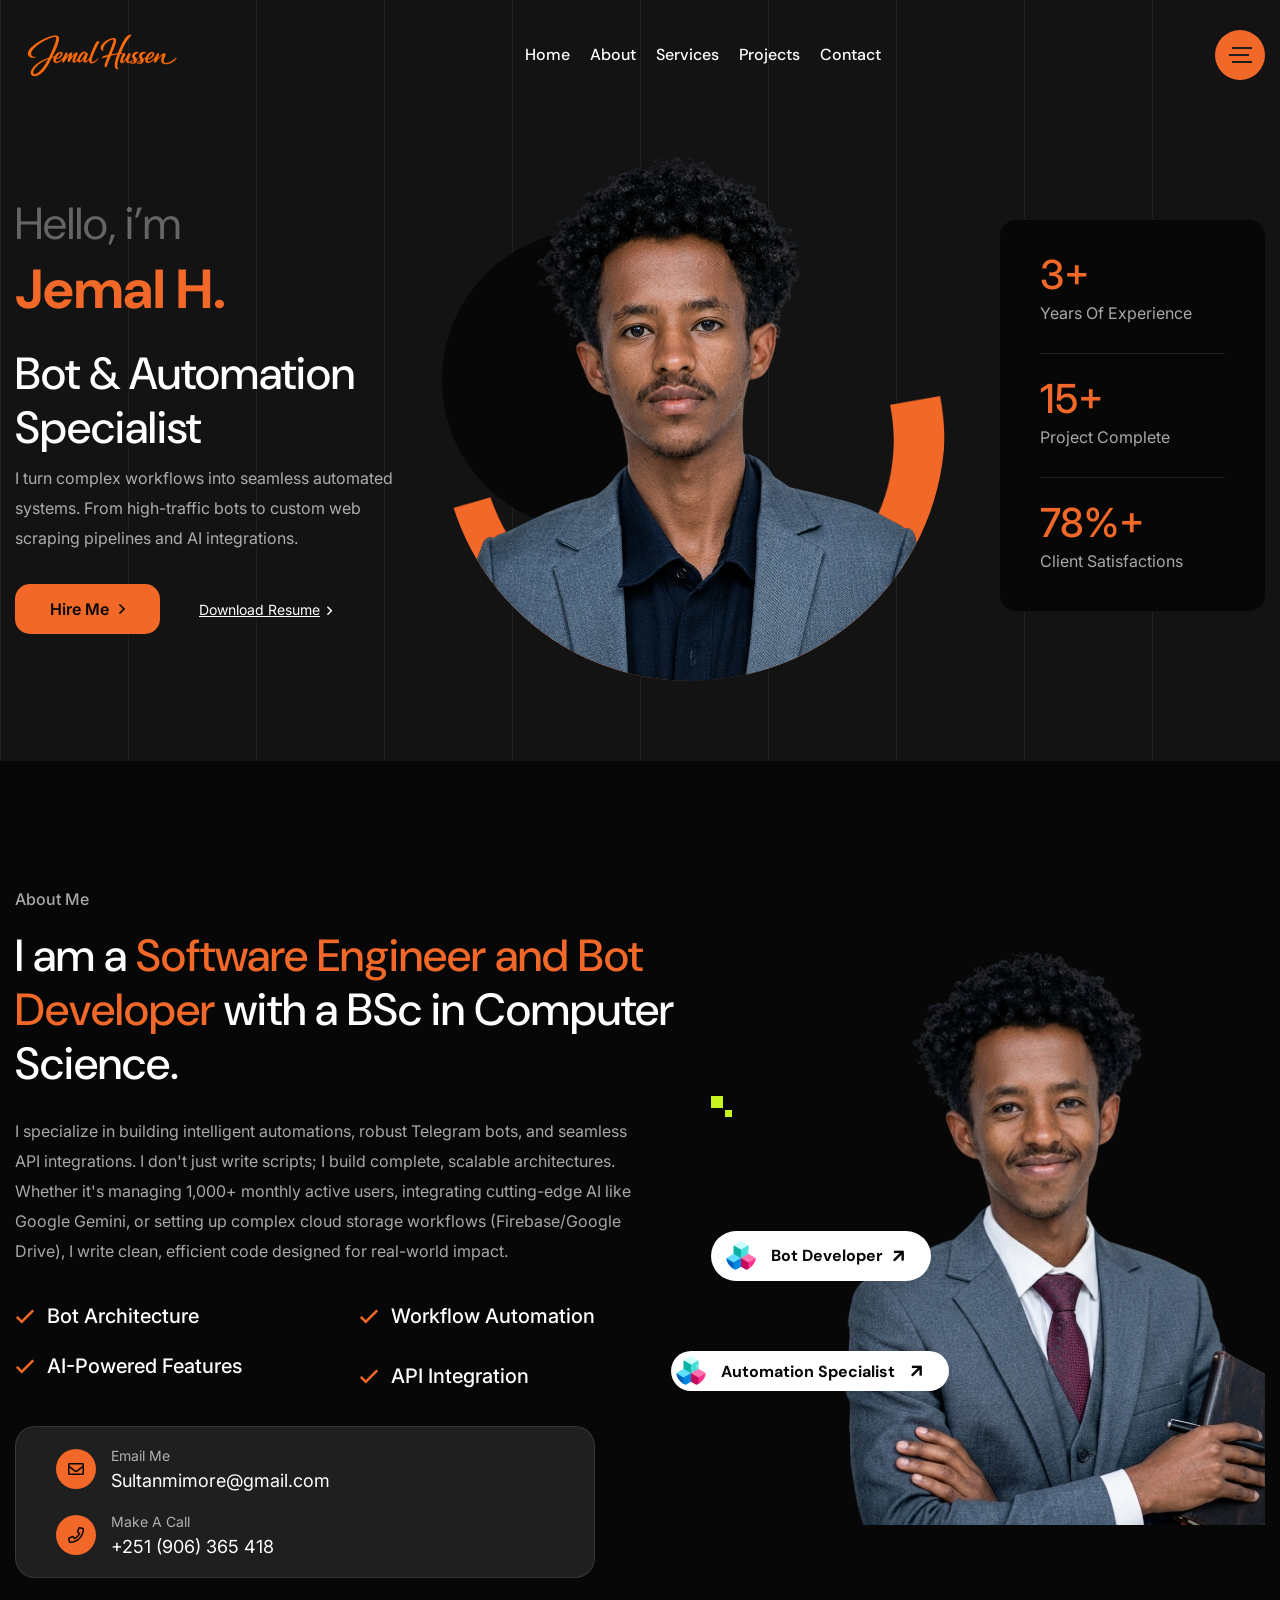
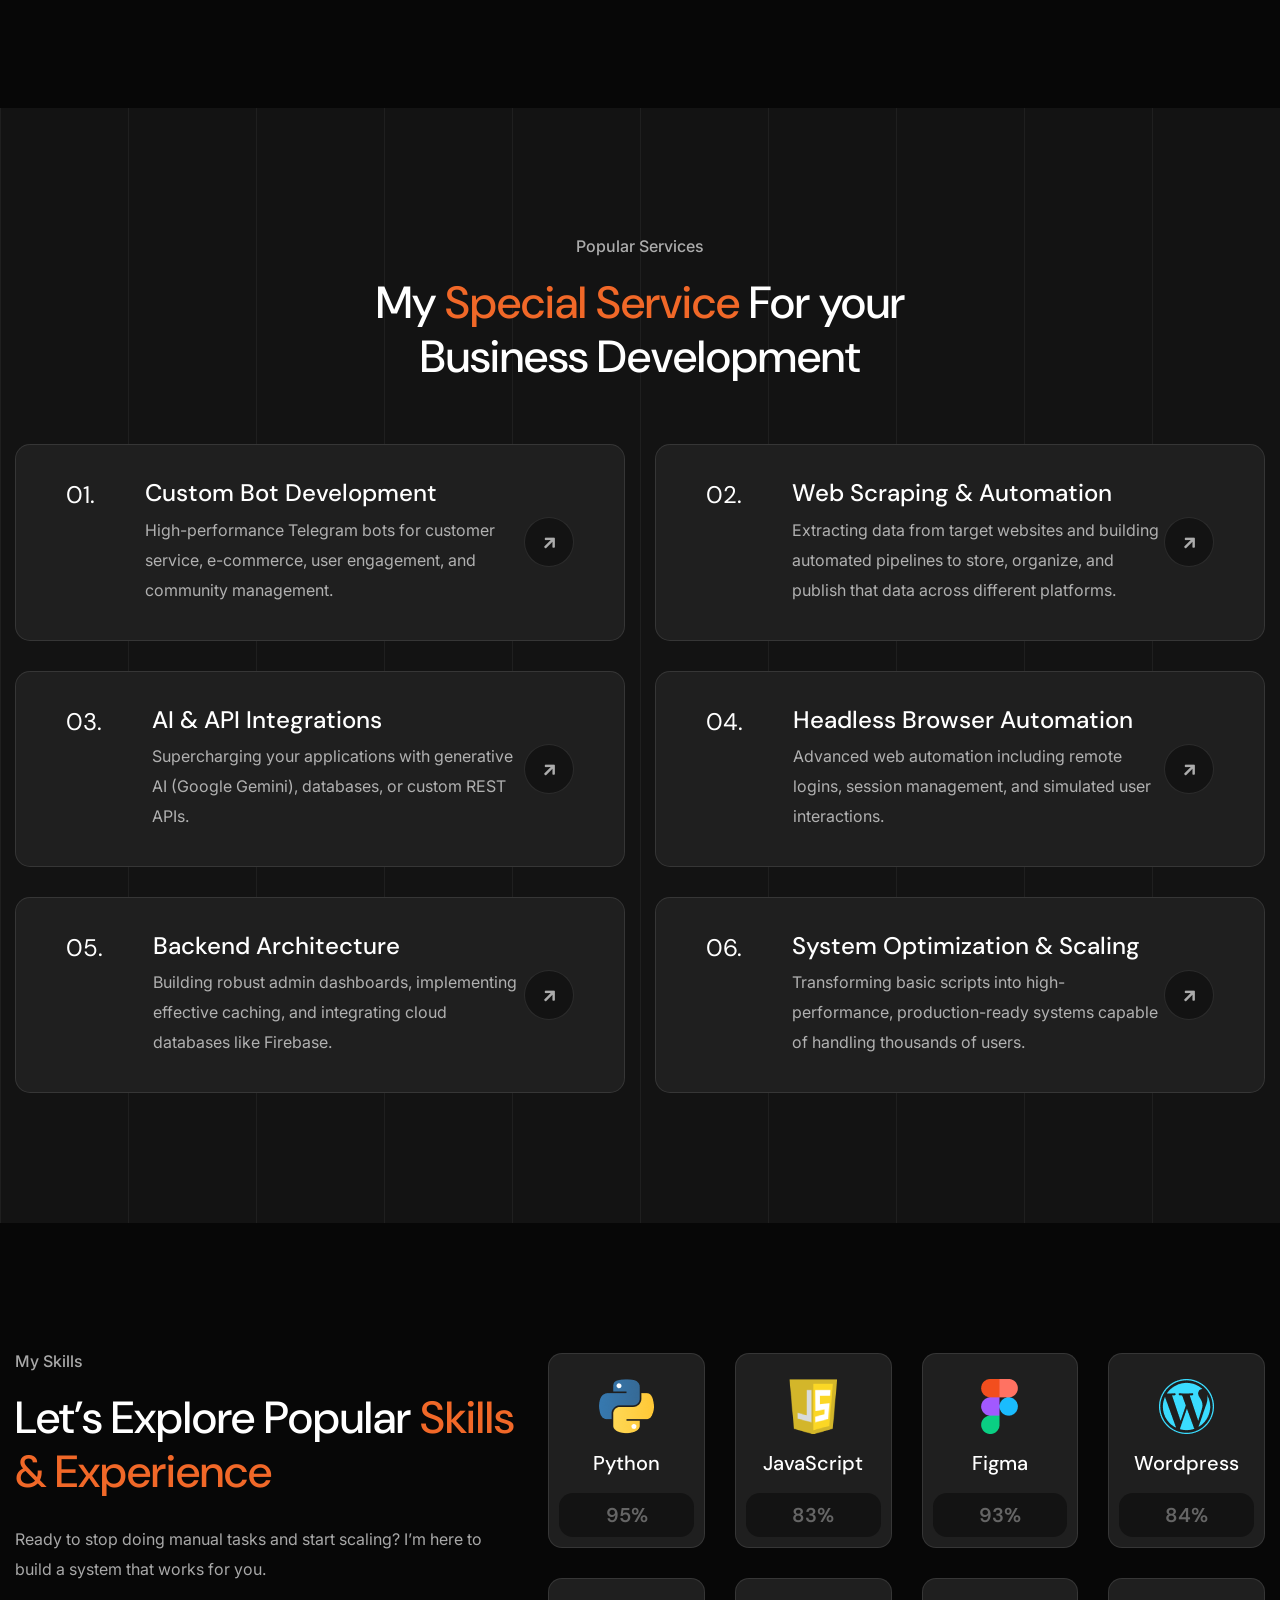
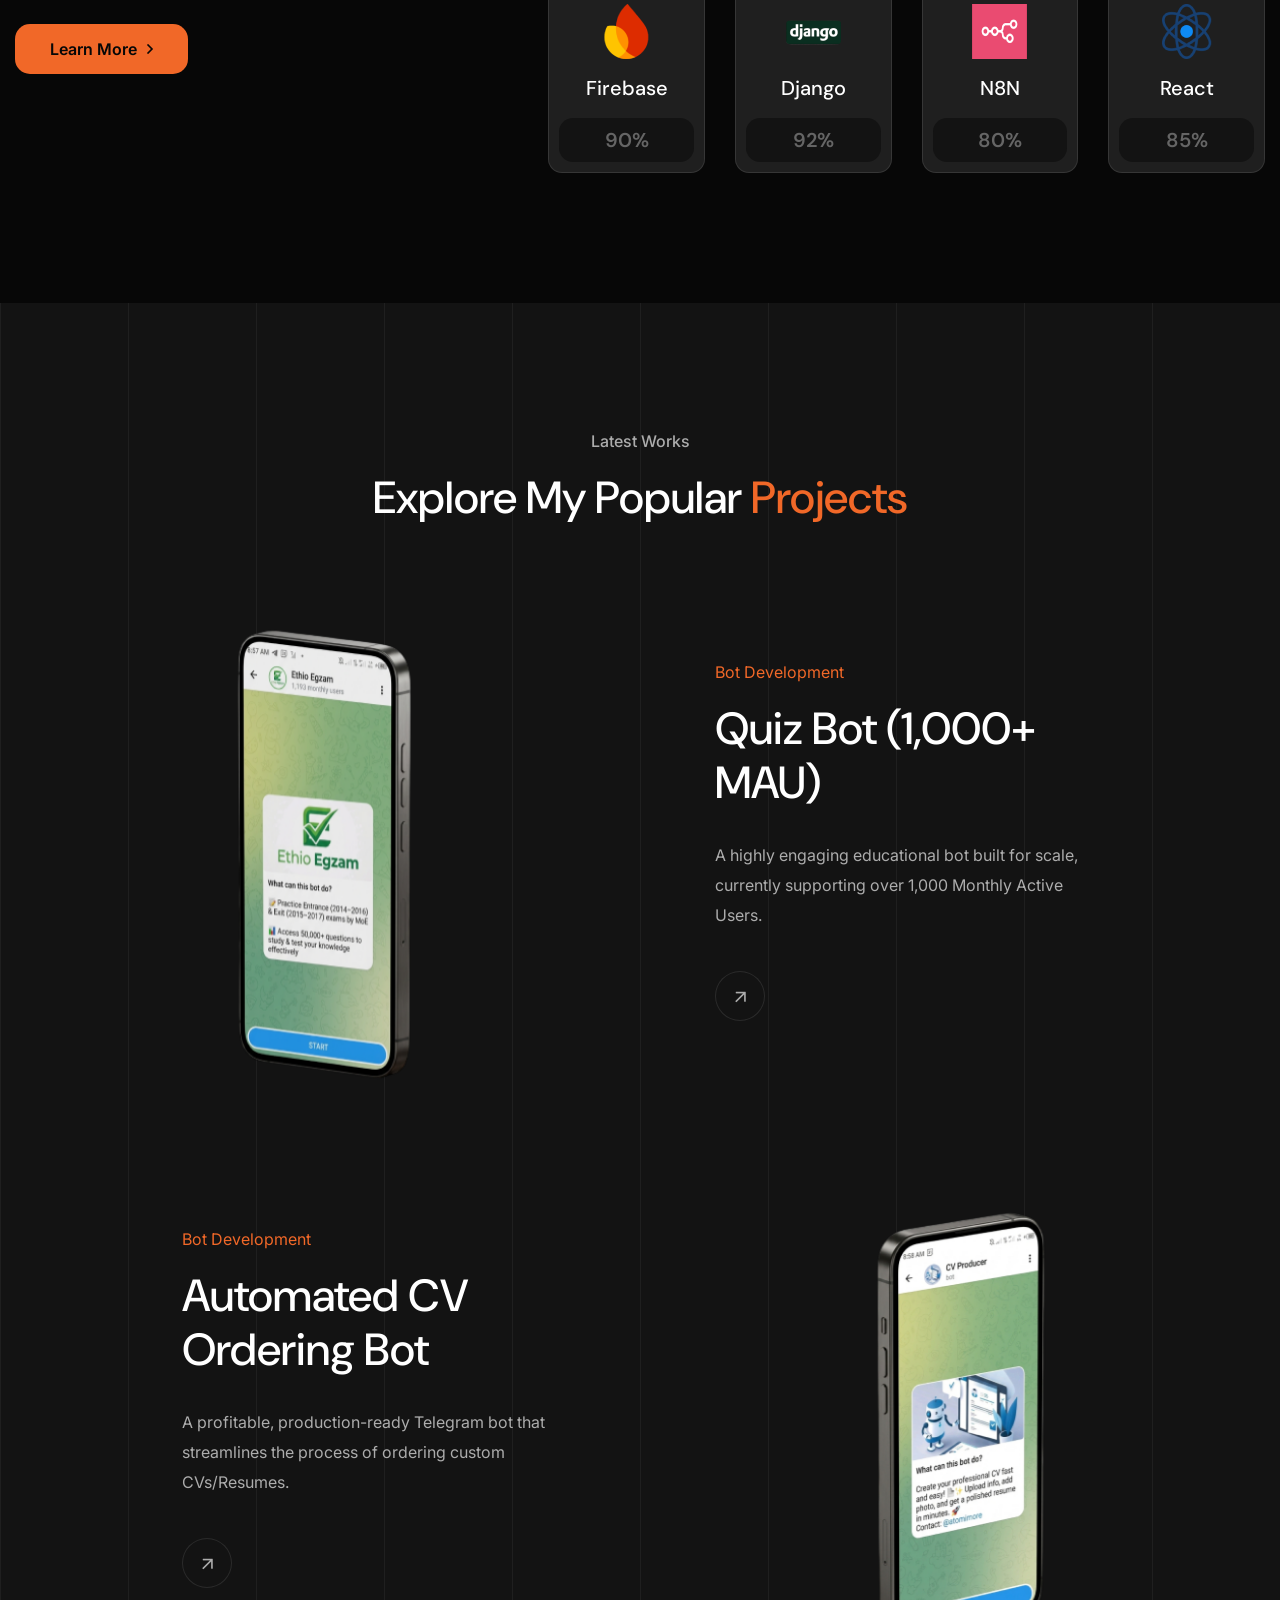
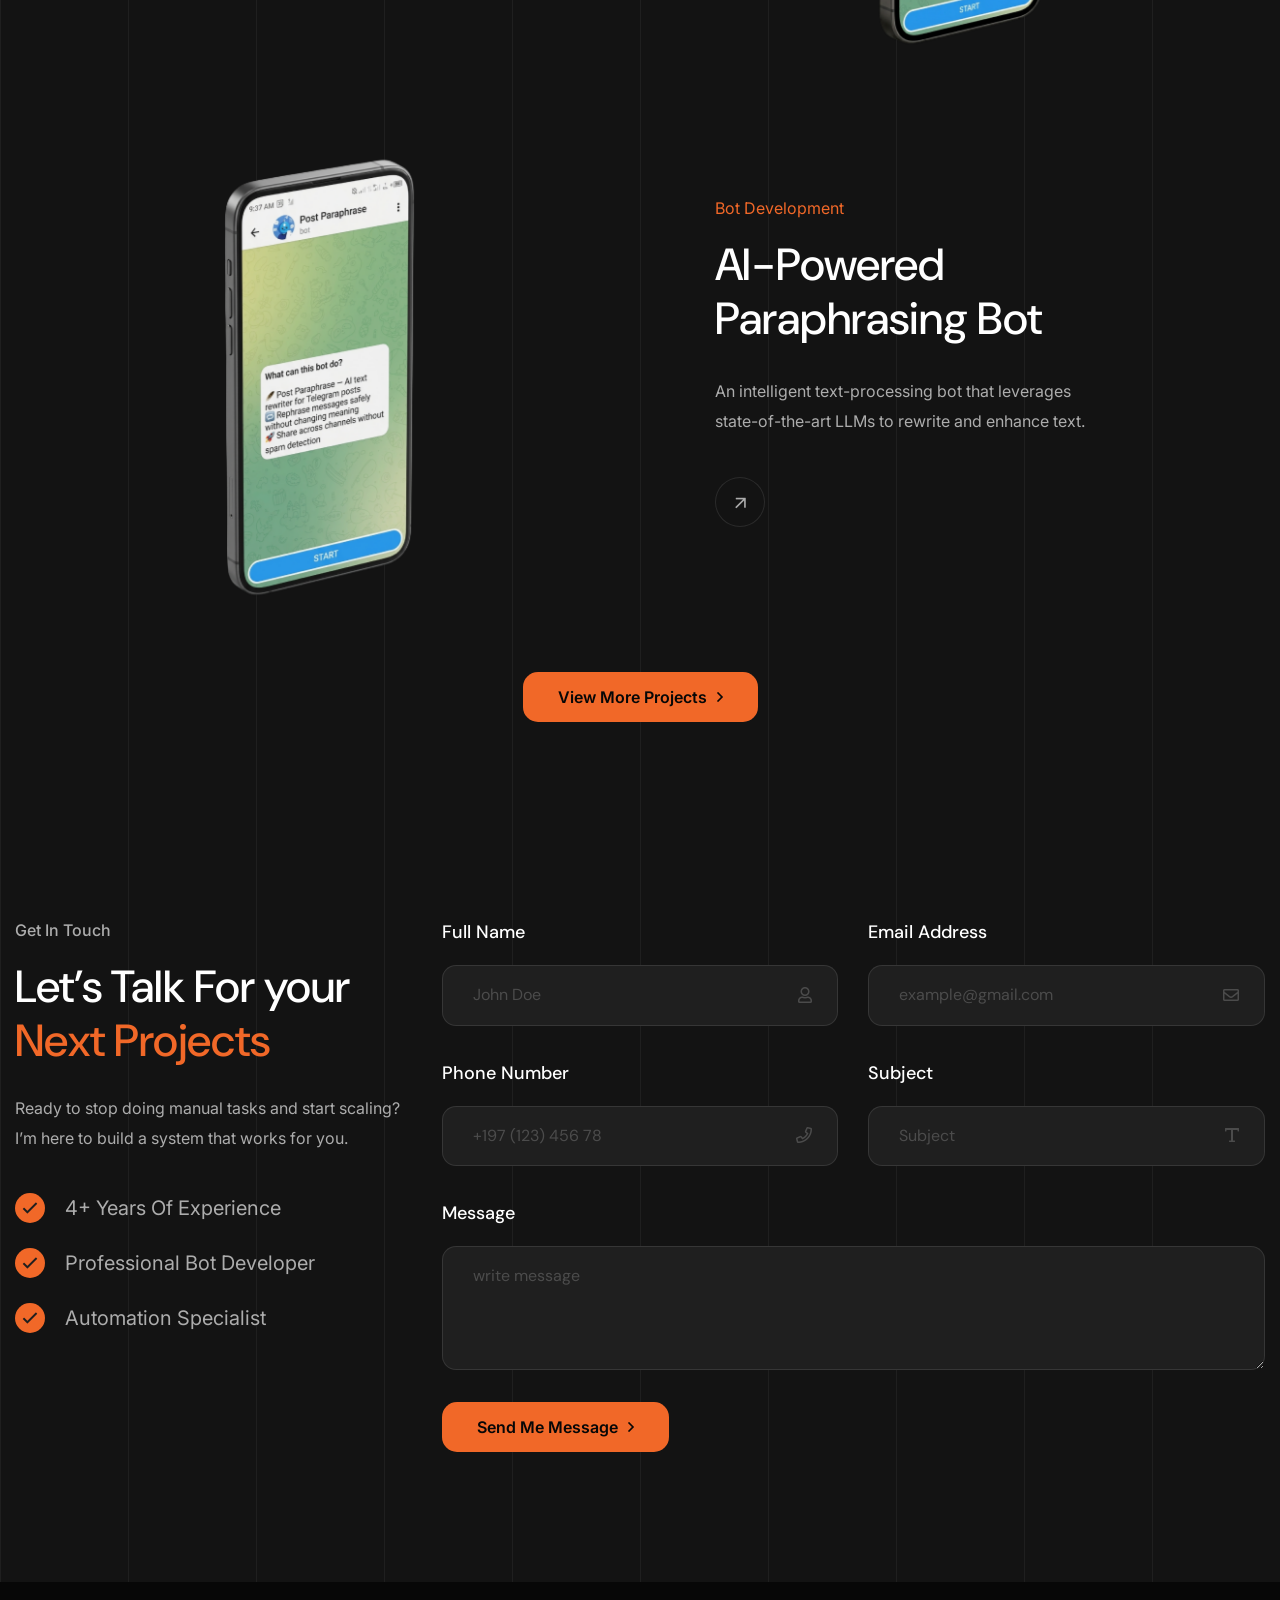
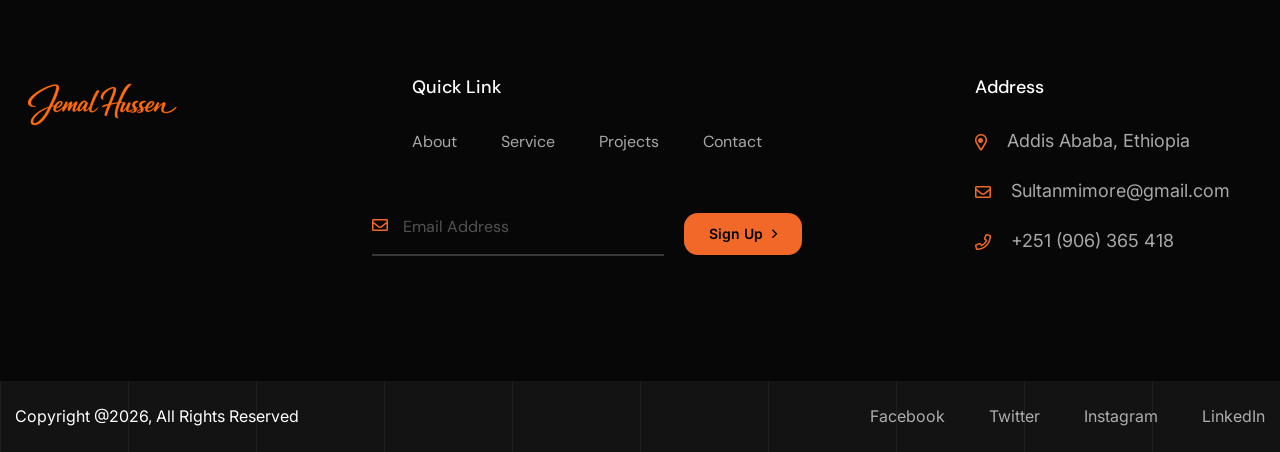
==== commit 3bdd5192: "version 2.0" ====
--- a/index.html
+++ b/index.html
@@ -545,7 +545,7 @@
                                     <div class="col-md-6">
                                         <div class="form-group">
                                             <label for="name">Full Name</label>
-                                            <input type="text" id="name" name="name" class="form-control" value="" placeholder="Richard D. Hammond" required data-error="Please enter your Name">
+                                            <input type="text" id="name" name="name" class="form-control" value="" placeholder="John Doe" required data-error="Please enter your Name">
                                             <label for="name" class="for-icon"><i class="far fa-user"></i></label>
                                             <div class="help-block with-errors"></div>
                                         </div>
@@ -553,7 +553,7 @@
                                     <div class="col-md-6">
                                         <div class="form-group">
                                             <label for="email">Email Address</label>
-                                            <input type="email" id="email" name="email" class="form-control" value="" placeholder="support@gmail.com" required data-error="Please enter your Email">
+                                            <input type="email" id="email" name="email" class="form-control" value="" placeholder="example@gmail.com" required data-error="Please enter your Email">
                                             <label for="email" class="for-icon"><i class="far fa-envelope"></i></label>
                                             <div class="help-block with-errors"></div>
                                         </div>
@@ -561,7 +561,7 @@
                                     <div class="col-md-6">
                                         <div class="form-group">
                                             <label for="phone_number">Phone Number</label>
-                                            <input type="text" id="phone_number" name="phone_number" class="form-control" value="" placeholder="+880 (123) 456 88" required data-error="Please enter your Phone Number">
+                                            <input type="text" id="phone_number" name="phone_number" class="form-control" value="" placeholder="+197 (123) 456 78" required data-error="Please enter your Phone Number">
                                             <label for="phone_number" class="for-icon"><i class="far fa-phone"></i></label>
                                             <div class="help-block with-errors"></div>
                                         </div>
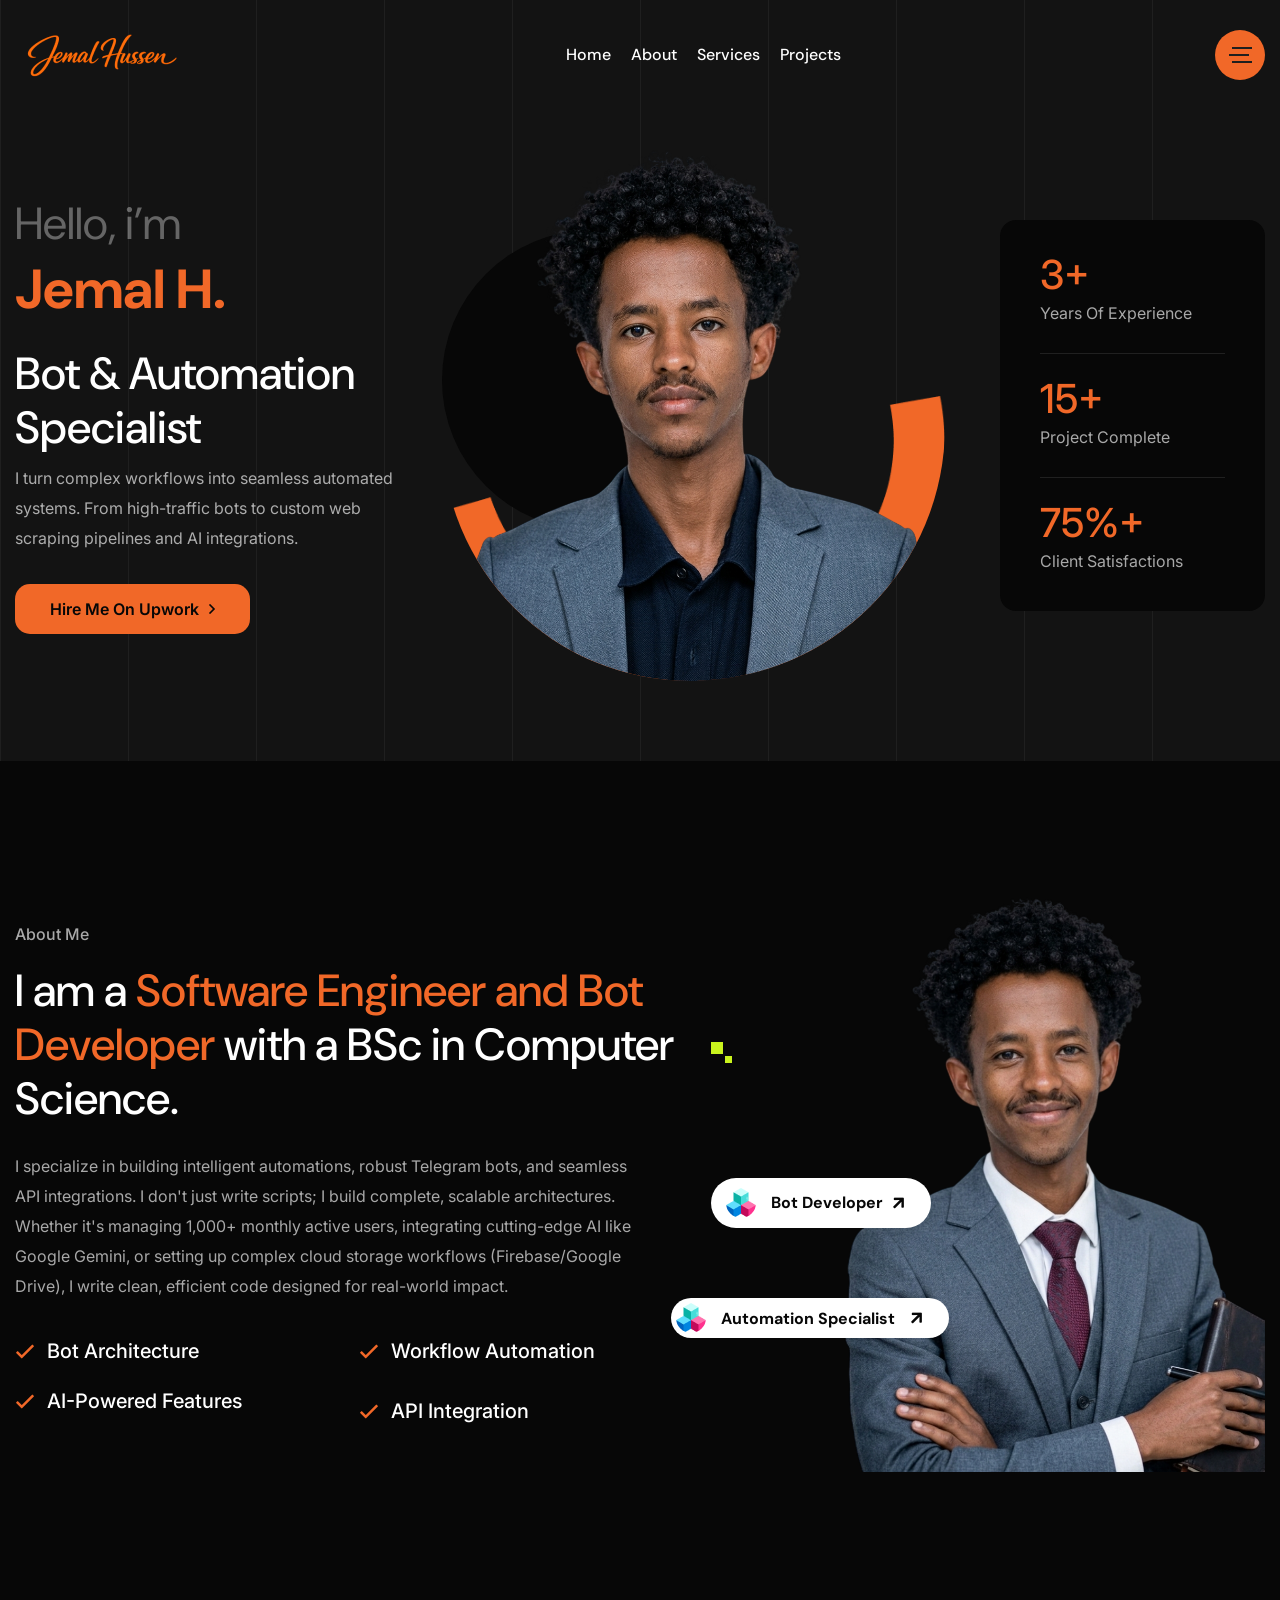
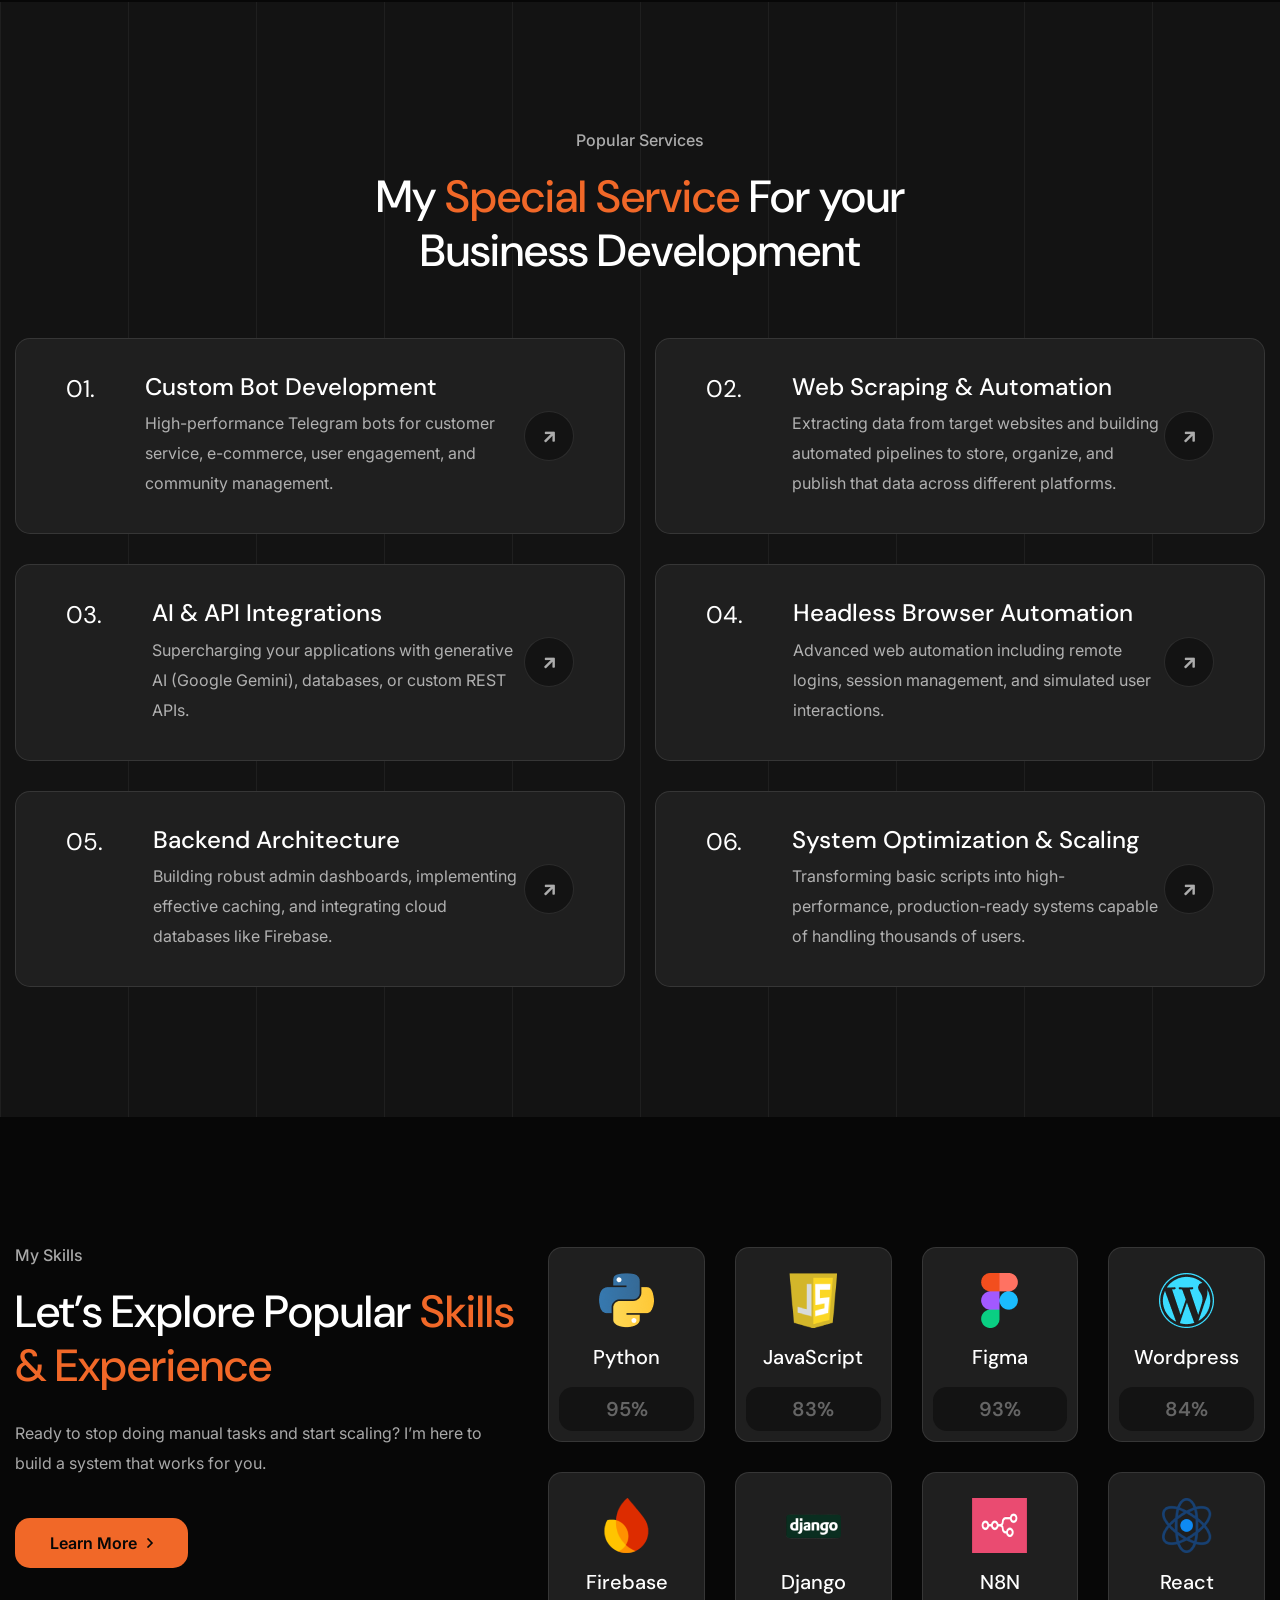
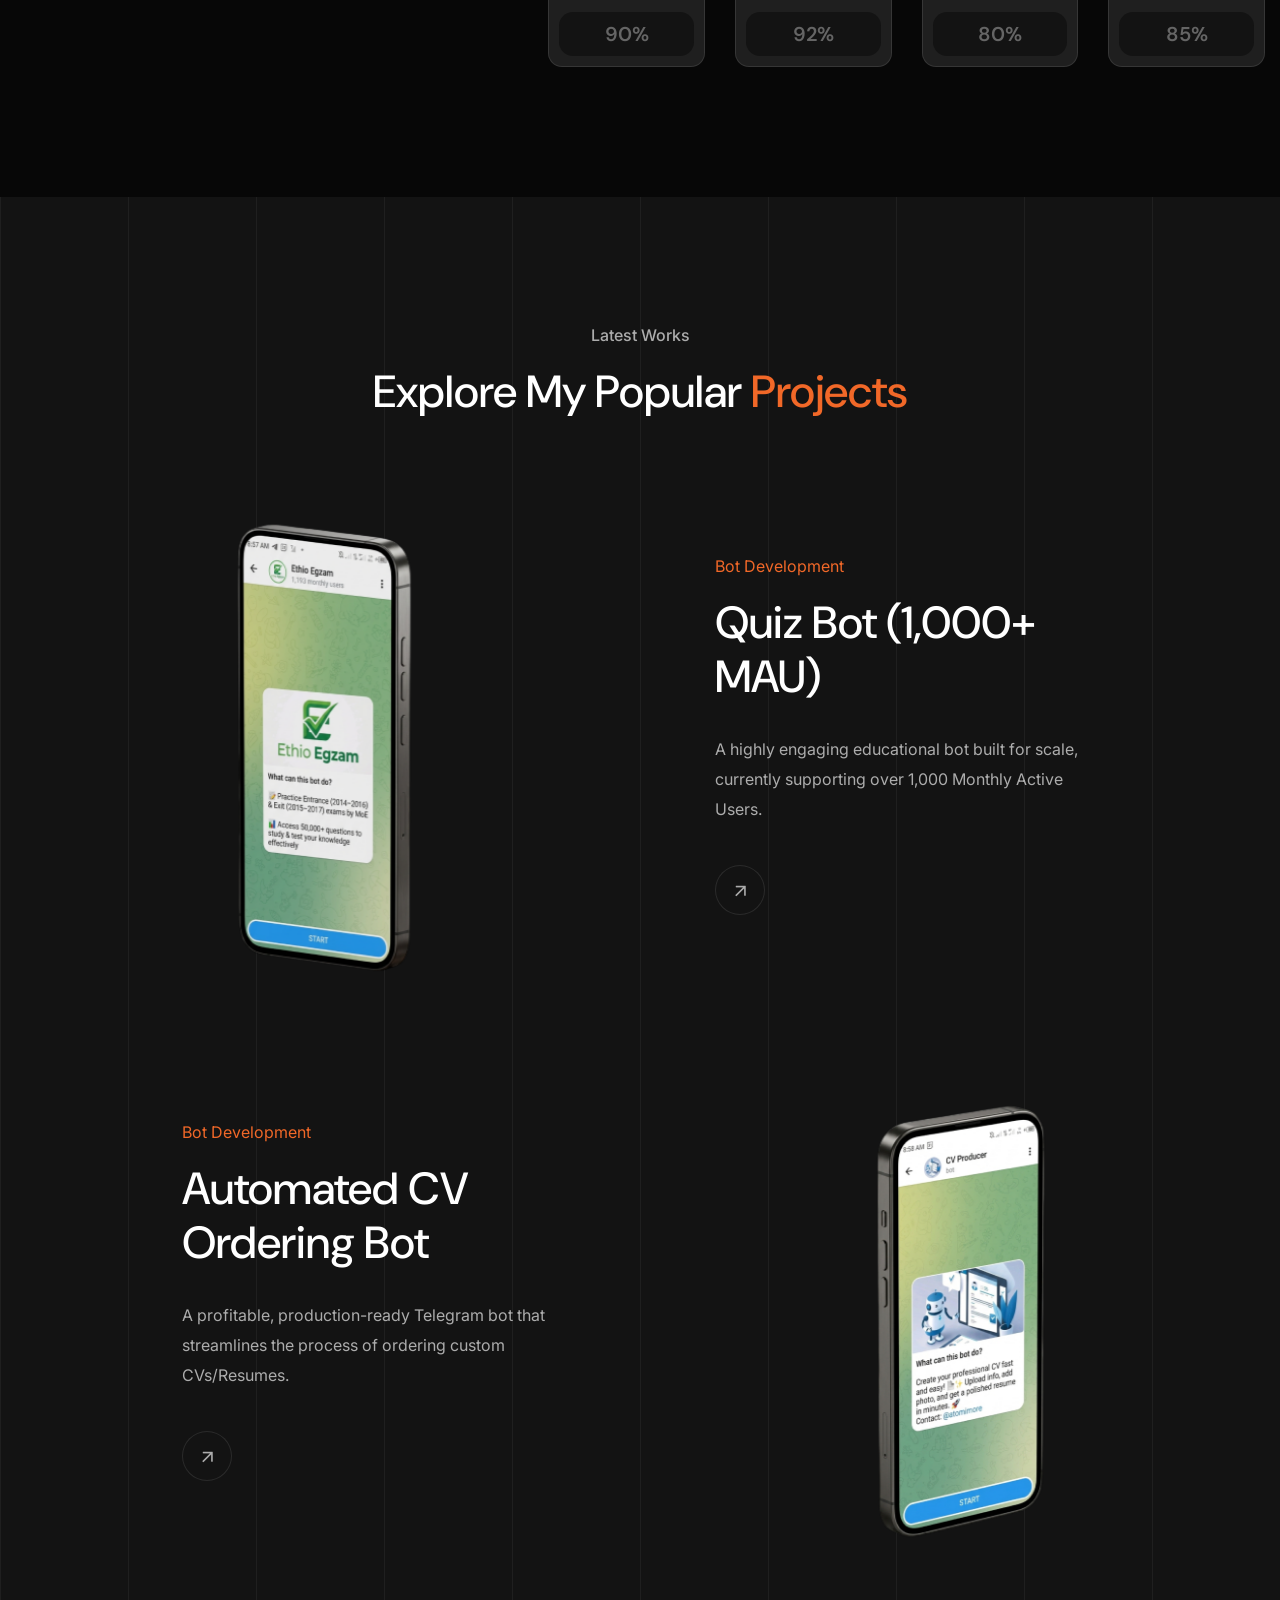
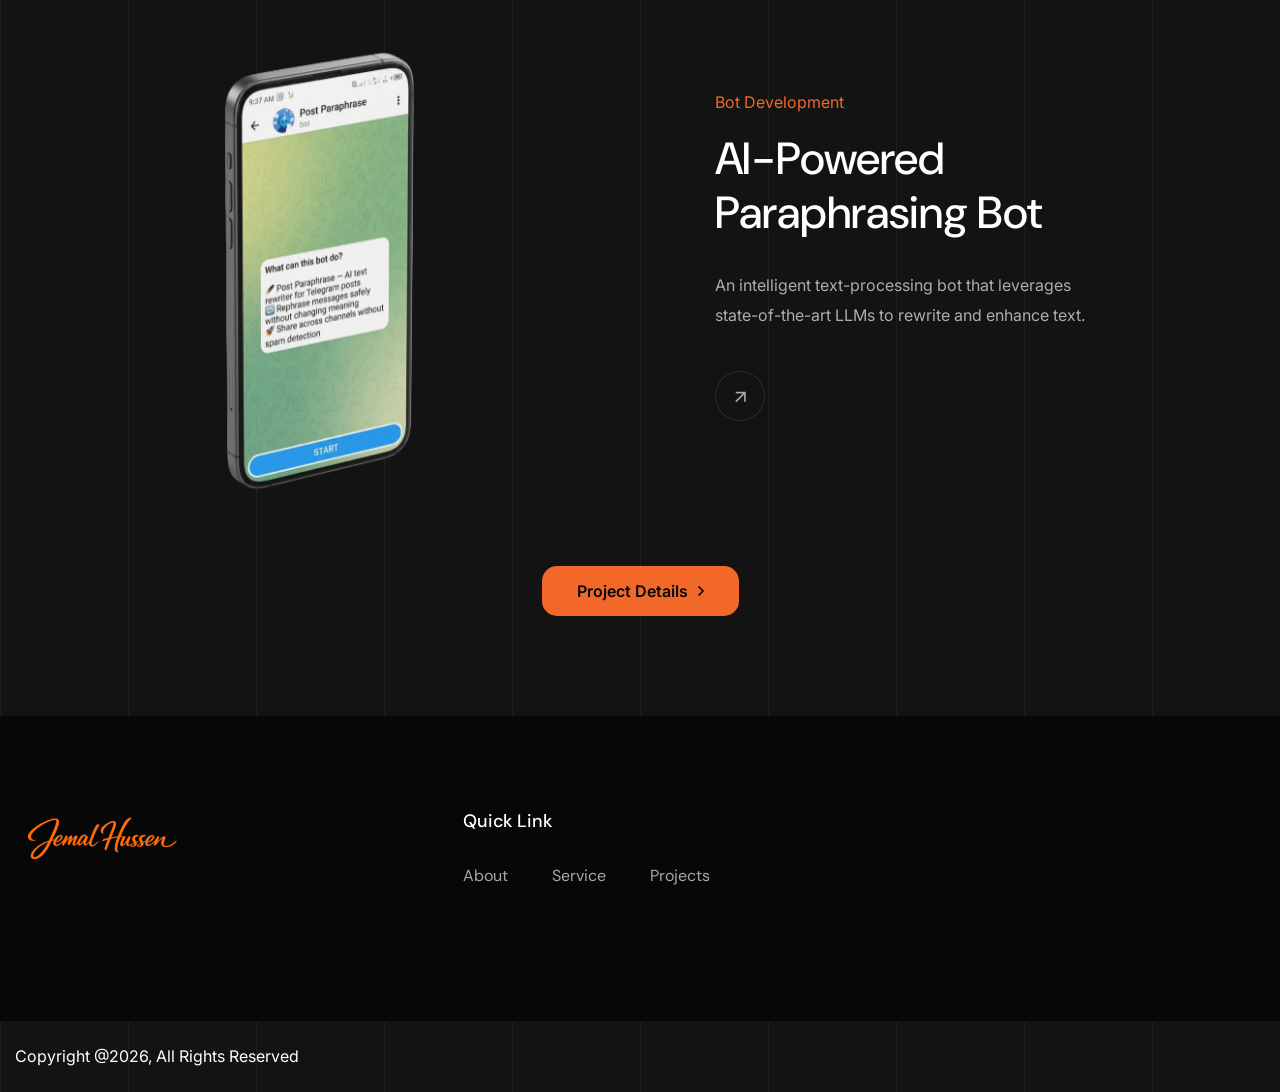
==== commit 88721a85: "version 3.0" ====
--- a/index.html
+++ b/index.html
@@ -71,7 +71,7 @@
 </li>
 
 
-<li><a href="#contactshome">Contact</a></li>                            </ul>
+
                         </div>
 
                     </nav>
@@ -106,28 +106,12 @@
 
                 <!--Appointment Form-->
                 <div class="appointment-form">
-                    <form method="post" action="/submit/appointment">
-                        <div class="form-group">
-                            <input type="text" name="text" value="" placeholder="Name" required>
-                        </div>
-                        <div class="form-group">
-                            <input type="email" name="email" value="" placeholder="Email Address" required>
-                        </div>
-                        <div class="form-group">
-                            <textarea placeholder="Message" rows="5"></textarea>
-                        </div>
-                        <div class="form-group">
-                            <button type="submit" class="theme-btn">Submit now</button>
-                        </div>
-                    </form>
+                    
                 </div>
 
                 <!--Social Icons-->
                 <div class="social-style-one">
-                    <a href="index.html#"><i class="fab fa-twitter"></i></a>
-                    <a href="index.html#"><i class="fab fa-facebook-f"></i></a>
-                    <a href="index.html#"><i class="fab fa-instagram"></i></a>
-                    <a href="index.html#"><i class="fab fa-pinterest-p"></i></a>
+                    
                 </div>
             </div>
         </section>
@@ -147,8 +131,8 @@
                             <h1><b>Jemal H.</b><h2>Bot & Automation Specialist</h2></h1>
                             <p>I turn complex workflows into seamless automated systems. From high-traffic bots to custom web scraping pipelines and AI integrations.</p>
                             <div class="hero-btns">
-                                <a href="contact.html" class="theme-btn">Hire Me <i class="far fa-angle-right"></i></a>
-                                <a href="contact.html" class="read-more">Download Resume <i class="far fa-angle-right"></i></a>
+                                <a href="https://www.upwork.com/freelancers/~014b323f8f4da3370a" class="theme-btn">Hire Me On Upwork<i class="far fa-angle-right"></i></a>
+                                
                             </div>
                         </div>
                     </div>
@@ -208,22 +192,7 @@
                                     <li>AI-Powered Features</li>
                                     <li>API Integration</li>
                                 </ul>
-                                <div class="about-info-box mt-25 wow fadeInUp delay-0-2s">
-                                    <div class="info-box-item">
-                                        <i class="far fa-envelope"></i>
-                                        <div class="content">
-                                            <span>Email Me</span><br>
-                                            <a href="mailto:sultanmimore@gmail.com">Sultanmimore@gmail.com</a>
-                                        </div>
-                                    </div>
-                                    <div class="info-box-item">
-                                        <i class="far fa-phone"></i>
-                                        <div class="content">
-                                            <span>Make A Call</span><br>
-                                            <a href="tel:+251906365418">+251 (906) 365 418</a>
-                                        </div>
-                                    </div>
-                                </div>
+                                
                             </div>
                         </div>
                         <div class="col-lg-5">
@@ -498,7 +467,7 @@
                 </div>
 
                 <div class="project-btn text-center wow fadeInUp delay-0-2s">
-                    <a href="project-details.html" class="theme-btn">View More Projects <i class="far fa-angle-right"></i></a>
+                    <a href="project-details.html" class="theme-btn">Project Details<i class="far fa-angle-right"></i></a>
                 </div>
             </div>
             <div class="bg-lines">
@@ -519,89 +488,7 @@
         
       
         
-        <!-- Contact Area start -->
-        <section  id="contactshome" class="contact-area pt-95 pb-130 rpt-70 rpb-100 rel z-1">
-            <div class="container">
-                <div class="row">
-                    <div class="col-lg-4">
-                        <div class="contact-content-part pt-5 rpt-0 rmb-55 wow fadeInUp delay-0-2s">
-                            <div class="section-title mb-40">
-                                <span class="sub-title mb-15">Get In Touch</span>
-                                <h2>Let’s Talk For your <span>Next Projects</span></h2>
-                                <p>Ready to stop doing manual tasks and start scaling? I’m here to build a system that works for you.</p>
-                            </div>
-                            <ul class="list-style-two">
-                                <li>4+ Years Of Experience</li>
-                                <li>Professional Bot Developer</li>
-                                <li>Automation Specialist</li>
-                            
-                            </ul>
-                        </div>
-                    </div>
-                    <div class="col-lg-8">
-                        <div class="contact-form contact-form-wrap form-style-one wow fadeInUp delay-0-4s">
-                            <form id="contactForm" class="contactForm" name="contactForm" action="/submit/contact" method="post">
-                                <div class="row">
-                                    <div class="col-md-6">
-                                        <div class="form-group">
-                                            <label for="name">Full Name</label>
-                                            <input type="text" id="name" name="name" class="form-control" value="" placeholder="John Doe" required data-error="Please enter your Name">
-                                            <label for="name" class="for-icon"><i class="far fa-user"></i></label>
-                                            <div class="help-block with-errors"></div>
-                                        </div>
-                                    </div>
-                                    <div class="col-md-6">
-                                        <div class="form-group">
-                                            <label for="email">Email Address</label>
-                                            <input type="email" id="email" name="email" class="form-control" value="" placeholder="example@gmail.com" required data-error="Please enter your Email">
-                                            <label for="email" class="for-icon"><i class="far fa-envelope"></i></label>
-                                            <div class="help-block with-errors"></div>
-                                        </div>
-                                    </div>
-                                    <div class="col-md-6">
-                                        <div class="form-group">
-                                            <label for="phone_number">Phone Number</label>
-                                            <input type="text" id="phone_number" name="phone_number" class="form-control" value="" placeholder="+197 (123) 456 78" required data-error="Please enter your Phone Number">
-                                            <label for="phone_number" class="for-icon"><i class="far fa-phone"></i></label>
-                                            <div class="help-block with-errors"></div>
-                                        </div>
-                                    </div>
-                                    <div class="col-md-6">
-                                        <div class="form-group">
-                                            <label for="subject">Subject</label>
-                                            <input type="text" id="subject" name="subject" class="form-control" value="" placeholder="Subject" required data-error="Please enter your Subject">
-                                            <label for="subject" class="for-icon"><i class="far fa-text"></i></label>
-                                            <div class="help-block with-errors"></div>
-                                        </div>
-                                    </div>
-                                    <div class="col-md-12">
-                                        <div class="form-group">
-                                            <label for="message">Message</label>
-                                            <textarea name="message" id="message" class="form-control" rows="4" placeholder="write message" required data-error="Please enter your Message"></textarea>
-                                            <div class="help-block with-errors"></div>
-                                        </div>
-                                    </div>
-                                    <div class="col-md-12">
-                                        <div class="form-group mb-0">
-                                            <button type="submit" class="theme-btn">Send Me Message <i class="far fa-angle-right"></i></button>
-                                            <div id="msgSubmit" class="hidden"></div>
-                                        </div>
-                                    </div>
-                                </div>
-                            </form>
-                        </div>
-                    </div>
-                </div>
-            </div>
-            <div class="bg-lines">
-               <span></span><span></span>
-               <span></span><span></span>
-               <span></span><span></span>
-               <span></span><span></span>
-               <span></span><span></span>
-            </div>
-        </section>
-        <!-- Contact Area end -->
+      
         
    
     <!-- footer area -->
@@ -624,26 +511,15 @@
                                     <li><a href="#abouthome">About</a></li>
                                     <li><a href="#serviceshome">Service</a></li>
                                     <li><a href="#projectshome">Projects</a></li>
-                                    <li><a href="#contactshome">Contact</a></li>
+                               
                                 </ul>
                             </div>
                             <div class="footer-widget widget_newsletter wow fadeInUp delay-0-4s">
-                                <form action="index.html#">
-                                    <label for="email-address"><i class="far fa-envelope"></i></label>
-                                    <input id="email-address" type="email" placeholder="Email Address" required>
-                                    <button>Sign Up <i class="far fa-angle-right"></i></button>
-                                </form>
+                                
                             </div>
                         </div>
                         <div class="col-lg-3 col-md-5">
-                            <div class="footer-widget widget_contact_info wow fadeInUp delay-0-6s">
-                                <h6 class="footer-title">Address</h6>
-                                <ul>
-                                    <li><i class="far fa-map-marker-alt"></i>Addis Ababa, Ethiopia</li>
-                                    <li><i class="far fa-envelope"></i> <a href="mailto:sultanmimore@gmail.com">Sultanmimore@gmail.com</a></li>
-                                    <li><i class="far fa-phone"></i> <a href="tel:+251906365418">+251 (906) 365 418</a></li>
-                                </ul>
-                            </div>
+                          
                         </div>
                     </div>
                 </div>
@@ -657,12 +533,12 @@
                             </div>
                        </div>
                        <div class="col-lg-6 text-lg-end">
-                           <ul class="footer-bottom-nav">
+                           <!-- <ul class="footer-bottom-nav">
                                <li><a href="index.html#">Facebook</a></li>
                                <li><a href="index.html#">Twitter</a></li>
                                <li><a href="index.html#">Instagram</a></li>
                                <li><a href="index.html#">LinkedIn</a></li>
-                           </ul>
+                           </ul> -->
                        </div>
                    </div>
                    <!-- Scroll Top Button -->
@@ -705,10 +581,7 @@
     <!-- Custom script -->
     <script src="assets/js/script.js"></script>
     
-    <!-- For Contact Form -->
-    <script src="assets/js/jquery.ajaxchimp.min.js"></script>
-    <script src="assets/js/form-validator.min.js"></script>
-    <script src="assets/js/contact-form-script.js"></script>        <!-- End Script Area -->
+    
 </body>
 
 </html>
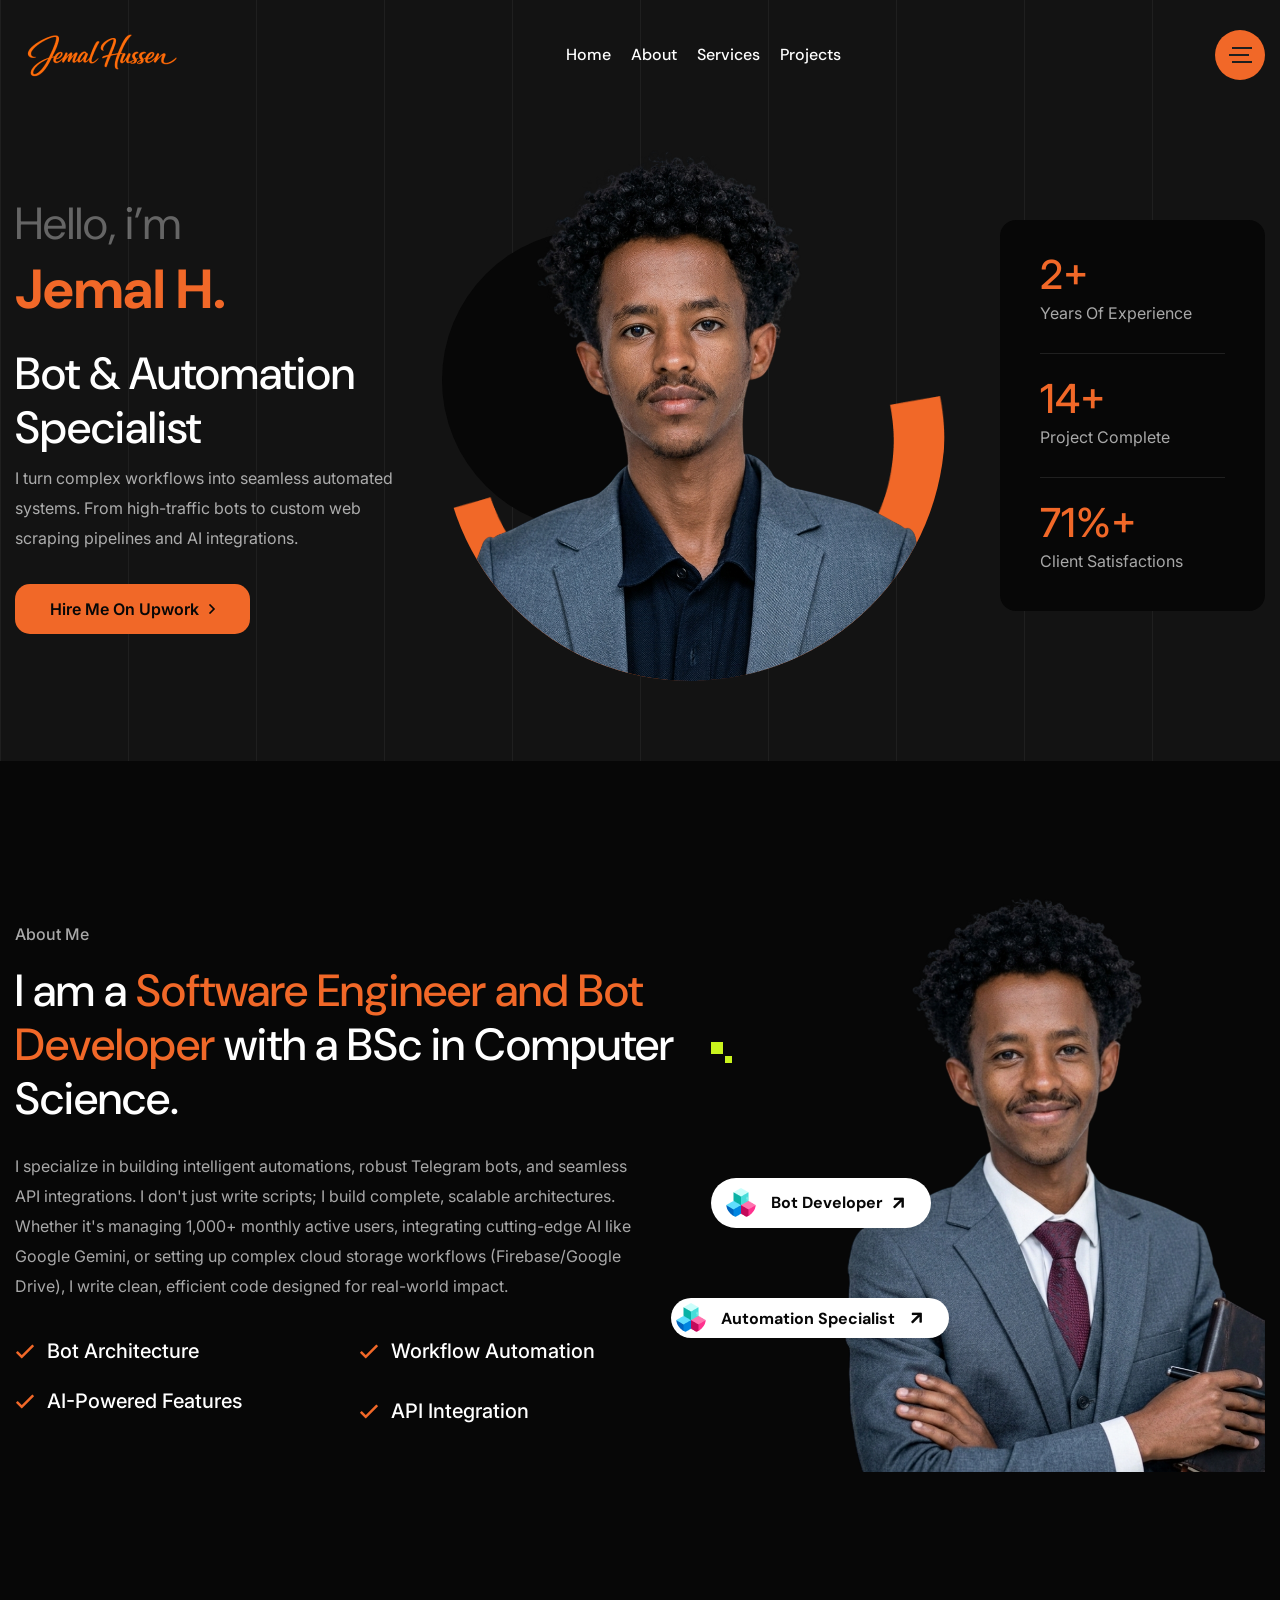
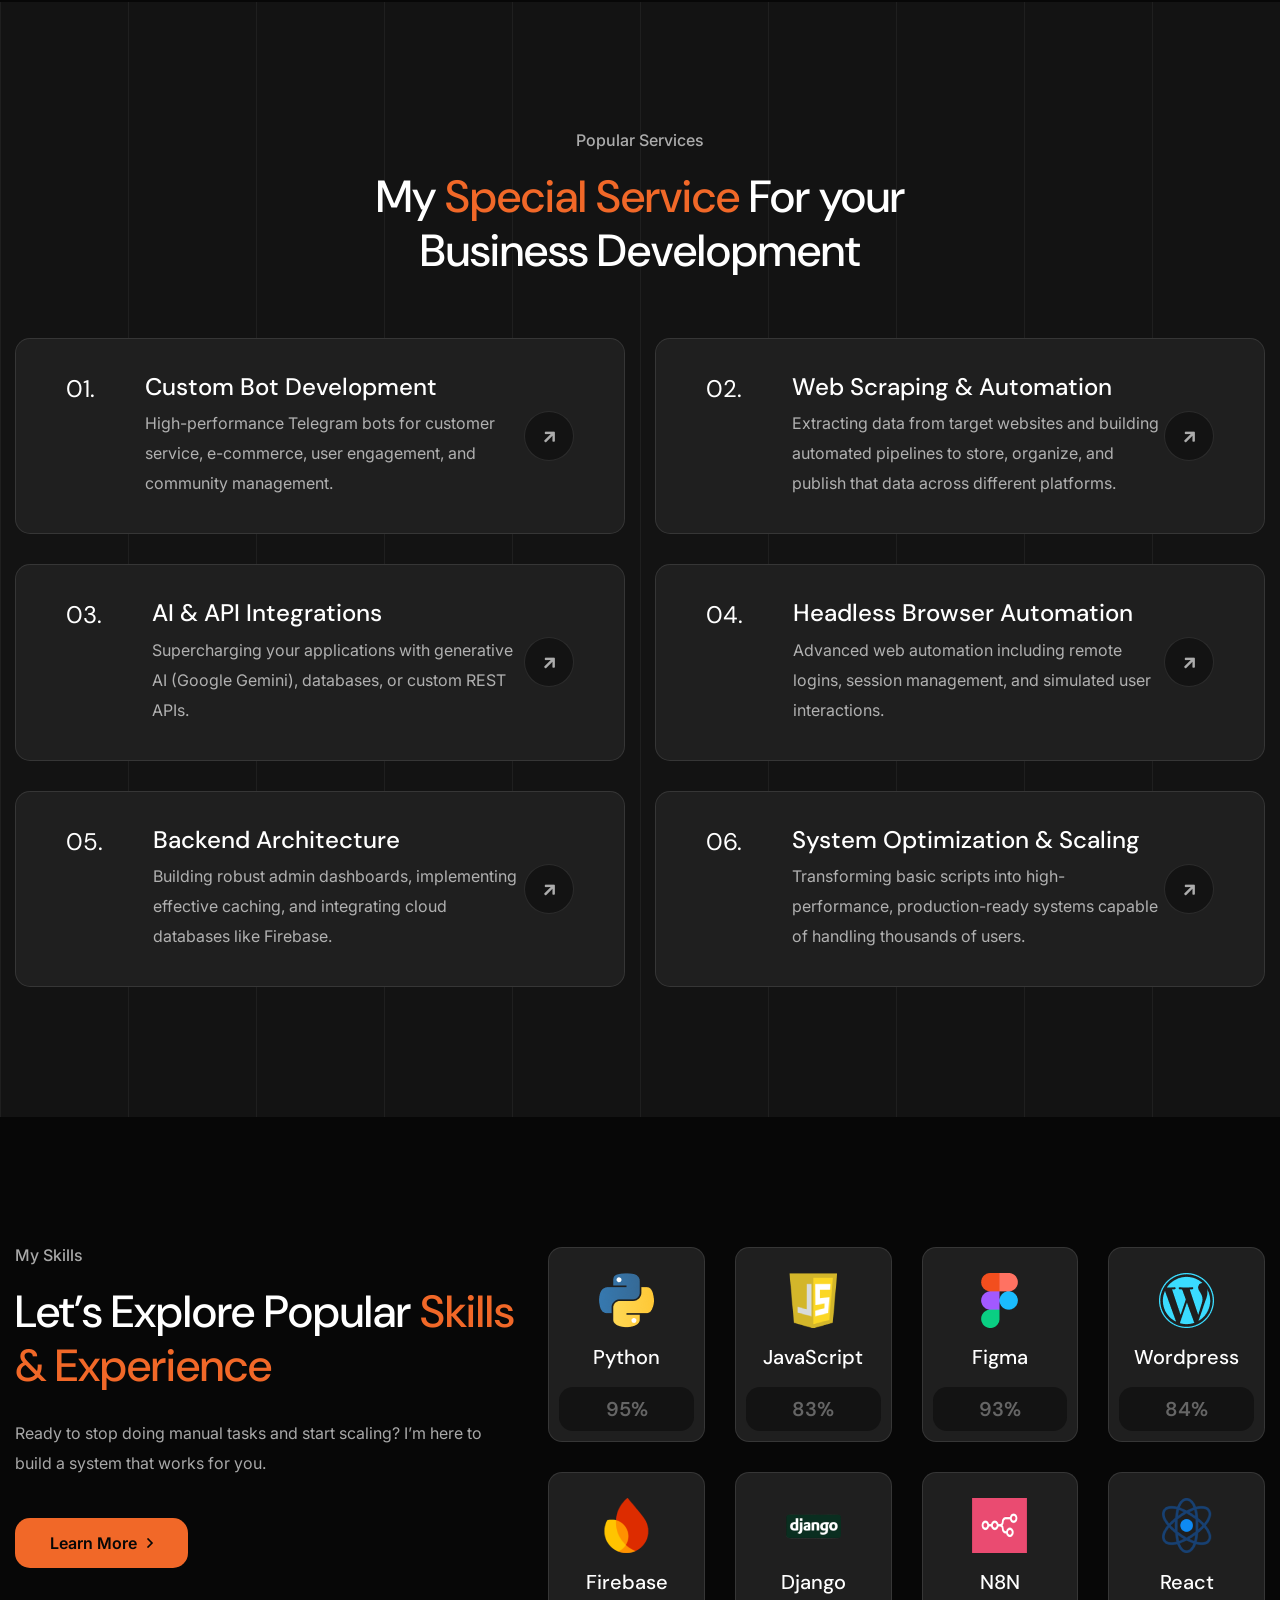
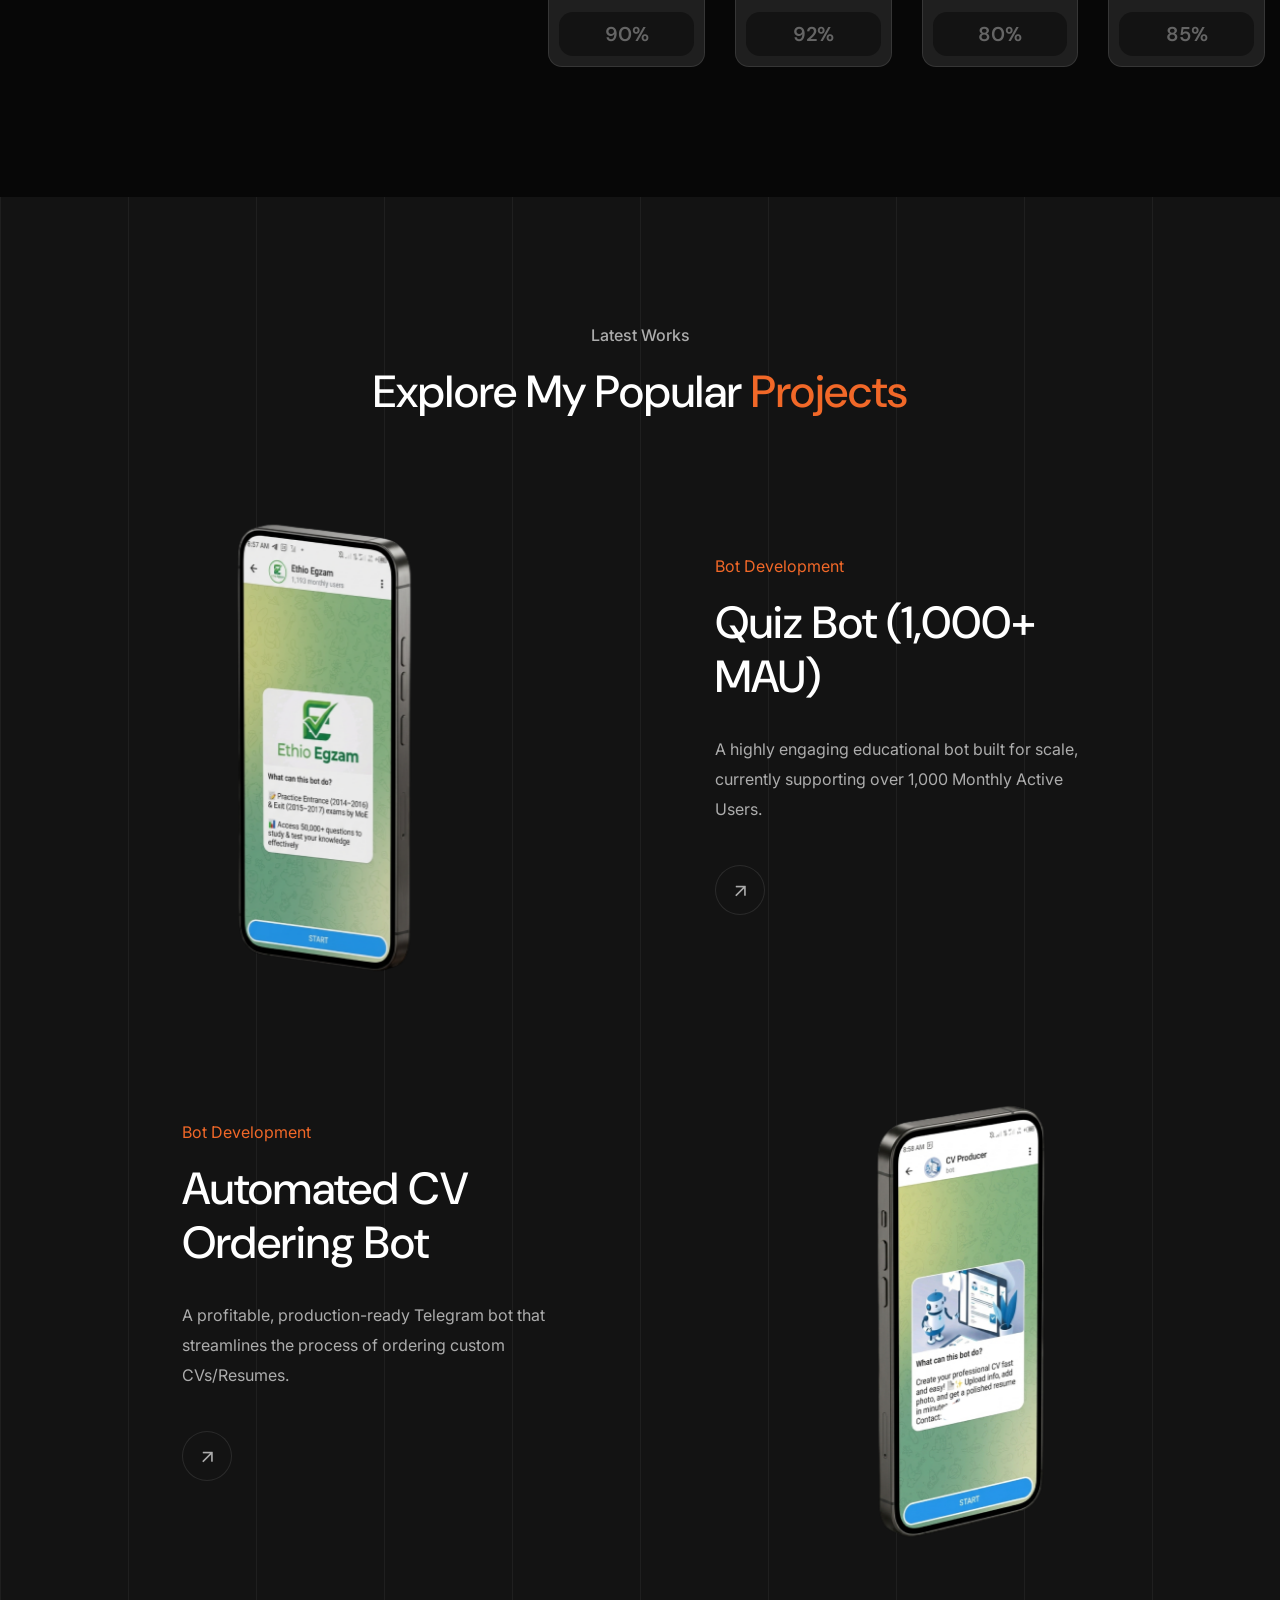
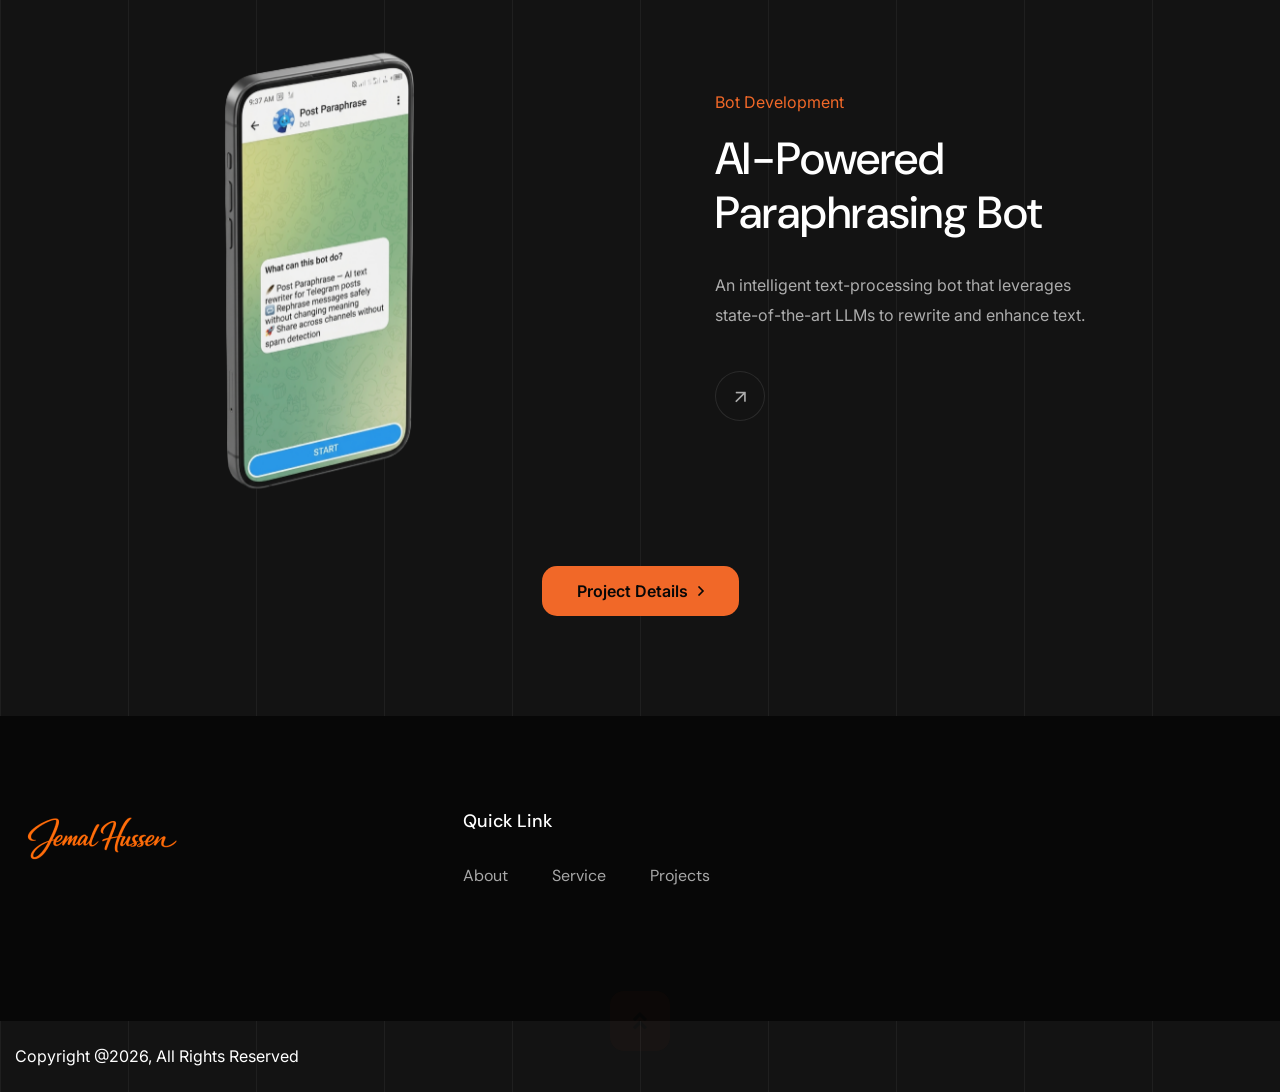
==== commit 2b146f4b: "version 4.0" ====
--- a/index.html
+++ b/index.html
@@ -438,7 +438,7 @@
                 <div class="row align-items-center pb-25">
                     <div class="col-lg-6 order-lg-2">
                         <div class="project-image wow fadeInLeft delay-0-2s">
-                            <img src="assets/images/projects/project62.png" alt="Project">
+                            <img src="assets/images/projects/project82.png" alt="Project">
                         </div>
                     </div>
                     <div class="col-xl-5 col-lg-6 ms-auto">
